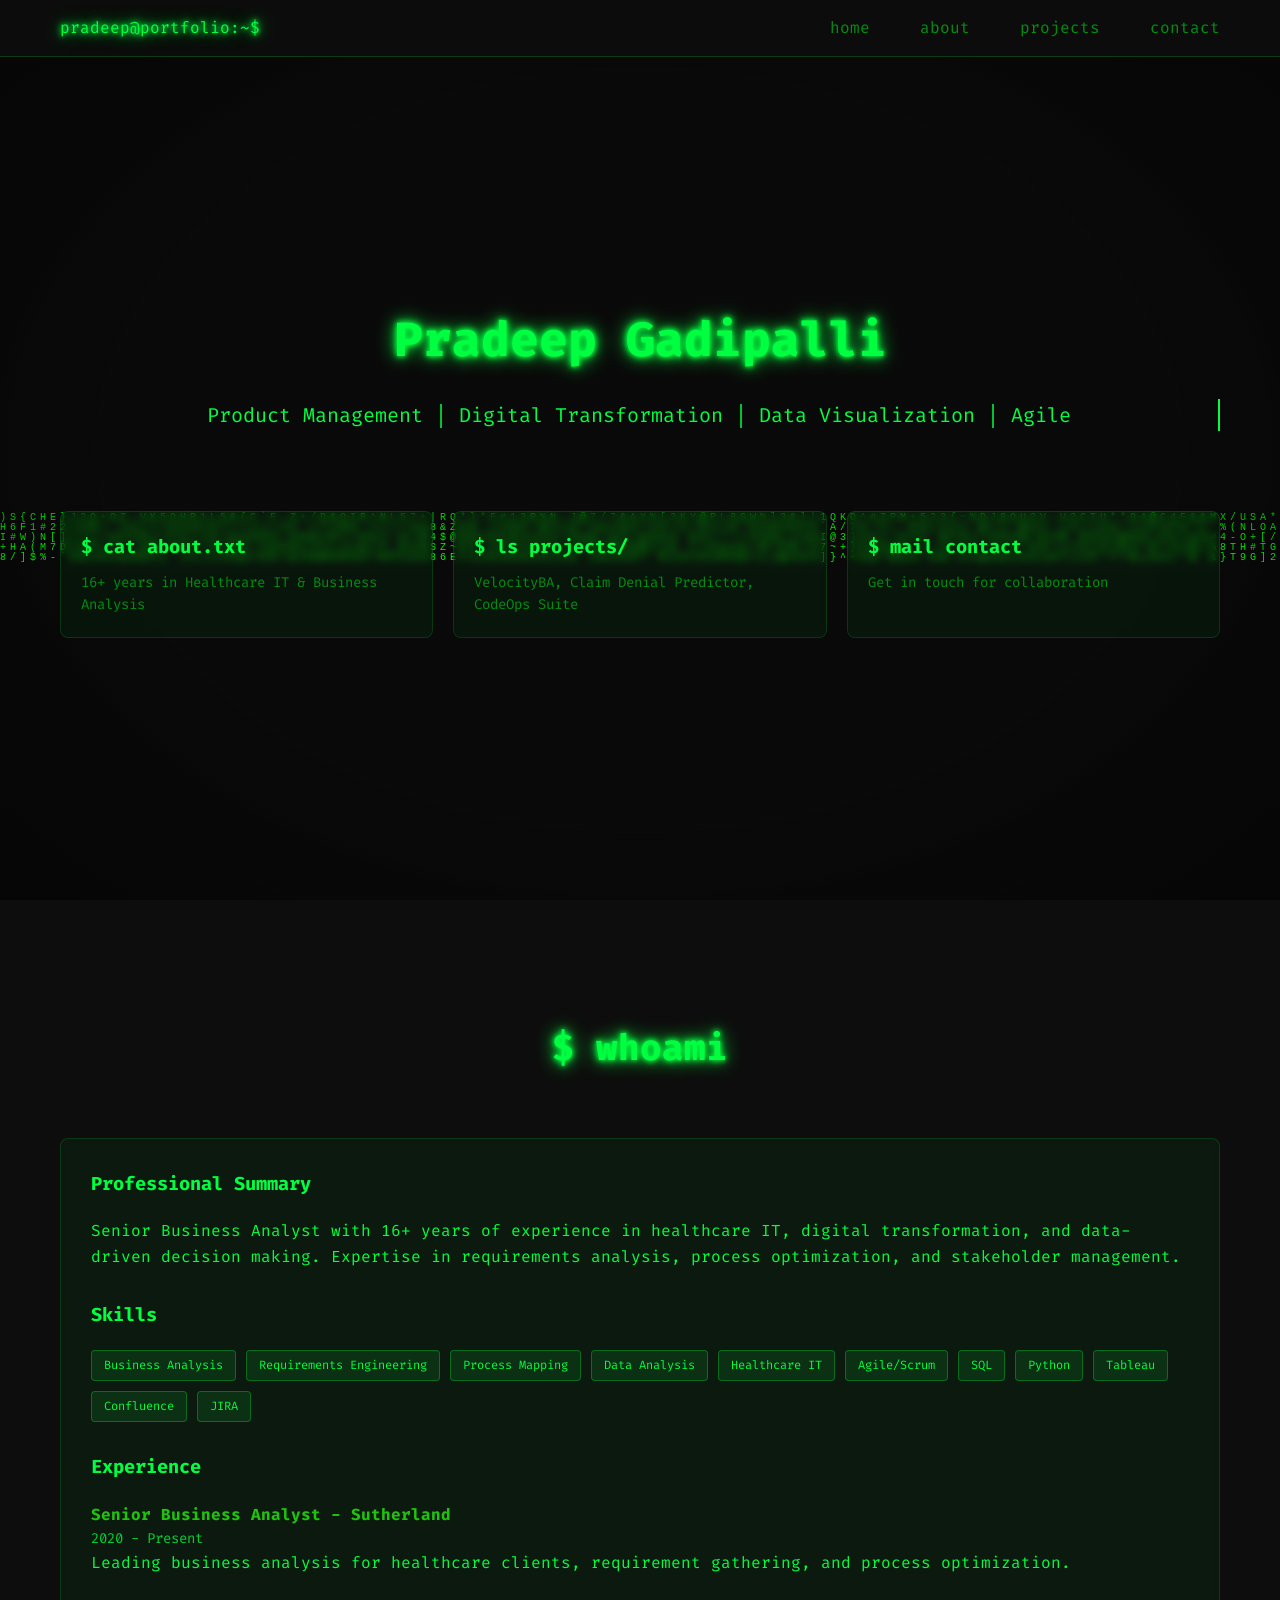
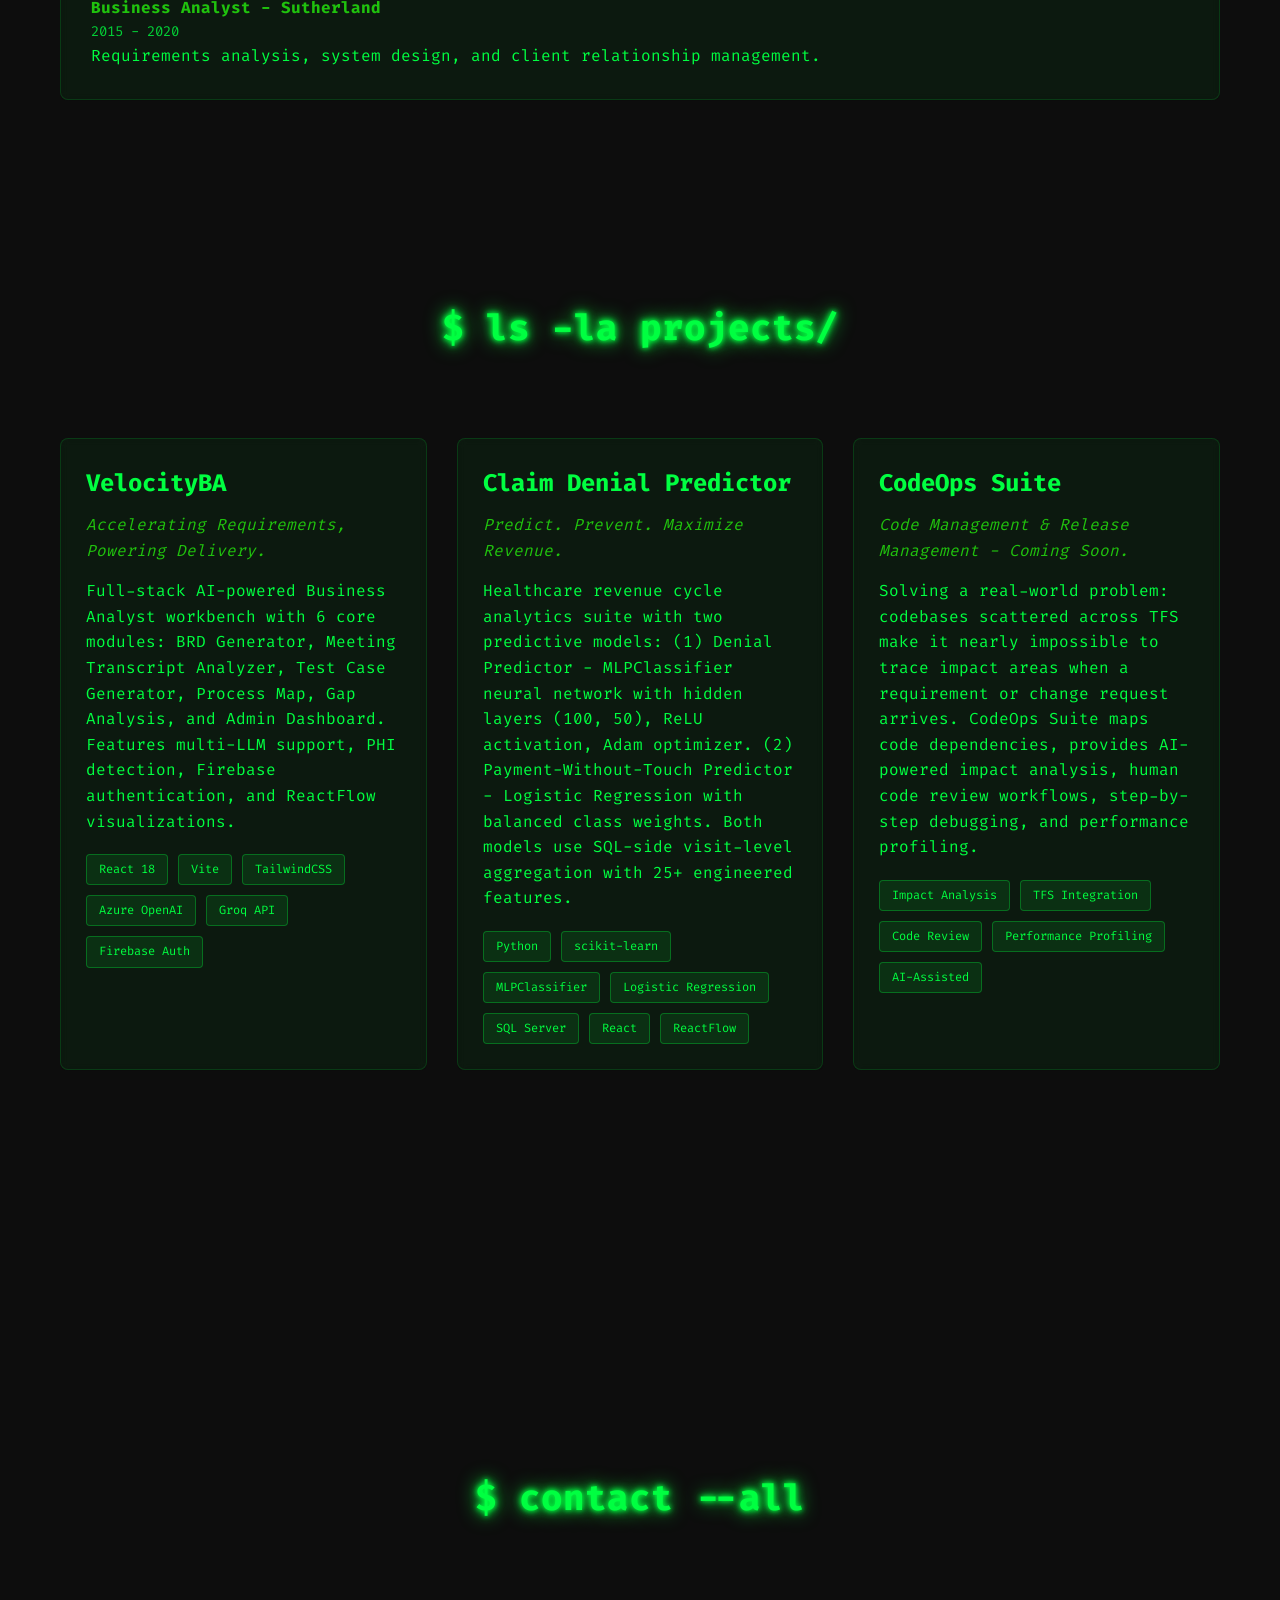
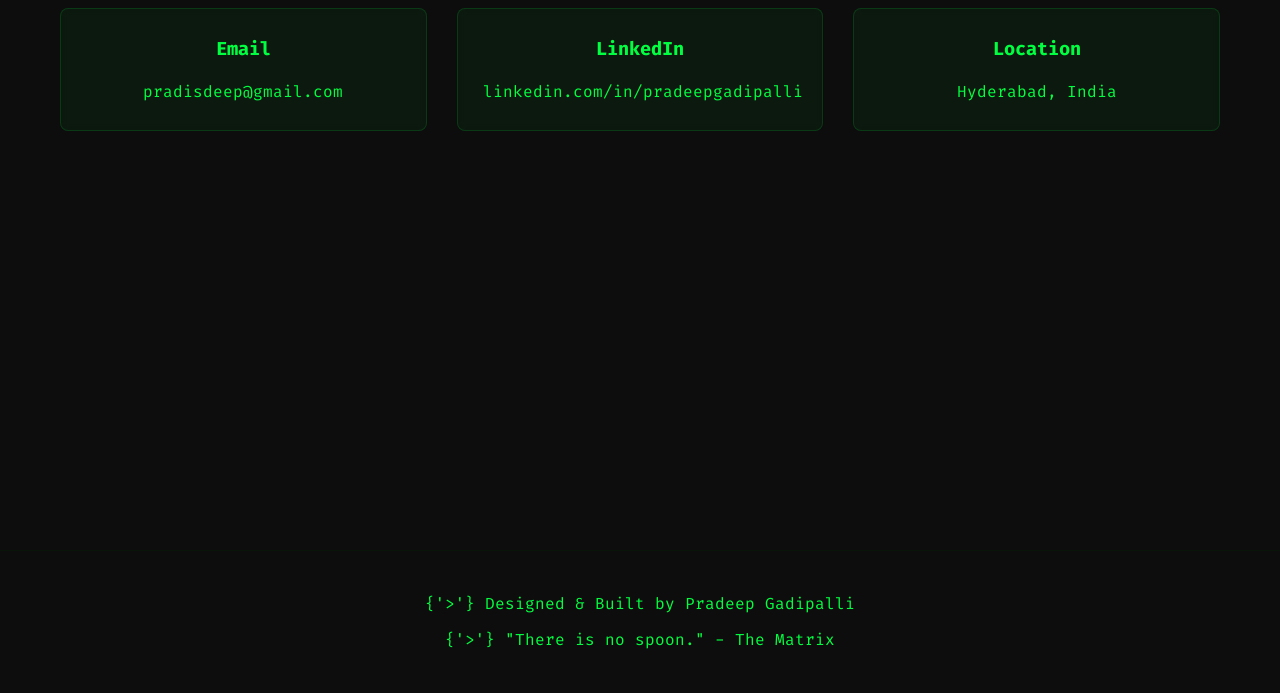
==== index.html @ 567d3f59 "Update index.html" ====
<!DOCTYPE html>
<html lang="en">
<head>
    <meta charset="UTF-8">
    <meta name="viewport" content="width=device-width, initial-scale=1.0">
    <title>Pradeep Gadipalli | Portfolio</title>
    <link rel="icon" type="image/svg+xml" href="/favicon.svg" />
    <link rel="preconnect" href="https://fonts.googleapis.com">
    <link rel="preconnect" href="https://fonts.gstatic.com" crossorigin>
    <link href="https://fonts.googleapis.com/css2?family=Fira+Code:wght@300;400;500;600;700&family=Share+Tech+Mono&display=swap" rel="stylesheet">
    <style>
        * { margin: 0; padding: 0; box-sizing: border-box; }
        html { scroll-behavior: smooth; }
        body { 
            background: #0D0D0D; 
            color: #00FF41; 
            font-family: 'Fira Code', 'Share Tech Mono', monospace; 
            line-height: 1.6;
            overflow-x: hidden;
        }
        
        /* Matrix Rain Background */
        #matrix-canvas {
            position: fixed;
            top: 0;
            left: 0;
            width: 100%;
            height: 100%;
            z-index: 1;
            pointer-events: none;
        }
        
        /* CRT Overlay */
        .crt-overlay {
            position: fixed;
            top: 0;
            left: 0;
            width: 100%;
            height: 100%;
            z-index: 2;
            pointer-events: none;
            background: repeating-linear-gradient(
                0deg,
                rgba(0,0,0,0.03) 0px,
                rgba(0,0,0,0.03) 1px,
                transparent 1px,
                transparent 2px
            );
        }
        .crt-overlay::after {
            content: "";
            position: fixed;
            top: 0;
            left: 0;
            width: 100%;
            height: 100%;
            background: radial-gradient(ellipse at center, transparent 60%, rgba(0,0,0,0.4) 100%);
            pointer-events: none;
        }
        
        /* Text Effects */
        .text-glow { text-shadow: 0 0 5px #00FF41, 0 0 10px #00FF41, 0 0 20px #00FF41; }
        .text-glow-sm { text-shadow: 0 0 3px #00FF41, 0 0 6px #00FF41; }
        .blink { animation: blink 1s step-end infinite; }
        @keyframes blink {
            0%, 100% { opacity: 1; }
            50% { opacity: 0; }
        }
        
        /* Typing Animation */
        .typing {
            overflow: hidden;
            white-space: nowrap;
            border-right: 2px solid #00FF41;
            animation: typing 3s steps(40, end), blink-caret 0.75s step-end infinite;
        }
        @keyframes typing {
            0% { width: 0; }
            100% { width: 100%; }
        }
        @keyframes blink-caret {
            0%, 100% { border-color: #00ff41; }
            50% { border-color: transparent; }
        }
        
        /* Glow Pulse Animation */
        @keyframes glowPulse {
            0%, 100% { text-shadow: 0 0 20px #00FF41; }
            50% { text-shadow: 0 0 30px #00FF41, 0 0 40px #00FF41; }
        }
        .glow-pulse { animation: glowPulse 2s ease-in-out infinite; }
        
        /* Navigation */
        .nav { 
            position: fixed; 
            top: 0; 
            left: 0; 
            right: 0; 
            background: rgba(13, 13, 13, 0.95); 
            padding: 15px 0; 
            z-index: 100;
            backdrop-filter: blur(10px);
            border-bottom: 1px solid rgba(0,255,65,0.2);
        }
        .nav-content { max-width: 1200px; margin: 0 auto; padding: 0 20px; display: flex; justify-content: space-between; align-items: center; }
        .nav-links { display: flex; gap: 30px; list-style: none; }
        .nav-link { 
            color: #008f11; 
            text-decoration: none; 
            transition: all 0.3s; 
            position: relative;
        }
        .nav-link::before {
            content: "> ";
            opacity: 0;
            transition: opacity 0.3s;
        }
        .nav-link:hover::before { opacity: 1; }
        .nav-link:hover { 
            color: #00FF41; 
            text-shadow: 0 0 5px #00FF41, 0 0 10px #00FF41; 
        }
        
        /* Content Container */
        .container { 
            position: relative;
            z-index: 10;
            max-width: 1200px; 
            margin: 0 auto; 
            padding: 20px; 
        }
        
        /* Sections */
        .section { 
            padding: 80px 0; 
            min-height: 100vh; 
            display: flex;
            flex-direction: column;
            justify-content: center;
        }
        
        /* Cards */
        .card { 
            background: rgba(0, 255, 65, 0.05); 
            border: 1px solid rgba(0,255,65,0.15); 
            padding: 30px; 
            margin: 20px 0; 
            border-radius: 8px;
            transition: all 0.3s ease;
            backdrop-filter: blur(4px);
        }
        .card:hover { 
            border-color: #00ff4180;
            background: rgba(0,255,65,0.1);
            box-shadow: 0 0 20px #00ff4133, 0 0 40px #00ff411a; 
            transform: translateY(-2px); 
        }
        
        /* Command Cards */
        .commands {
            display: grid;
            grid-template-columns: repeat(auto-fit, minmax(250px, 1fr));
            gap: 20px;
            margin-top: 40px;
        }
        .command-card {
            background: rgba(0,255,65,0.05);
            border: 1px solid rgba(0,255,65,0.15);
            padding: 20px;
            border-radius: 8px;
            transition: all 0.3s ease;
            cursor: pointer;
            backdrop-filter: blur(4px);
        }
        .command-card:hover {
            border-color: #00ff4180;
            background: rgba(0,255,65,0.1);
            box-shadow: 0 0 15px #00ff414d;
            transform: translateY(-2px);
        }
        .command-card h3 {
            color: #00FF41;
            margin-bottom: 10px;
        }
        .command-card p {
            color: #008f11;
            font-size: 14px;
        }
        
        /* Projects Grid */
        .projects { 
            display: grid; 
            grid-template-columns: repeat(auto-fit, minmax(350px, 1fr)); 
            gap: 30px; 
            margin-top: 40px; 
        }
        .project-card { 
            background: rgba(0, 255, 65, 0.05); 
            border: 1px solid rgba(0, 255, 65, 0.15); 
            padding: 25px; 
            border-radius: 8px;
            transition: all 0.3s ease;
            backdrop-filter: blur(4px);
        }
        .project-card:hover { 
            border-color: #00ff4180;
            background: rgba(0,255,65,0.1);
            box-shadow: 0 0 20px #00ff4133, 0 0 40px #00ff411a; 
            transform: translateY(-2px); 
        }
        .project-title { color: #00FF41; font-size: 24px; margin-bottom: 10px; }
        .project-tagline { color: #20c20e; font-style: italic; margin-bottom: 15px; }
        
        /* Tech Tags */
        .tech-tags { display: flex; flex-wrap: wrap; gap: 10px; margin-top: 20px; }
        .tech-tag { 
            background: rgba(0, 255, 65, 0.1); 
            border: 1px solid rgba(0, 255, 65, 0.3); 
            padding: 5px 12px; 
            border-radius: 4px; 
            font-size: 12px; 
            transition: all 0.3s ease;
        }
        .tech-tag:hover {
            background: rgba(0,255,65,0.2);
            border-color: #00FF41;
            box-shadow: 0 0 8px #00ff414d;
        }
        
        /* Contact Grid */
        .contact-grid { 
            display: grid; 
            grid-template-columns: repeat(auto-fit, minmax(250px, 1fr)); 
            gap: 30px; 
            margin-top: 40px; 
        }
        .contact-card { 
            background: rgba(0, 255, 65, 0.05); 
            border: 1px solid rgba(0, 255, 65, 0.15); 
            padding: 25px; 
            border-radius: 8px;
            text-align: center;
            transition: all 0.3s ease;
            backdrop-filter: blur(4px);
        }
        .contact-card:hover {
            border-color: #00ff4180;
            background: rgba(0,255,65,0.1);
            box-shadow: 0 0 15px #00ff414d;
        }
        
        /* Footer */
        .footer { 
            text-align: center; 
            padding: 40px 20px; 
            border-top: 1px solid rgba(0,59,0,0.2); 
            margin-top: 80px; 
            position: relative;
            z-index: 10;
        }
        
        /* Responsive */
        @media (max-width: 768px) {
            .nav-links { display: none; }
            .section { padding: 60px 0; }
            .commands { grid-template-columns: 1fr; }
            .projects { grid-template-columns: 1fr; }
        }
    </style>
</head>
<body>
    <!-- Matrix Rain Canvas -->
    <canvas id="matrix-canvas"></canvas>
    
    <!-- CRT Overlay -->
    <div class="crt-overlay"></div>

    <!-- Navigation -->
    <nav class="nav">
        <div class="nav-content">
            <div class="text-glow">pradeep@portfolio:~$</div>
            <ul class="nav-links">
                <li><a href="#home" class="nav-link">home</a></li>
                <li><a href="#about" class="nav-link">about</a></li>
                <li><a href="#projects" class="nav-link">projects</a></li>
                <li><a href="#contact" class="nav-link">contact</a></li>
            </ul>
        </div>
    </nav>

    <div class="container">
        <section id="home" class="section">
            <h1 class="text-glow glow-pulse" style="font-size: 48px; margin-bottom: 20px; text-align: center;">Pradeep Gadipalli</h1>
            <p class="typing" style="font-size: 20px; margin-bottom: 40px; text-align: center;">Product Management | Digital Transformation | Data Visualization | Agile</p>
            
            <div class="commands">
                <div class="command-card" onclick="document.getElementById('about').scrollIntoView({behavior: 'smooth'})">
                    <h3>$ cat about.txt</h3>
                    <p>16+ years in Healthcare IT & Business Analysis</p>
                </div>
                <div class="command-card" onclick="document.getElementById('projects').scrollIntoView({behavior: 'smooth'})">
                    <h3>$ ls projects/</h3>
                    <p>VelocityBA, Claim Denial Predictor, CodeOps Suite</p>
                </div>
                <div class="command-card" onclick="document.getElementById('contact').scrollIntoView({behavior: 'smooth'})">
                    <h3>$ mail contact</h3>
                    <p>Get in touch for collaboration</p>
                </div>
            </div>
        </section>

        <section id="about" class="section">
            <h2 class="text-glow" style="font-size: 36px; margin-bottom: 40px; text-align: center;"><span class="terminal-prompt">$</span> whoami</h2>
            <div class="card">
                <h3 style="color: #00FF41; margin-bottom: 20px;">Professional Summary</h3>
                <p>Senior Business Analyst with 16+ years of experience in healthcare IT, digital transformation, and data-driven decision making. Expertise in requirements analysis, process optimization, and stakeholder management.</p>
                
                <h3 style="color: #00FF41; margin: 30px 0 20px;">Skills</h3>
                <div class="tech-tags">
                    <span class="tech-tag">Business Analysis</span>
                    <span class="tech-tag">Requirements Engineering</span>
                    <span class="tech-tag">Process Mapping</span>
                    <span class="tech-tag">Data Analysis</span>
                    <span class="tech-tag">Healthcare IT</span>
                    <span class="tech-tag">Agile/Scrum</span>
                    <span class="tech-tag">SQL</span>
                    <span class="tech-tag">Python</span>
                    <span class="tech-tag">Tableau</span>
                    <span class="tech-tag">Confluence</span>
                    <span class="tech-tag">JIRA</span>
                </div>

                <h3 style="color: #00FF41; margin: 30px 0 20px;">Experience</h3>
                <div style="margin-bottom: 20px;">
                    <h4 style="color: #20c20e;">Senior Business Analyst - Sutherland</h4>
                    <p style="font-size: 14px; opacity: 0.8;">2020 - Present</p>
                    <p>Leading business analysis for healthcare clients, requirement gathering, and process optimization.</p>
                </div>
                <div>
                    <h4 style="color: #20c20e;">Business Analyst - Sutherland</h4>
                    <p style="font-size: 14px; opacity: 0.8;">2015 - 2020</p>
                    <p>Requirements analysis, system design, and client relationship management.</p>
                </div>
            </div>
        </section>

        <section id="projects" class="section">
            <h2 class="text-glow" style="font-size: 36px; margin-bottom: 40px; text-align: center;"><span class="terminal-prompt">$</span> ls -la projects/</h2>
            <div class="projects">
                <div class="project-card">
                    <h3 class="project-title">VelocityBA</h3>
                    <p class="project-tagline">Accelerating Requirements, Powering Delivery.</p>
                    <p>Full-stack AI-powered Business Analyst workbench with 6 core modules: BRD Generator, Meeting Transcript Analyzer, Test Case Generator, Process Map, Gap Analysis, and Admin Dashboard. Features multi-LLM support, PHI detection, Firebase authentication, and ReactFlow visualizations.</p>
                    <div class="tech-tags">
                        <span class="tech-tag">React 18</span>
                        <span class="tech-tag">Vite</span>
                        <span class="tech-tag">TailwindCSS</span>
                        <span class="tech-tag">Azure OpenAI</span>
                        <span class="tech-tag">Groq API</span>
                        <span class="tech-tag">Firebase Auth</span>
                    </div>
                </div>

                <div class="project-card">
                    <h3 class="project-title">Claim Denial Predictor</h3>
                    <p class="project-tagline">Predict. Prevent. Maximize Revenue.</p>
                    <p>Healthcare revenue cycle analytics suite with two predictive models: (1) Denial Predictor - MLPClassifier neural network with hidden layers (100, 50), ReLU activation, Adam optimizer. (2) Payment-Without-Touch Predictor - Logistic Regression with balanced class weights. Both models use SQL-side visit-level aggregation with 25+ engineered features.</p>
                    <div class="tech-tags">
                        <span class="tech-tag">Python</span>
                        <span class="tech-tag">scikit-learn</span>
                        <span class="tech-tag">MLPClassifier</span>
                        <span class="tech-tag">Logistic Regression</span>
                        <span class="tech-tag">SQL Server</span>
                        <span class="tech-tag">React</span>
                        <span class="tech-tag">ReactFlow</span>
                    </div>
                </div>

                <div class="project-card">
                    <h3 class="project-title">CodeOps Suite</h3>
                    <p class="project-tagline">Code Management & Release Management - Coming Soon.</p>
                    <p>Solving a real-world problem: codebases scattered across TFS make it nearly impossible to trace impact areas when a requirement or change request arrives. CodeOps Suite maps code dependencies, provides AI-powered impact analysis, human code review workflows, step-by-step debugging, and performance profiling.</p>
                    <div class="tech-tags">
                        <span class="tech-tag">Impact Analysis</span>
                        <span class="tech-tag">TFS Integration</span>
                        <span class="tech-tag">Code Review</span>
                        <span class="tech-tag">Performance Profiling</span>
                        <span class="tech-tag">AI-Assisted</span>
                    </div>
                </div>
            </div>
        </section>

        <section id="contact" class="section">
            <h2 class="text-glow" style="font-size: 36px; margin-bottom: 40px; text-align: center;"><span class="terminal-prompt">$</span> contact --all</h2>
            <div class="contact-grid">
                <div class="contact-card">
                    <h3 style="color: #00FF41; margin-bottom: 15px;">Email</h3>
                    <p>pradisdeep@gmail.com</p>
                </div>
                <div class="contact-card">
                    <h3 style="color: #00FF41; margin-bottom: 15px;">LinkedIn</h3>
                    <p>linkedin.com/in/pradeepgadipalli</p>
                </div>
                <div class="contact-card">
                    <h3 style="color: #00FF41; margin-bottom: 15px;">Location</h3>
                    <p>Hyderabad, India</p>
                </div>
            </div>
        </section>
    </div>

    <footer class="footer">
        <p><span class="terminal-prompt">{'>'}</span> Designed & Built by Pradeep Gadipalli</p>
        <p style="margin-top: 10px;"><span class="terminal-prompt">{'>'}</span> "There is no spoon." - The Matrix</p>
    </footer>

    <script>
        // Matrix Rain Effect
        const canvas = document.getElementById('matrix-canvas');
        const ctx = canvas.getContext('2d');
        
        canvas.width = window.innerWidth;
        canvas.height = window.innerHeight;
        
        const matrix = "ABCDEFGHIJKLMNOPQRSTUVWXYZ123456789@#$%^&*()*&^%+-/~{[|`]}";
        const matrixArray = matrix.split("");
        
        const fontSize = 10;
        const columns = canvas.width / fontSize;
        
        const drops = [];
        for(let x = 0; x < columns; x++) {
            drops[x] = 1;
        }
        
        function drawMatrix() {
            ctx.fillStyle = 'rgba(0, 0, 0, 0.04)';
            ctx.fillRect(0, 0, canvas.width, canvas.height);
            
            ctx.fillStyle = '#0F0';
            ctx.font = fontSize + 'px monospace';
            
            for(let i = 0; i < drops.length; i++) {
                const text = matrixArray[Math.floor(Math.random() * matrixArray.length)];
                ctx.fillText(text, i * fontSize, drops[i] * fontSize);
                
                if(drops[i] * fontSize > canvas.height && Math.random() > 0.975) {
                    drops[i] = 0;
                }
                drops[i]++;
            }
        }
        
        setInterval(drawMatrix, 35);
        
        // Resize handler
        window.addEventListener('resize', () => {
            canvas.width = window.innerWidth;
            canvas.height = window.innerHeight;
        });
        
        // Smooth scrolling
        document.querySelectorAll('a[href^="#"]').forEach(anchor => {
            anchor.addEventListener('click', function (e) {
                e.preventDefault();
                const target = document.querySelector(this.getAttribute('href'));
                if (target) {
                    target.scrollIntoView({ behavior: 'smooth' });
                }
            });
        });
        
        // Console message
        console.log('%c Matrix Portfolio Initialized ', 'background: #0D0D0D; color: #00FF41; font-family: monospace;');
    </script>
</body>
</html>
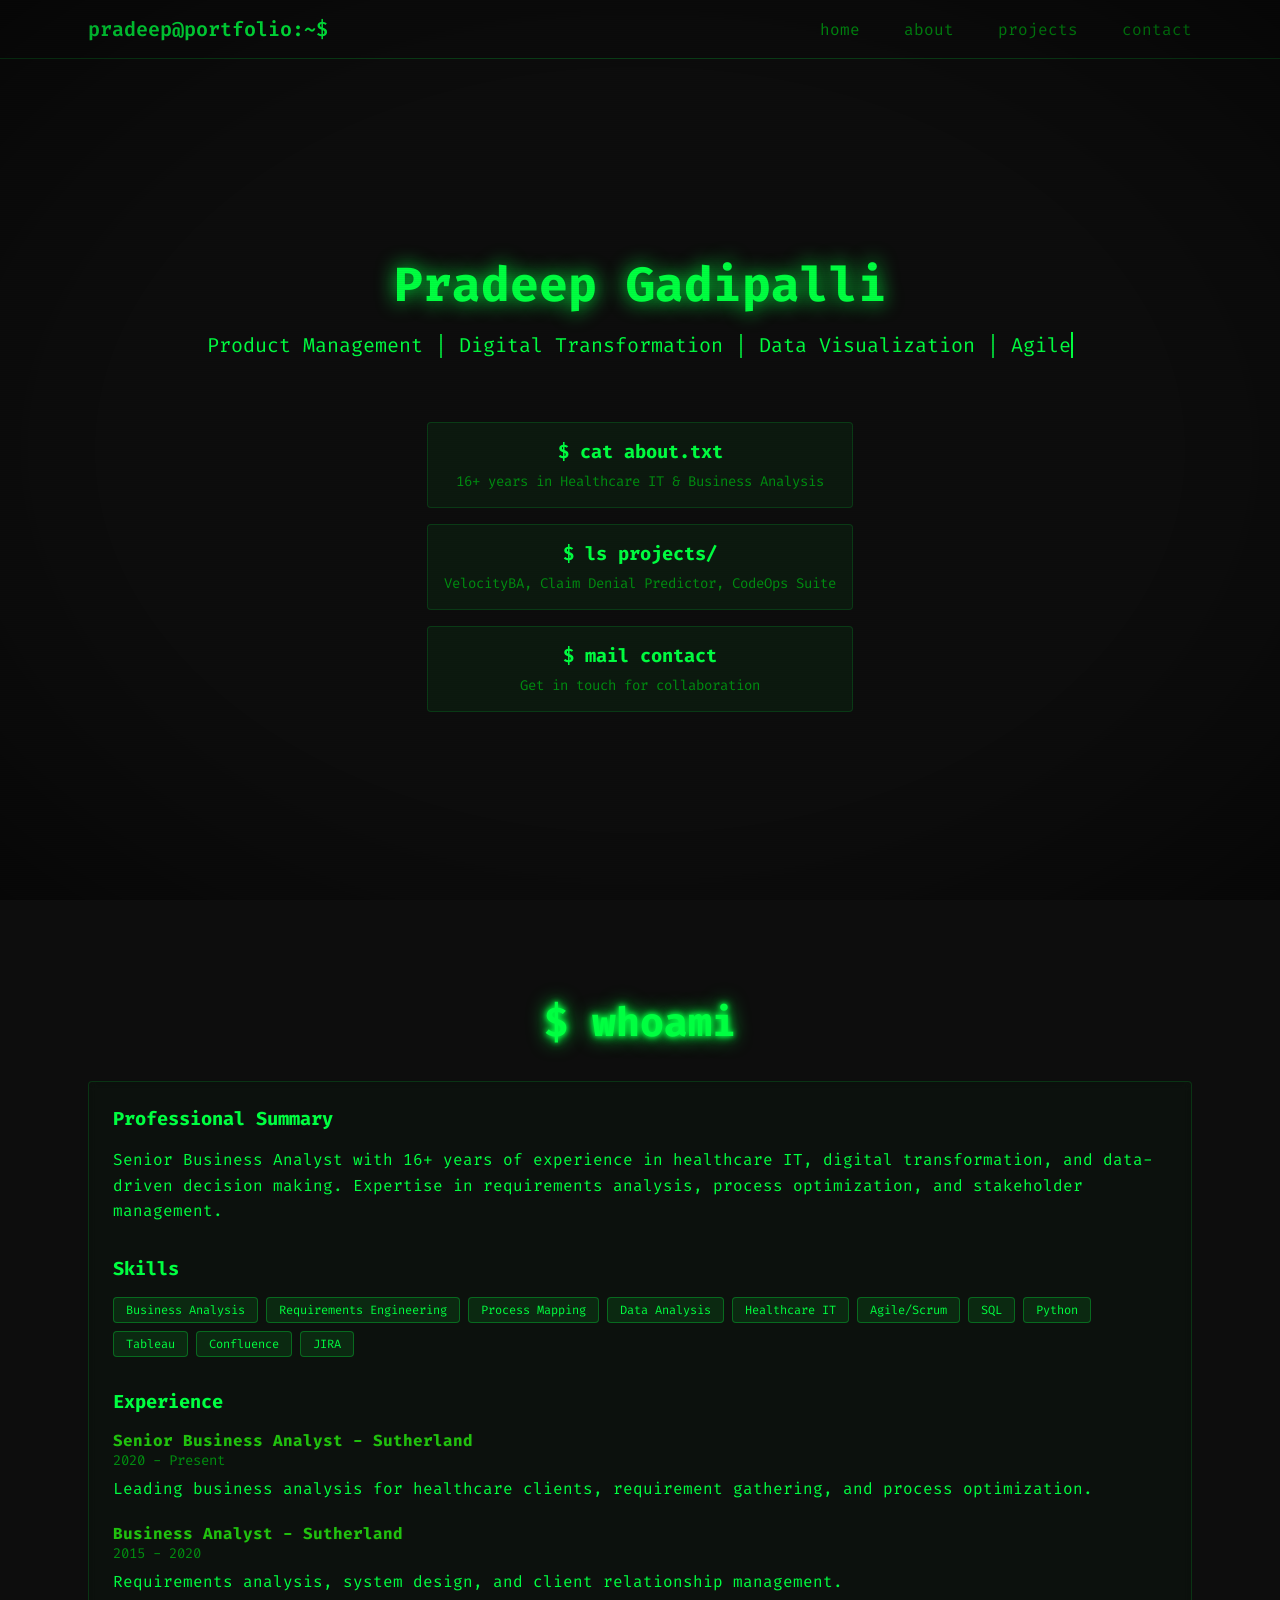
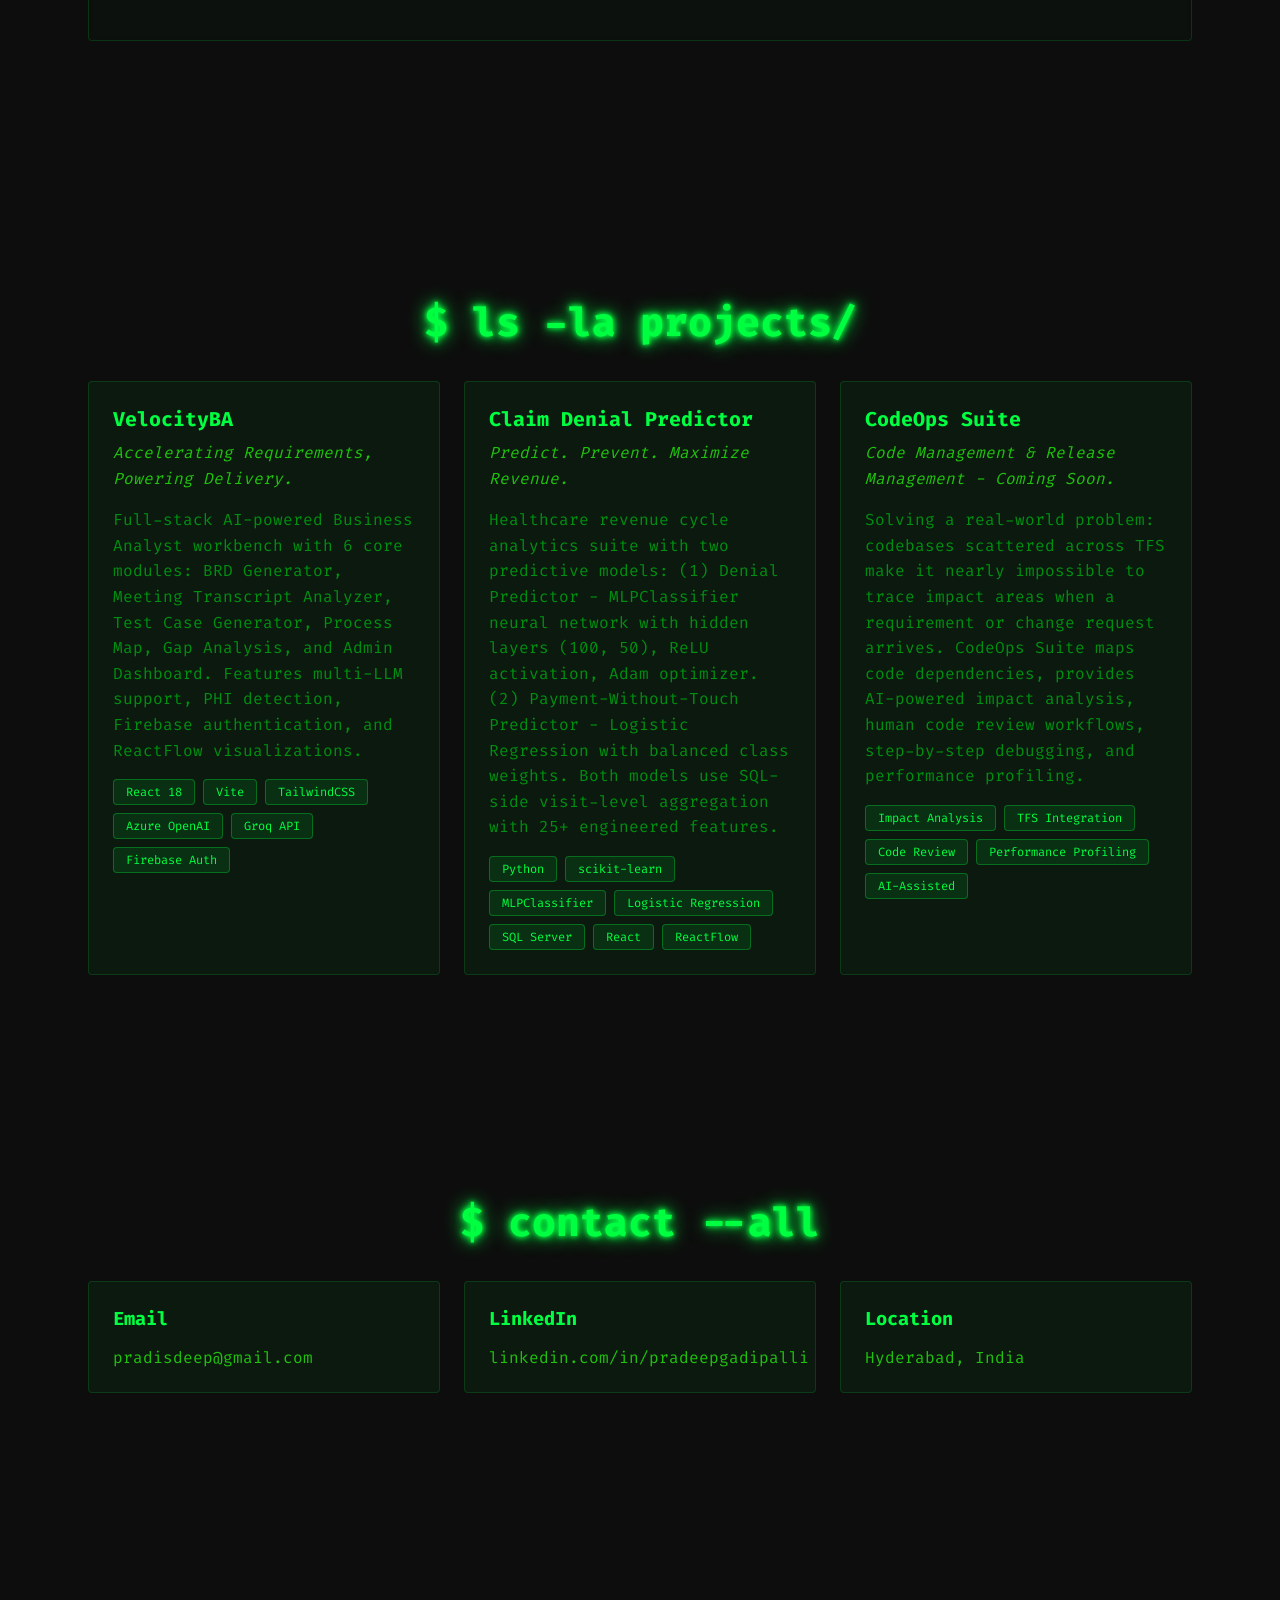
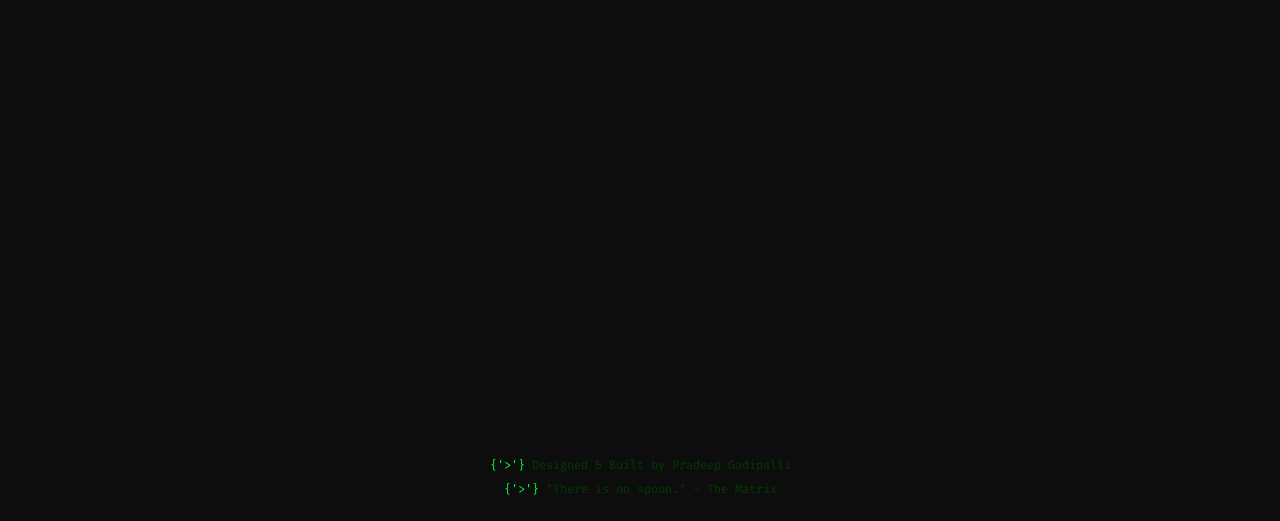
==== commit 3ebf055b: "Update index.html" ====
--- a/index.html
+++ b/index.html
@@ -3,51 +3,51 @@
 <head>
     <meta charset="UTF-8">
     <meta name="viewport" content="width=device-width, initial-scale=1.0">
+    <meta name="description" content="Pradeep Gadipalli - Product Management | Digital Transformation | Portfolio" />
     <title>Pradeep Gadipalli | Portfolio</title>
     <link rel="icon" type="image/svg+xml" href="/favicon.svg" />
     <link rel="preconnect" href="https://fonts.googleapis.com">
     <link rel="preconnect" href="https://fonts.gstatic.com" crossorigin>
     <link href="https://fonts.googleapis.com/css2?family=Fira+Code:wght@300;400;500;600;700&family=Share+Tech+Mono&display=swap" rel="stylesheet">
     <style>
-        * { margin: 0; padding: 0; box-sizing: border-box; }
-        html { scroll-behavior: smooth; }
-        body { 
-            background: #0D0D0D; 
-            color: #00FF41; 
-            font-family: 'Fira Code', 'Share Tech Mono', monospace; 
-            line-height: 1.6;
+        * {
+            margin: 0;
+            padding: 0;
+            box-sizing: border-box;
+        }
+        html {
+            scroll-behavior: smooth;
+        }
+        body {
+            background-color: #0D0D0D;
+            color: #00FF41;
+            font-family: 'Fira Code', 'Share Tech Mono', monospace;
             overflow-x: hidden;
         }
-        
-        /* Matrix Rain Background */
-        #matrix-canvas {
+        ::-webkit-scrollbar {
+            width: 6px;
+        }
+        ::-webkit-scrollbar-track {
+            background: #0a0a0a;
+        }
+        ::-webkit-scrollbar-thumb {
+            background: #003b00;
+            border-radius: 3px;
+        }
+        ::-webkit-scrollbar-thumb:hover {
+            background: #008f11;
+        }
+        .crt-overlay {
+            pointer-events: none;
             position: fixed;
             top: 0;
             left: 0;
             width: 100%;
             height: 100%;
-            z-index: 1;
-            pointer-events: none;
-        }
-        
-        /* CRT Overlay */
-        .crt-overlay {
-            position: fixed;
-            top: 0;
-            left: 0;
-            width: 100%;
-            height: 100%;
-            z-index: 2;
-            pointer-events: none;
-            background: repeating-linear-gradient(
-                0deg,
-                rgba(0,0,0,0.03) 0px,
-                rgba(0,0,0,0.03) 1px,
-                transparent 1px,
-                transparent 2px
-            );
-        }
-        .crt-overlay::after {
+            z-index: 9999;
+            background: repeating-linear-gradient(0deg, rgba(0,0,0,0.03) 0px, rgba(0,0,0,0.03) 1px, transparent 1px, transparent 2px);
+        }
+        .crt-overlay:after {
             content: "";
             position: fixed;
             top: 0;
@@ -57,22 +57,111 @@
             background: radial-gradient(ellipse at center, transparent 60%, rgba(0,0,0,0.4) 100%);
             pointer-events: none;
         }
-        
-        /* Text Effects */
-        .text-glow { text-shadow: 0 0 5px #00FF41, 0 0 10px #00FF41, 0 0 20px #00FF41; }
-        .text-glow-sm { text-shadow: 0 0 3px #00FF41, 0 0 6px #00FF41; }
-        .blink { animation: blink 1s step-end infinite; }
+        .text-glow {
+            text-shadow: 0 0 5px #00FF41, 0 0 10px #00FF41, 0 0 20px #00FF41;
+        }
+        .text-glow-sm {
+            text-shadow: 0 0 3px #00FF41, 0 0 6px #00FF41;
+        }
+        .matrix-card {
+            background: #00ff4105;
+            border: 1px solid rgba(0,255,65,0.15);
+            backdrop-filter: blur(4px);
+            transition: all 0.3s ease;
+            padding: 1.5rem;
+            border-radius: 0.25rem;
+        }
+        .matrix-card:hover {
+            border-color: #00ff4180;
+            background: #00ff410d;
+            box-shadow: 0 0 15px #00ff4133, 0 0 30px #00ff411a;
+            transform: translateY(-2px);
+        }
+        .blink {
+            animation: blink 1s step-end infinite;
+        }
         @keyframes blink {
             0%, 100% { opacity: 1; }
             50% { opacity: 0; }
         }
-        
-        /* Typing Animation */
+        .nav {
+            position: fixed;
+            top: 0;
+            left: 0;
+            right: 0;
+            z-index: 50;
+            background: rgba(13, 13, 13, 0.95);
+            backdrop-filter: blur(10px);
+            border-bottom: 1px solid rgba(0,255,65,0.2);
+        }
+        .nav-content {
+            max-width: 72rem;
+            margin: 0 auto;
+            padding: 1rem 1.5rem;
+            display: flex;
+            justify-content: space-between;
+            align-items: center;
+        }
+        .nav-logo {
+            font-size: 1.25rem;
+            font-weight: 600;
+            color: #00FF41;
+        }
+        .nav-links {
+            display: flex;
+            gap: 1.5rem;
+            list-style: none;
+        }
+        .nav-link {
+            color: #008f11;
+            text-decoration: none;
+            transition: all 0.3s ease;
+            position: relative;
+        }
+        .nav-link:before {
+            content: "> ";
+            opacity: 0;
+            transition: opacity 0.3s ease;
+        }
+        .nav-link:hover:before {
+            opacity: 1;
+        }
+        .nav-link:hover {
+            color: #00FF41;
+            text-shadow: 0 0 5px #00FF41, 0 0 10px #00FF41;
+        }
+        .section {
+            min-height: 100vh;
+            padding: 6rem 1.5rem 2rem;
+            max-width: 72rem;
+            margin: 0 auto;
+            position: relative;
+            z-index: 10;
+        }
+        .hero {
+            display: flex;
+            flex-direction: column;
+            justify-content: center;
+            align-items: center;
+            text-align: center;
+        }
+        .hero h1 {
+            font-size: 3rem;
+            margin-bottom: 1rem;
+            text-shadow: 0 0 20px #00FF41;
+            animation: glow 2s ease-in-out infinite;
+        }
+        @keyframes glow {
+            0%, 100% { text-shadow: 0 0 20px #00FF41; }
+            50% { text-shadow: 0 0 30px #00FF41, 0 0 40px #00FF41; }
+        }
         .typing {
-            overflow: hidden;
-            white-space: nowrap;
+            font-size: 1.25rem;
+            margin-bottom: 2rem;
             border-right: 2px solid #00FF41;
             animation: typing 3s steps(40, end), blink-caret 0.75s step-end infinite;
+            white-space: nowrap;
+            overflow: hidden;
         }
         @keyframes typing {
             0% { width: 0; }
@@ -82,143 +171,81 @@
             0%, 100% { border-color: #00ff41; }
             50% { border-color: transparent; }
         }
-        
-        /* Glow Pulse Animation */
-        @keyframes glowPulse {
-            0%, 100% { text-shadow: 0 0 20px #00FF41; }
-            50% { text-shadow: 0 0 30px #00FF41, 0 0 40px #00FF41; }
-        }
-        .glow-pulse { animation: glowPulse 2s ease-in-out infinite; }
-        
-        /* Navigation */
-        .nav { 
-            position: fixed; 
-            top: 0; 
-            left: 0; 
-            right: 0; 
-            background: rgba(13, 13, 13, 0.95); 
-            padding: 15px 0; 
-            z-index: 100;
-            backdrop-filter: blur(10px);
-            border-bottom: 1px solid rgba(0,255,65,0.2);
-        }
-        .nav-content { max-width: 1200px; margin: 0 auto; padding: 0 20px; display: flex; justify-content: space-between; align-items: center; }
-        .nav-links { display: flex; gap: 30px; list-style: none; }
-        .nav-link { 
-            color: #008f11; 
-            text-decoration: none; 
-            transition: all 0.3s; 
-            position: relative;
-        }
-        .nav-link::before {
-            content: "> ";
-            opacity: 0;
-            transition: opacity 0.3s;
-        }
-        .nav-link:hover::before { opacity: 1; }
-        .nav-link:hover { 
-            color: #00FF41; 
-            text-shadow: 0 0 5px #00FF41, 0 0 10px #00FF41; 
-        }
-        
-        /* Content Container */
-        .container { 
-            position: relative;
-            z-index: 10;
-            max-width: 1200px; 
-            margin: 0 auto; 
-            padding: 20px; 
-        }
-        
-        /* Sections */
-        .section { 
-            padding: 80px 0; 
-            min-height: 100vh; 
-            display: flex;
-            flex-direction: column;
-            justify-content: center;
-        }
-        
-        /* Cards */
-        .card { 
-            background: rgba(0, 255, 65, 0.05); 
-            border: 1px solid rgba(0,255,65,0.15); 
-            padding: 30px; 
-            margin: 20px 0; 
-            border-radius: 8px;
-            transition: all 0.3s ease;
-            backdrop-filter: blur(4px);
-        }
-        .card:hover { 
-            border-color: #00ff4180;
-            background: rgba(0,255,65,0.1);
-            box-shadow: 0 0 20px #00ff4133, 0 0 40px #00ff411a; 
-            transform: translateY(-2px); 
-        }
-        
-        /* Command Cards */
         .commands {
             display: grid;
             grid-template-columns: repeat(auto-fit, minmax(250px, 1fr));
-            gap: 20px;
-            margin-top: 40px;
+            gap: 1rem;
+            margin-top: 2rem;
         }
         .command-card {
             background: rgba(0,255,65,0.05);
             border: 1px solid rgba(0,255,65,0.15);
-            padding: 20px;
-            border-radius: 8px;
+            padding: 1rem;
+            border-radius: 0.25rem;
             transition: all 0.3s ease;
             cursor: pointer;
-            backdrop-filter: blur(4px);
         }
         .command-card:hover {
+            background: rgba(0,255,65,0.1);
             border-color: #00ff4180;
-            background: rgba(0,255,65,0.1);
-            box-shadow: 0 0 15px #00ff414d;
+            box-shadow: 0 0 10px #00ff414d;
             transform: translateY(-2px);
         }
         .command-card h3 {
             color: #00FF41;
-            margin-bottom: 10px;
+            margin-bottom: 0.5rem;
         }
         .command-card p {
             color: #008f11;
-            font-size: 14px;
-        }
-        
-        /* Projects Grid */
-        .projects { 
-            display: grid; 
-            grid-template-columns: repeat(auto-fit, minmax(350px, 1fr)); 
-            gap: 30px; 
-            margin-top: 40px; 
-        }
-        .project-card { 
-            background: rgba(0, 255, 65, 0.05); 
-            border: 1px solid rgba(0, 255, 65, 0.15); 
-            padding: 25px; 
-            border-radius: 8px;
-            transition: all 0.3s ease;
-            backdrop-filter: blur(4px);
-        }
-        .project-card:hover { 
+            font-size: 0.875rem;
+        }
+        .projects-grid {
+            display: grid;
+            grid-template-columns: repeat(auto-fit, minmax(300px, 1fr));
+            gap: 1.5rem;
+            margin-top: 2rem;
+        }
+        .project-card {
+            background: rgba(0,255,65,0.05);
+            border: 1px solid rgba(0,255,65,0.15);
+            padding: 1.5rem;
+            border-radius: 0.25rem;
+            transition: all 0.3s ease;
+        }
+        .project-card:hover {
+            background: rgba(0,255,65,0.1);
             border-color: #00ff4180;
+            box-shadow: 0 0 15px #00ff4133, 0 0 30px #00ff411a;
+            transform: translateY(-2px);
+        }
+        .project-card h3 {
+            color: #00FF41;
+            margin-bottom: 0.5rem;
+            font-size: 1.25rem;
+        }
+        .project-card .tagline {
+            color: #20c20e;
+            margin-bottom: 1rem;
+            font-style: italic;
+        }
+        .project-card p {
+            color: #008f11;
+            margin-bottom: 1rem;
+            line-height: 1.6;
+        }
+        .tech-tags {
+            display: flex;
+            flex-wrap: wrap;
+            gap: 0.5rem;
+            margin-top: 1rem;
+        }
+        .tech-tag {
             background: rgba(0,255,65,0.1);
-            box-shadow: 0 0 20px #00ff4133, 0 0 40px #00ff411a; 
-            transform: translateY(-2px); 
-        }
-        .project-title { color: #00FF41; font-size: 24px; margin-bottom: 10px; }
-        .project-tagline { color: #20c20e; font-style: italic; margin-bottom: 15px; }
-        
-        /* Tech Tags */
-        .tech-tags { display: flex; flex-wrap: wrap; gap: 10px; margin-top: 20px; }
-        .tech-tag { 
-            background: rgba(0, 255, 65, 0.1); 
-            border: 1px solid rgba(0, 255, 65, 0.3); 
-            padding: 5px 12px; 
-            border-radius: 4px; 
-            font-size: 12px; 
+            border: 1px solid rgba(0,255,65,0.3);
+            padding: 0.25rem 0.75rem;
+            border-radius: 0.25rem;
+            font-size: 0.75rem;
+            color: #00FF41;
             transition: all 0.3s ease;
         }
         .tech-tag:hover {
@@ -226,59 +253,60 @@
             border-color: #00FF41;
             box-shadow: 0 0 8px #00ff414d;
         }
-        
-        /* Contact Grid */
-        .contact-grid { 
-            display: grid; 
-            grid-template-columns: repeat(auto-fit, minmax(250px, 1fr)); 
-            gap: 30px; 
-            margin-top: 40px; 
-        }
-        .contact-card { 
-            background: rgba(0, 255, 65, 0.05); 
-            border: 1px solid rgba(0, 255, 65, 0.15); 
-            padding: 25px; 
-            border-radius: 8px;
+        .contact-info {
+            display: grid;
+            grid-template-columns: repeat(auto-fit, minmax(250px, 1fr));
+            gap: 1.5rem;
+            margin-top: 2rem;
+        }
+        .contact-card {
+            background: rgba(0,255,65,0.05);
+            border: 1px solid rgba(0,255,65,0.15);
+            padding: 1.5rem;
+            border-radius: 0.25rem;
+            transition: all 0.3s ease;
+        }
+        .contact-card:hover {
+            background: rgba(0,255,65,0.1);
+            border-color: #00ff4180;
+            box-shadow: 0 0 10px #00ff414d;
+        }
+        .footer {
+            border-top: 1px solid rgba(0,59,0,0.2);
+            padding: 1.5rem;
             text-align: center;
-            transition: all 0.3s ease;
-            backdrop-filter: blur(4px);
-        }
-        .contact-card:hover {
-            border-color: #00ff4180;
-            background: rgba(0,255,65,0.1);
-            box-shadow: 0 0 15px #00ff414d;
-        }
-        
-        /* Footer */
-        .footer { 
-            text-align: center; 
-            padding: 40px 20px; 
-            border-top: 1px solid rgba(0,59,0,0.2); 
-            margin-top: 80px; 
+            margin-top: 2rem;
             position: relative;
             z-index: 10;
         }
-        
-        /* Responsive */
+        .footer p {
+            font-size: 0.75rem;
+            color: #003b00;
+        }
+        .footer .green {
+            color: #00FF41;
+        }
         @media (max-width: 768px) {
-            .nav-links { display: none; }
-            .section { padding: 60px 0; }
-            .commands { grid-template-columns: 1fr; }
-            .projects { grid-template-columns: 1fr; }
+            .nav-links {
+                display: none;
+            }
+            .hero h1 {
+                font-size: 2rem;
+            }
+            .typing {
+                font-size: 1rem;
+            }
         }
     </style>
 </head>
 <body>
-    <!-- Matrix Rain Canvas -->
-    <canvas id="matrix-canvas"></canvas>
-    
     <!-- CRT Overlay -->
     <div class="crt-overlay"></div>
 
     <!-- Navigation -->
     <nav class="nav">
         <div class="nav-content">
-            <div class="text-glow">pradeep@portfolio:~$</div>
+            <div class="nav-logo">pradeep@portfolio:~$</div>
             <ul class="nav-links">
                 <li><a href="#home" class="nav-link">home</a></li>
                 <li><a href="#about" class="nav-link">about</a></li>
@@ -288,179 +316,155 @@
         </div>
     </nav>
 
-    <div class="container">
-        <section id="home" class="section">
-            <h1 class="text-glow glow-pulse" style="font-size: 48px; margin-bottom: 20px; text-align: center;">Pradeep Gadipalli</h1>
-            <p class="typing" style="font-size: 20px; margin-bottom: 40px; text-align: center;">Product Management | Digital Transformation | Data Visualization | Agile</p>
+    <!-- Hero Section -->
+    <section id="home" class="section hero">
+        <h1 class="text-glow">Pradeep Gadipalli</h1>
+        <div class="typing">Product Management | Digital Transformation | Data Visualization | Agile</div>
+        <div class="commands">
+            <div class="command-card" onclick="document.getElementById('about').scrollIntoView({behavior: 'smooth'})">
+                <h3>$ cat about.txt</h3>
+                <p>16+ years in Healthcare IT & Business Analysis</p>
+            </div>
+            <div class="command-card" onclick="document.getElementById('projects').scrollIntoView({behavior: 'smooth'})">
+                <h3>$ ls projects/</h3>
+                <p>VelocityBA, Claim Denial Predictor, CodeOps Suite</p>
+            </div>
+            <div class="command-card" onclick="document.getElementById('contact').scrollIntoView({behavior: 'smooth'})">
+                <h3>$ mail contact</h3>
+                <p>Get in touch for collaboration</p>
+            </div>
+        </div>
+    </section>
+
+    <!-- About Section -->
+    <section id="about" class="section">
+        <h2 class="text-glow" style="font-size: 2.5rem; margin-bottom: 2rem; text-align: center;">$ whoami</h2>
+        <div class="matrix-card">
+            <h3 style="color: #00FF41; margin-bottom: 1rem;">Professional Summary</h3>
+            <p style="margin-bottom: 1rem; line-height: 1.6;">
+                Senior Business Analyst with 16+ years of experience in healthcare IT, digital transformation, 
+                and data-driven decision making. Expertise in requirements analysis, process optimization, 
+                and stakeholder management.
+            </p>
             
-            <div class="commands">
-                <div class="command-card" onclick="document.getElementById('about').scrollIntoView({behavior: 'smooth'})">
-                    <h3>$ cat about.txt</h3>
-                    <p>16+ years in Healthcare IT & Business Analysis</p>
+            <h3 style="color: #00FF41; margin-bottom: 1rem; margin-top: 2rem;">Skills</h3>
+            <div class="tech-tags">
+                <span class="tech-tag">Business Analysis</span>
+                <span class="tech-tag">Requirements Engineering</span>
+                <span class="tech-tag">Process Mapping</span>
+                <span class="tech-tag">Data Analysis</span>
+                <span class="tech-tag">Healthcare IT</span>
+                <span class="tech-tag">Agile/Scrum</span>
+                <span class="tech-tag">SQL</span>
+                <span class="tech-tag">Python</span>
+                <span class="tech-tag">Tableau</span>
+                <span class="tech-tag">Confluence</span>
+                <span class="tech-tag">JIRA</span>
+            </div>
+
+            <h3 style="color: #00FF41; margin-bottom: 1rem; margin-top: 2rem;">Experience</h3>
+            <div style="margin-bottom: 1.5rem;">
+                <h4 style="color: #20c20e;">Senior Business Analyst - Sutherland</h4>
+                <p style="color: #008f11; font-size: 0.875rem;">2020 - Present</p>
+                <p style="margin-top: 0.5rem;">Leading business analysis for healthcare clients, requirement gathering, and process optimization.</p>
+            </div>
+            <div style="margin-bottom: 1.5rem;">
+                <h4 style="color: #20c20e;">Business Analyst - Sutherland</h4>
+                <p style="color: #008f11; font-size: 0.875rem;">2015 - 2020</p>
+                <p style="margin-top: 0.5rem;">Requirements analysis, system design, and client relationship management.</p>
+            </div>
+        </div>
+    </section>
+
+    <!-- Projects Section -->
+    <section id="projects" class="section">
+        <h2 class="text-glow" style="font-size: 2.5rem; margin-bottom: 2rem; text-align: center;">$ ls -la projects/</h2>
+        <div class="projects-grid">
+            <div class="project-card">
+                <h3>VelocityBA</h3>
+                <p class="tagline">Accelerating Requirements, Powering Delivery.</p>
+                <p>
+                    Full-stack AI-powered Business Analyst workbench with 6 core modules: BRD Generator, 
+                    Meeting Transcript Analyzer, Test Case Generator, Process Map, Gap Analysis, and Admin Dashboard. 
+                    Features multi-LLM support, PHI detection, Firebase authentication, and ReactFlow visualizations.
+                </p>
+                <div class="tech-tags">
+                    <span class="tech-tag">React 18</span>
+                    <span class="tech-tag">Vite</span>
+                    <span class="tech-tag">TailwindCSS</span>
+                    <span class="tech-tag">Azure OpenAI</span>
+                    <span class="tech-tag">Groq API</span>
+                    <span class="tech-tag">Firebase Auth</span>
                 </div>
-                <div class="command-card" onclick="document.getElementById('projects').scrollIntoView({behavior: 'smooth'})">
-                    <h3>$ ls projects/</h3>
-                    <p>VelocityBA, Claim Denial Predictor, CodeOps Suite</p>
+            </div>
+
+            <div class="project-card">
+                <h3>Claim Denial Predictor</h3>
+                <p class="tagline">Predict. Prevent. Maximize Revenue.</p>
+                <p>
+                    Healthcare revenue cycle analytics suite with two predictive models: (1) Denial Predictor - 
+                    MLPClassifier neural network with hidden layers (100, 50), ReLU activation, Adam optimizer. 
+                    (2) Payment-Without-Touch Predictor - Logistic Regression with balanced class weights. 
+                    Both models use SQL-side visit-level aggregation with 25+ engineered features.
+                </p>
+                <div class="tech-tags">
+                    <span class="tech-tag">Python</span>
+                    <span class="tech-tag">scikit-learn</span>
+                    <span class="tech-tag">MLPClassifier</span>
+                    <span class="tech-tag">Logistic Regression</span>
+                    <span class="tech-tag">SQL Server</span>
+                    <span class="tech-tag">React</span>
+                    <span class="tech-tag">ReactFlow</span>
                 </div>
-                <div class="command-card" onclick="document.getElementById('contact').scrollIntoView({behavior: 'smooth'})">
-                    <h3>$ mail contact</h3>
-                    <p>Get in touch for collaboration</p>
+            </div>
+
+            <div class="project-card">
+                <h3>CodeOps Suite</h3>
+                <p class="tagline">Code Management & Release Management - Coming Soon.</p>
+                <p>
+                    Solving a real-world problem: codebases scattered across TFS make it nearly impossible to 
+                    trace impact areas when a requirement or change request arrives. CodeOps Suite maps code 
+                    dependencies, provides AI-powered impact analysis, human code review workflows, step-by-step 
+                    debugging, and performance profiling.
+                </p>
+                <div class="tech-tags">
+                    <span class="tech-tag">Impact Analysis</span>
+                    <span class="tech-tag">TFS Integration</span>
+                    <span class="tech-tag">Code Review</span>
+                    <span class="tech-tag">Performance Profiling</span>
+                    <span class="tech-tag">AI-Assisted</span>
                 </div>
             </div>
-        </section>
-
-        <section id="about" class="section">
-            <h2 class="text-glow" style="font-size: 36px; margin-bottom: 40px; text-align: center;"><span class="terminal-prompt">$</span> whoami</h2>
-            <div class="card">
-                <h3 style="color: #00FF41; margin-bottom: 20px;">Professional Summary</h3>
-                <p>Senior Business Analyst with 16+ years of experience in healthcare IT, digital transformation, and data-driven decision making. Expertise in requirements analysis, process optimization, and stakeholder management.</p>
-                
-                <h3 style="color: #00FF41; margin: 30px 0 20px;">Skills</h3>
-                <div class="tech-tags">
-                    <span class="tech-tag">Business Analysis</span>
-                    <span class="tech-tag">Requirements Engineering</span>
-                    <span class="tech-tag">Process Mapping</span>
-                    <span class="tech-tag">Data Analysis</span>
-                    <span class="tech-tag">Healthcare IT</span>
-                    <span class="tech-tag">Agile/Scrum</span>
-                    <span class="tech-tag">SQL</span>
-                    <span class="tech-tag">Python</span>
-                    <span class="tech-tag">Tableau</span>
-                    <span class="tech-tag">Confluence</span>
-                    <span class="tech-tag">JIRA</span>
-                </div>
-
-                <h3 style="color: #00FF41; margin: 30px 0 20px;">Experience</h3>
-                <div style="margin-bottom: 20px;">
-                    <h4 style="color: #20c20e;">Senior Business Analyst - Sutherland</h4>
-                    <p style="font-size: 14px; opacity: 0.8;">2020 - Present</p>
-                    <p>Leading business analysis for healthcare clients, requirement gathering, and process optimization.</p>
-                </div>
-                <div>
-                    <h4 style="color: #20c20e;">Business Analyst - Sutherland</h4>
-                    <p style="font-size: 14px; opacity: 0.8;">2015 - 2020</p>
-                    <p>Requirements analysis, system design, and client relationship management.</p>
-                </div>
-            </div>
-        </section>
-
-        <section id="projects" class="section">
-            <h2 class="text-glow" style="font-size: 36px; margin-bottom: 40px; text-align: center;"><span class="terminal-prompt">$</span> ls -la projects/</h2>
-            <div class="projects">
-                <div class="project-card">
-                    <h3 class="project-title">VelocityBA</h3>
-                    <p class="project-tagline">Accelerating Requirements, Powering Delivery.</p>
-                    <p>Full-stack AI-powered Business Analyst workbench with 6 core modules: BRD Generator, Meeting Transcript Analyzer, Test Case Generator, Process Map, Gap Analysis, and Admin Dashboard. Features multi-LLM support, PHI detection, Firebase authentication, and ReactFlow visualizations.</p>
-                    <div class="tech-tags">
-                        <span class="tech-tag">React 18</span>
-                        <span class="tech-tag">Vite</span>
-                        <span class="tech-tag">TailwindCSS</span>
-                        <span class="tech-tag">Azure OpenAI</span>
-                        <span class="tech-tag">Groq API</span>
-                        <span class="tech-tag">Firebase Auth</span>
-                    </div>
-                </div>
-
-                <div class="project-card">
-                    <h3 class="project-title">Claim Denial Predictor</h3>
-                    <p class="project-tagline">Predict. Prevent. Maximize Revenue.</p>
-                    <p>Healthcare revenue cycle analytics suite with two predictive models: (1) Denial Predictor - MLPClassifier neural network with hidden layers (100, 50), ReLU activation, Adam optimizer. (2) Payment-Without-Touch Predictor - Logistic Regression with balanced class weights. Both models use SQL-side visit-level aggregation with 25+ engineered features.</p>
-                    <div class="tech-tags">
-                        <span class="tech-tag">Python</span>
-                        <span class="tech-tag">scikit-learn</span>
-                        <span class="tech-tag">MLPClassifier</span>
-                        <span class="tech-tag">Logistic Regression</span>
-                        <span class="tech-tag">SQL Server</span>
-                        <span class="tech-tag">React</span>
-                        <span class="tech-tag">ReactFlow</span>
-                    </div>
-                </div>
-
-                <div class="project-card">
-                    <h3 class="project-title">CodeOps Suite</h3>
-                    <p class="project-tagline">Code Management & Release Management - Coming Soon.</p>
-                    <p>Solving a real-world problem: codebases scattered across TFS make it nearly impossible to trace impact areas when a requirement or change request arrives. CodeOps Suite maps code dependencies, provides AI-powered impact analysis, human code review workflows, step-by-step debugging, and performance profiling.</p>
-                    <div class="tech-tags">
-                        <span class="tech-tag">Impact Analysis</span>
-                        <span class="tech-tag">TFS Integration</span>
-                        <span class="tech-tag">Code Review</span>
-                        <span class="tech-tag">Performance Profiling</span>
-                        <span class="tech-tag">AI-Assisted</span>
-                    </div>
-                </div>
-            </div>
-        </section>
-
-        <section id="contact" class="section">
-            <h2 class="text-glow" style="font-size: 36px; margin-bottom: 40px; text-align: center;"><span class="terminal-prompt">$</span> contact --all</h2>
-            <div class="contact-grid">
-                <div class="contact-card">
-                    <h3 style="color: #00FF41; margin-bottom: 15px;">Email</h3>
-                    <p>pradisdeep@gmail.com</p>
-                </div>
-                <div class="contact-card">
-                    <h3 style="color: #00FF41; margin-bottom: 15px;">LinkedIn</h3>
-                    <p>linkedin.com/in/pradeepgadipalli</p>
-                </div>
-                <div class="contact-card">
-                    <h3 style="color: #00FF41; margin-bottom: 15px;">Location</h3>
-                    <p>Hyderabad, India</p>
-                </div>
-            </div>
-        </section>
-    </div>
-
+        </div>
+    </section>
+
+    <!-- Contact Section -->
+    <section id="contact" class="section">
+        <h2 class="text-glow" style="font-size: 2.5rem; margin-bottom: 2rem; text-align: center;">$ contact --all</h2>
+        <div class="contact-info">
+            <div class="contact-card">
+                <h3 style="color: #00FF41; margin-bottom: 1rem;">Email</h3>
+                <p style="color: #20c20e;">pradisdeep@gmail.com</p>
+            </div>
+            <div class="contact-card">
+                <h3 style="color: #00FF41; margin-bottom: 1rem;">LinkedIn</h3>
+                <p style="color: #20c20e;">linkedin.com/in/pradeepgadipalli</p>
+            </div>
+            <div class="contact-card">
+                <h3 style="color: #00FF41; margin-bottom: 1rem;">Location</h3>
+                <p style="color: #20c20e;">Hyderabad, India</p>
+            </div>
+        </div>
+    </section>
+
+    <!-- Footer -->
     <footer class="footer">
-        <p><span class="terminal-prompt">{'>'}</span> Designed & Built by Pradeep Gadipalli</p>
-        <p style="margin-top: 10px;"><span class="terminal-prompt">{'>'}</span> "There is no spoon." - The Matrix</p>
+        <p><span class="green">{'>'}</span> Designed & Built by Pradeep Gadipalli</p>
+        <p style="margin-top: 0.5rem;"><span class="green">{'>'}</span> "There is no spoon." - The Matrix</p>
     </footer>
 
     <script>
-        // Matrix Rain Effect
-        const canvas = document.getElementById('matrix-canvas');
-        const ctx = canvas.getContext('2d');
-        
-        canvas.width = window.innerWidth;
-        canvas.height = window.innerHeight;
-        
-        const matrix = "ABCDEFGHIJKLMNOPQRSTUVWXYZ123456789@#$%^&*()*&^%+-/~{[|`]}";
-        const matrixArray = matrix.split("");
-        
-        const fontSize = 10;
-        const columns = canvas.width / fontSize;
-        
-        const drops = [];
-        for(let x = 0; x < columns; x++) {
-            drops[x] = 1;
-        }
-        
-        function drawMatrix() {
-            ctx.fillStyle = 'rgba(0, 0, 0, 0.04)';
-            ctx.fillRect(0, 0, canvas.width, canvas.height);
-            
-            ctx.fillStyle = '#0F0';
-            ctx.font = fontSize + 'px monospace';
-            
-            for(let i = 0; i < drops.length; i++) {
-                const text = matrixArray[Math.floor(Math.random() * matrixArray.length)];
-                ctx.fillText(text, i * fontSize, drops[i] * fontSize);
-                
-                if(drops[i] * fontSize > canvas.height && Math.random() > 0.975) {
-                    drops[i] = 0;
-                }
-                drops[i]++;
-            }
-        }
-        
-        setInterval(drawMatrix, 35);
-        
-        // Resize handler
-        window.addEventListener('resize', () => {
-            canvas.width = window.innerWidth;
-            canvas.height = window.innerHeight;
-        });
-        
-        // Smooth scrolling
+        // Simple smooth scroll for navigation
         document.querySelectorAll('a[href^="#"]').forEach(anchor => {
             anchor.addEventListener('click', function (e) {
                 e.preventDefault();
@@ -470,9 +474,11 @@
                 }
             });
         });
-        
-        // Console message
-        console.log('%c Matrix Portfolio Initialized ', 'background: #0D0D0D; color: #00FF41; font-family: monospace;');
+
+        // Add some interactive effects
+        document.addEventListener('DOMContentLoaded', () => {
+            console.log('%c Matrix Portfolio Initialized ', 'background: #0D0D0D; color: #00FF41; font-family: monospace;');
+        });
     </script>
 </body>
 </html>
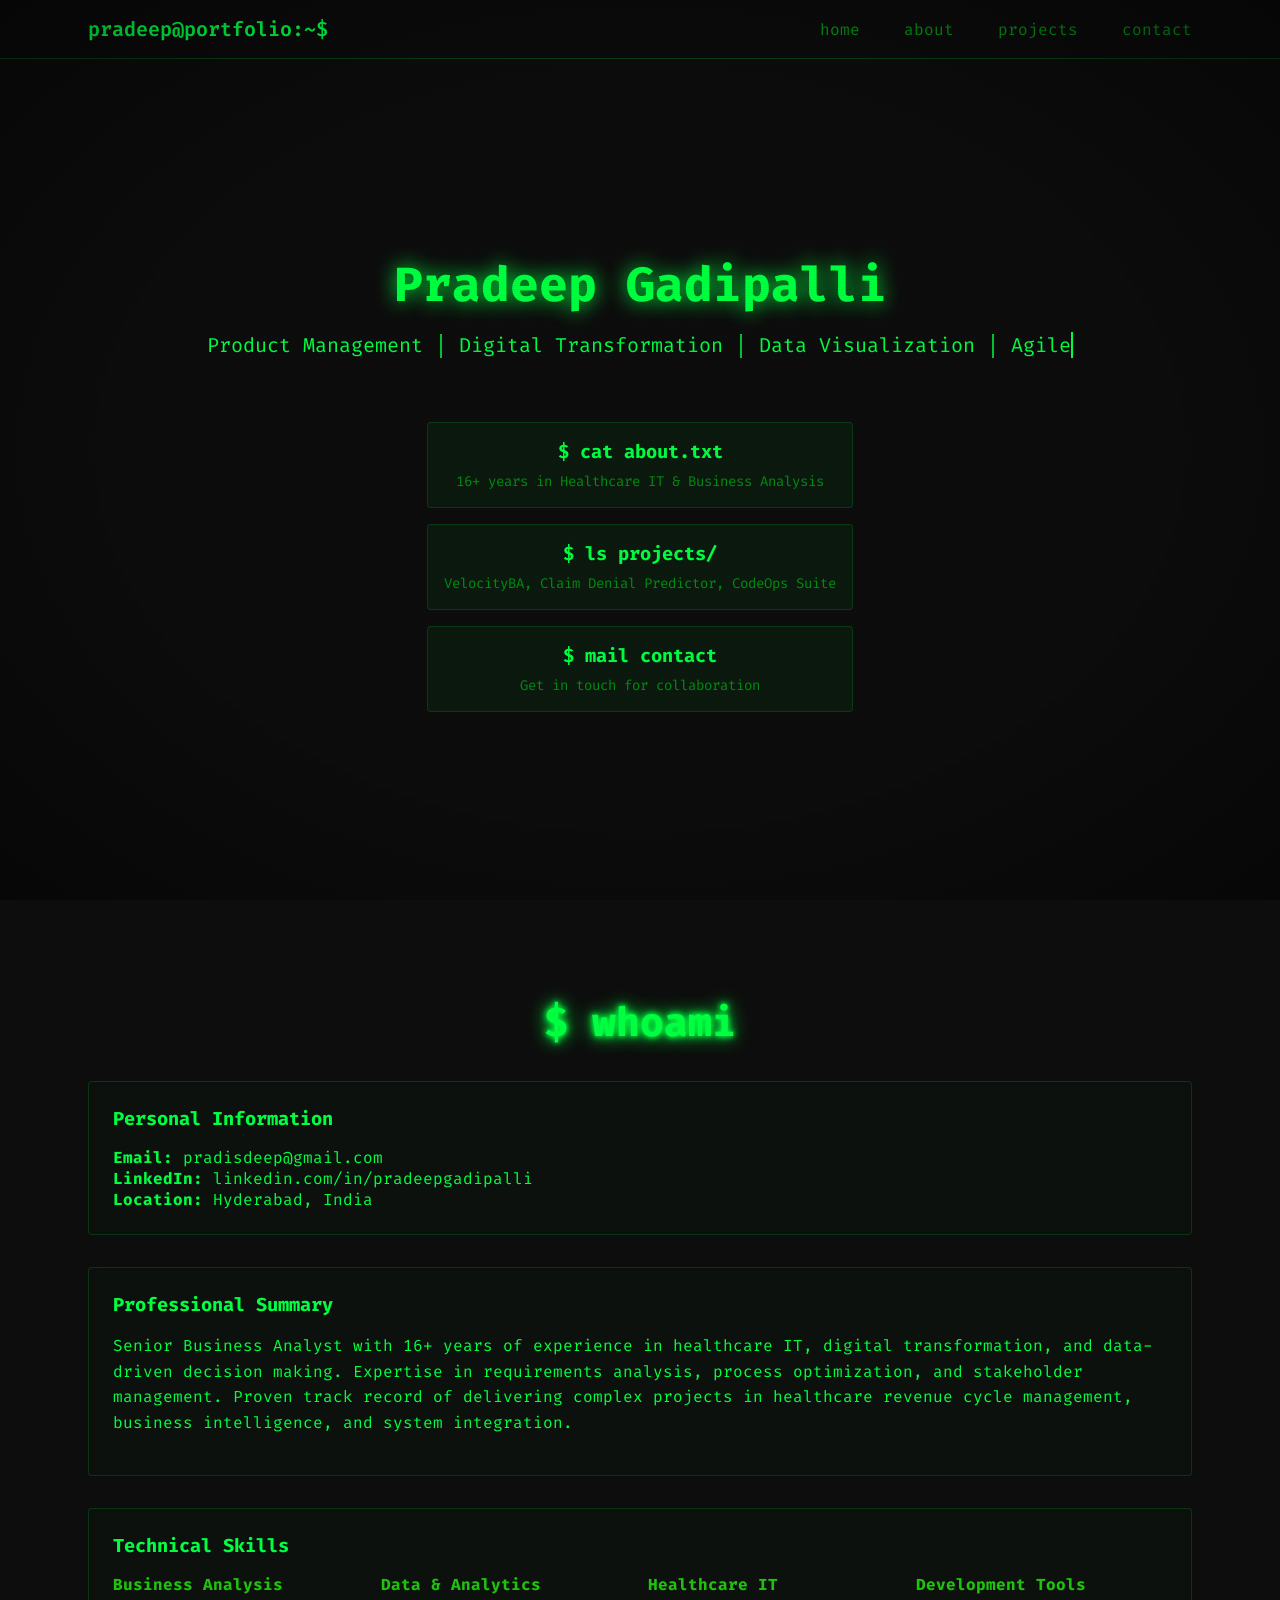
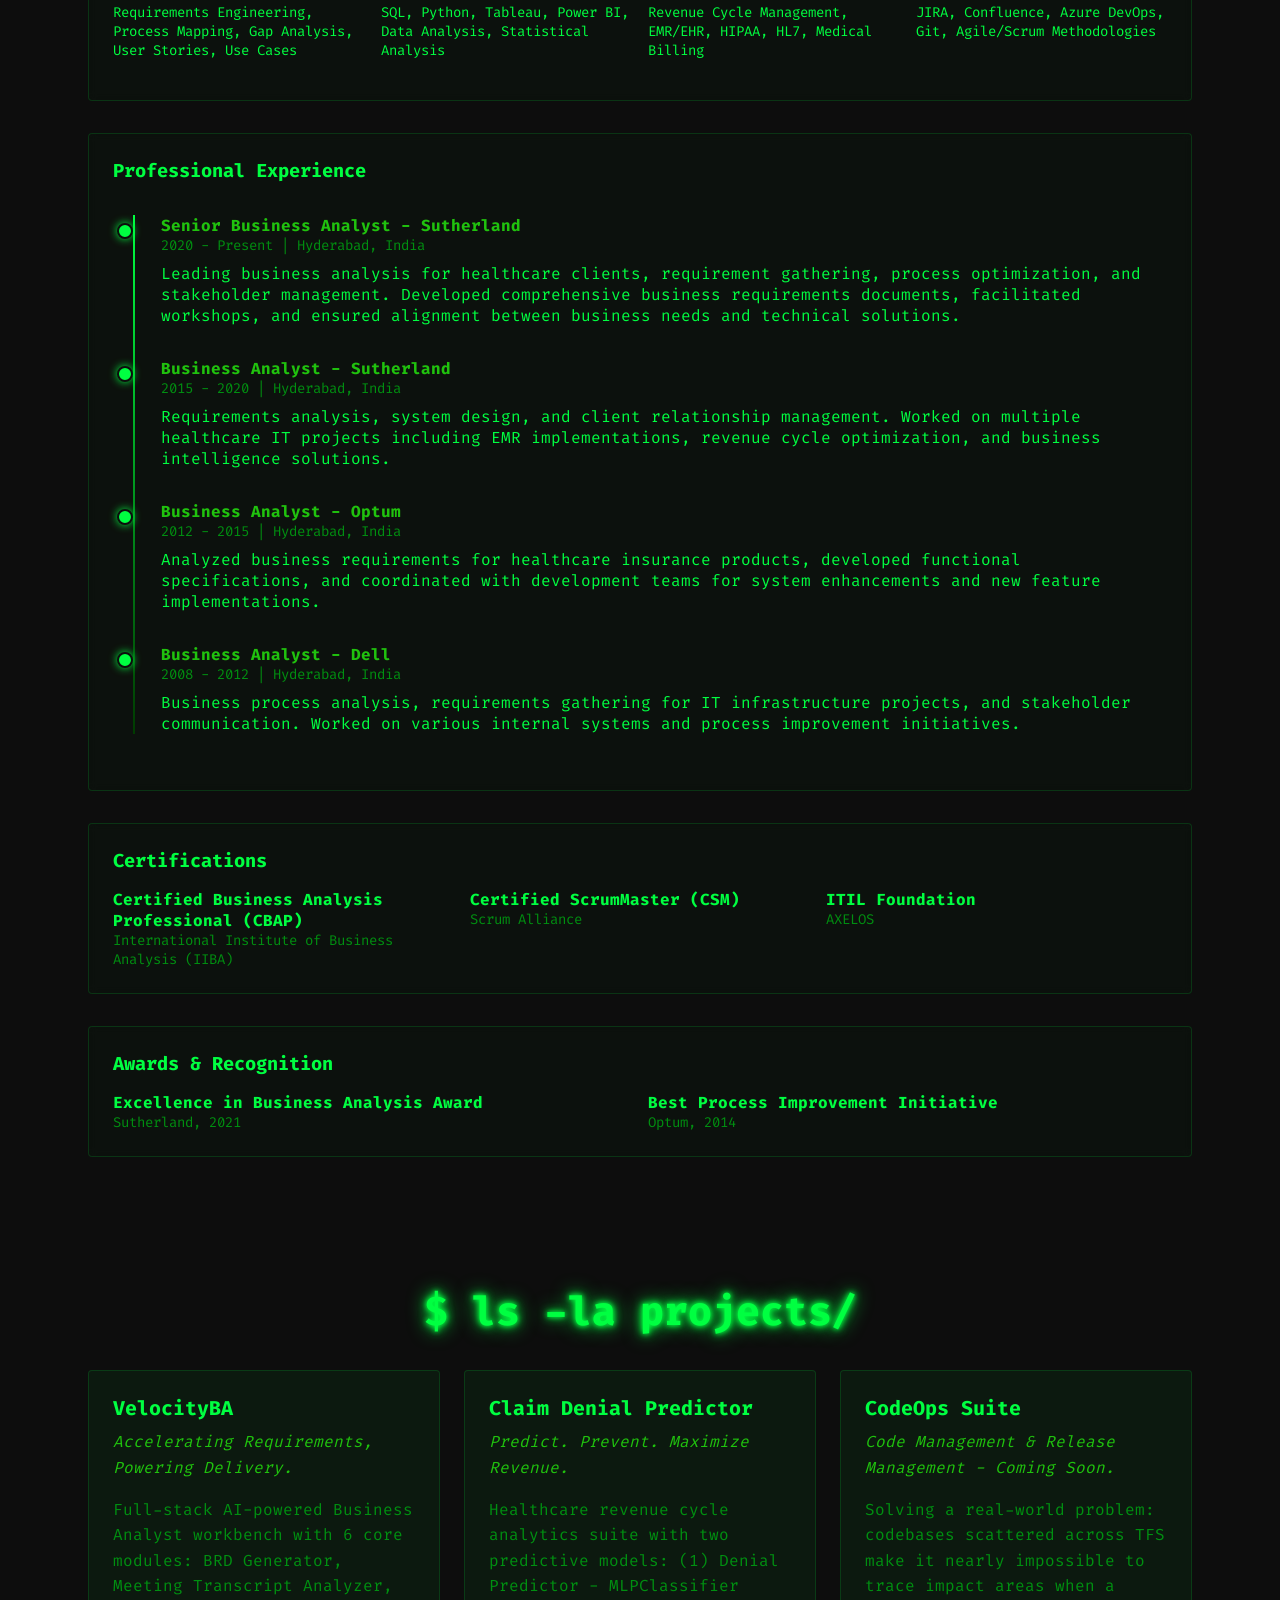
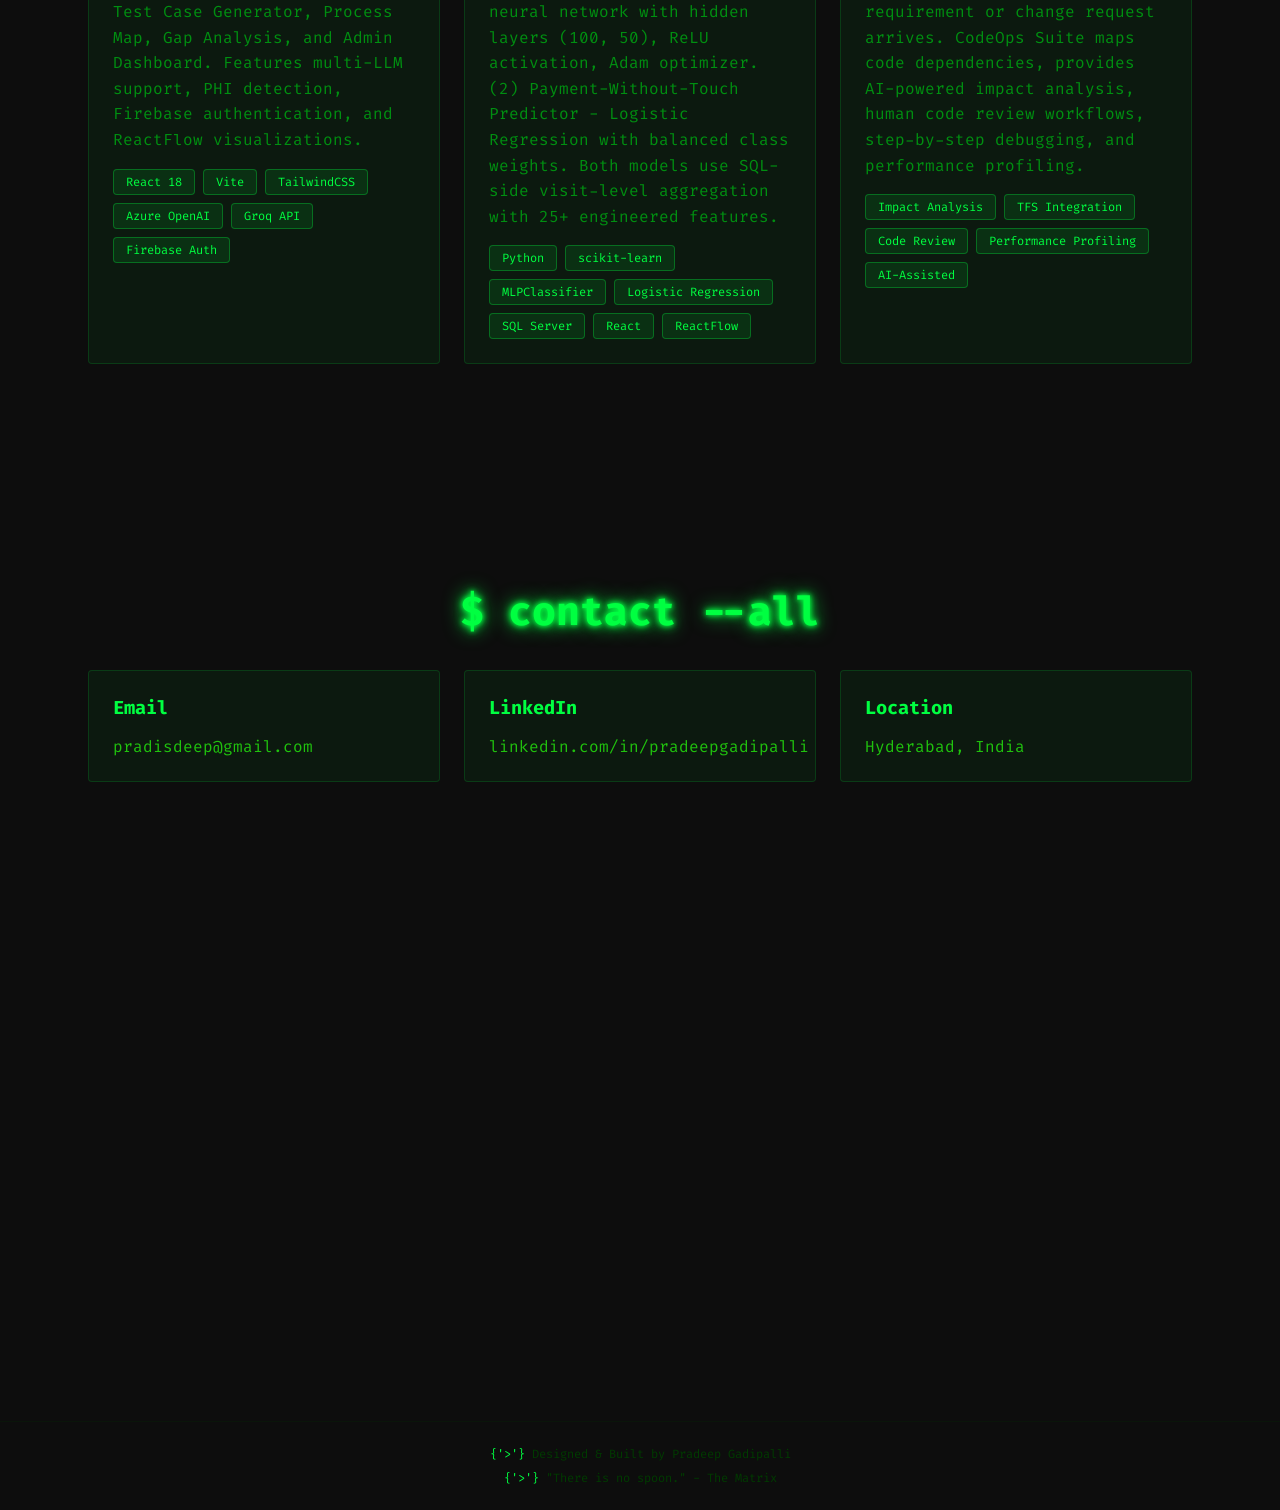
==== commit 4f8cdf9c: "Update index.html" ====
--- a/index.html
+++ b/index.html
@@ -286,6 +286,42 @@
         .footer .green {
             color: #00FF41;
         }
+        .timeline {
+            position: relative;
+            padding-left: 3rem;
+            margin: 2rem 0;
+        }
+        .timeline::before {
+            content: '';
+            position: absolute;
+            left: 1.25rem;
+            top: 0;
+            bottom: 0;
+            width: 2px;
+            background: linear-gradient(to bottom, #00FF41, #003b00);
+        }
+        .timeline-item {
+            position: relative;
+            margin-bottom: 2rem;
+        }
+        .timeline-item::before {
+            content: '';
+            position: absolute;
+            left: -2.75rem;
+            top: 0.5rem;
+            width: 12px;
+            height: 12px;
+            border-radius: 50%;
+            background: #00FF41;
+            border: 2px solid #0D0D0D;
+            box-shadow: 0 0 8px #00FF41;
+        }
+        .skills-grid {
+            display: grid;
+            grid-template-columns: repeat(auto-fit, minmax(200px, 1fr));
+            gap: 1rem;
+            margin: 1rem 0;
+        }
         @media (max-width: 768px) {
             .nav-links {
                 display: none;
@@ -339,39 +375,123 @@
     <!-- About Section -->
     <section id="about" class="section">
         <h2 class="text-glow" style="font-size: 2.5rem; margin-bottom: 2rem; text-align: center;">$ whoami</h2>
-        <div class="matrix-card">
+        
+        <!-- Personal Info -->
+        <div class="matrix-card" style="margin-bottom: 2rem;">
+            <h3 style="color: #00FF41; margin-bottom: 1rem;">Personal Information</h3>
+            <p><strong>Email:</strong> pradisdeep@gmail.com</p>
+            <p><strong>LinkedIn:</strong> linkedin.com/in/pradeepgadipalli</p>
+            <p><strong>Location:</strong> Hyderabad, India</p>
+        </div>
+
+        <!-- Professional Summary -->
+        <div class="matrix-card" style="margin-bottom: 2rem;">
             <h3 style="color: #00FF41; margin-bottom: 1rem;">Professional Summary</h3>
             <p style="margin-bottom: 1rem; line-height: 1.6;">
                 Senior Business Analyst with 16+ years of experience in healthcare IT, digital transformation, 
                 and data-driven decision making. Expertise in requirements analysis, process optimization, 
-                and stakeholder management.
+                and stakeholder management. Proven track record of delivering complex projects 
+                in healthcare revenue cycle management, business intelligence, and system integration.
             </p>
-            
-            <h3 style="color: #00FF41; margin-bottom: 1rem; margin-top: 2rem;">Skills</h3>
-            <div class="tech-tags">
-                <span class="tech-tag">Business Analysis</span>
-                <span class="tech-tag">Requirements Engineering</span>
-                <span class="tech-tag">Process Mapping</span>
-                <span class="tech-tag">Data Analysis</span>
-                <span class="tech-tag">Healthcare IT</span>
-                <span class="tech-tag">Agile/Scrum</span>
-                <span class="tech-tag">SQL</span>
-                <span class="tech-tag">Python</span>
-                <span class="tech-tag">Tableau</span>
-                <span class="tech-tag">Confluence</span>
-                <span class="tech-tag">JIRA</span>
-            </div>
-
-            <h3 style="color: #00FF41; margin-bottom: 1rem; margin-top: 2rem;">Experience</h3>
-            <div style="margin-bottom: 1.5rem;">
-                <h4 style="color: #20c20e;">Senior Business Analyst - Sutherland</h4>
-                <p style="color: #008f11; font-size: 0.875rem;">2020 - Present</p>
-                <p style="margin-top: 0.5rem;">Leading business analysis for healthcare clients, requirement gathering, and process optimization.</p>
-            </div>
-            <div style="margin-bottom: 1.5rem;">
-                <h4 style="color: #20c20e;">Business Analyst - Sutherland</h4>
-                <p style="color: #008f11; font-size: 0.875rem;">2015 - 2020</p>
-                <p style="margin-top: 0.5rem;">Requirements analysis, system design, and client relationship management.</p>
+        </div>
+
+        <!-- Skills -->
+        <div class="matrix-card" style="margin-bottom: 2rem;">
+            <h3 style="color: #00FF41; margin-bottom: 1rem;">Technical Skills</h3>
+            <div class="skills-grid">
+                <div>
+                    <h4 style="color: #20c20e; margin-bottom: 0.5rem;">Business Analysis</h4>
+                    <p style="font-size: 0.875rem;">Requirements Engineering, Process Mapping, Gap Analysis, User Stories, Use Cases</p>
+                </div>
+                <div>
+                    <h4 style="color: #20c20e; margin-bottom: 0.5rem;">Data & Analytics</h4>
+                    <p style="font-size: 0.875rem;">SQL, Python, Tableau, Power BI, Data Analysis, Statistical Analysis</p>
+                </div>
+                <div>
+                    <h4 style="color: #20c20e; margin-bottom: 0.5rem;">Healthcare IT</h4>
+                    <p style="font-size: 0.875rem;">Revenue Cycle Management, EMR/EHR, HIPAA, HL7, Medical Billing</p>
+                </div>
+                <div>
+                    <h4 style="color: #20c20e; margin-bottom: 0.5rem;">Development Tools</h4>
+                    <p style="font-size: 0.875rem;">JIRA, Confluence, Azure DevOps, Git, Agile/Scrum Methodologies</p>
+                </div>
+            </div>
+        </div>
+
+        <!-- Experience Timeline -->
+        <div class="matrix-card" style="margin-bottom: 2rem;">
+            <h3 style="color: #00FF41; margin-bottom: 1rem;">Professional Experience</h3>
+            <div class="timeline">
+                <div class="timeline-item">
+                    <h4 style="color: #20c20e;">Senior Business Analyst - Sutherland</h4>
+                    <p style="color: #008f11; font-size: 0.875rem;">2020 - Present | Hyderabad, India</p>
+                    <p style="margin-top: 0.5rem;">
+                        Leading business analysis for healthcare clients, requirement gathering, process optimization, 
+                        and stakeholder management. Developed comprehensive business requirements documents, 
+                        facilitated workshops, and ensured alignment between business needs and technical solutions.
+                    </p>
+                </div>
+                <div class="timeline-item">
+                    <h4 style="color: #20c20e;">Business Analyst - Sutherland</h4>
+                    <p style="color: #008f11; font-size: 0.875rem;">2015 - 2020 | Hyderabad, India</p>
+                    <p style="margin-top: 0.5rem;">
+                        Requirements analysis, system design, and client relationship management. 
+                        Worked on multiple healthcare IT projects including EMR implementations, 
+                        revenue cycle optimization, and business intelligence solutions.
+                    </p>
+                </div>
+                <div class="timeline-item">
+                    <h4 style="color: #20c20e;">Business Analyst - Optum</h4>
+                    <p style="color: #008f11; font-size: 0.875rem;">2012 - 2015 | Hyderabad, India</p>
+                    <p style="margin-top: 0.5rem;">
+                        Analyzed business requirements for healthcare insurance products, 
+                        developed functional specifications, and coordinated with development teams 
+                        for system enhancements and new feature implementations.
+                    </p>
+                </div>
+                <div class="timeline-item">
+                    <h4 style="color: #20c20e;">Business Analyst - Dell</h4>
+                    <p style="color: #008f11; font-size: 0.875rem;">2008 - 2012 | Hyderabad, India</p>
+                    <p style="margin-top: 0.5rem;">
+                        Business process analysis, requirements gathering for IT infrastructure projects, 
+                        and stakeholder communication. Worked on various internal systems 
+                        and process improvement initiatives.
+                    </p>
+                </div>
+            </div>
+        </div>
+
+        <!-- Certifications -->
+        <div class="matrix-card" style="margin-bottom: 2rem;">
+            <h3 style="color: #00FF41; margin-bottom: 1rem;">Certifications</h3>
+            <div style="display: grid; grid-template-columns: repeat(auto-fit, minmax(250px, 1fr)); gap: 1rem;">
+                <div>
+                    <p><strong>Certified Business Analysis Professional (CBAP)</strong></p>
+                    <p style="color: #008f11; font-size: 0.875rem;">International Institute of Business Analysis (IIBA)</p>
+                </div>
+                <div>
+                    <p><strong>Certified ScrumMaster (CSM)</strong></p>
+                    <p style="color: #008f11; font-size: 0.875rem;">Scrum Alliance</p>
+                </div>
+                <div>
+                    <p><strong>ITIL Foundation</strong></p>
+                    <p style="color: #008f11; font-size: 0.875rem;">AXELOS</p>
+                </div>
+            </div>
+        </div>
+
+        <!-- Awards -->
+        <div class="matrix-card">
+            <h3 style="color: #00FF41; margin-bottom: 1rem;">Awards & Recognition</h3>
+            <div style="display: grid; grid-template-columns: repeat(auto-fit, minmax(300px, 1fr)); gap: 1rem;">
+                <div>
+                    <p><strong>Excellence in Business Analysis Award</strong></p>
+                    <p style="color: #008f11; font-size: 0.875rem;">Sutherland, 2021</p>
+                </div>
+                <div>
+                    <p><strong>Best Process Improvement Initiative</strong></p>
+                    <p style="color: #008f11; font-size: 0.875rem;">Optum, 2014</p>
+                </div>
             </div>
         </div>
     </section>
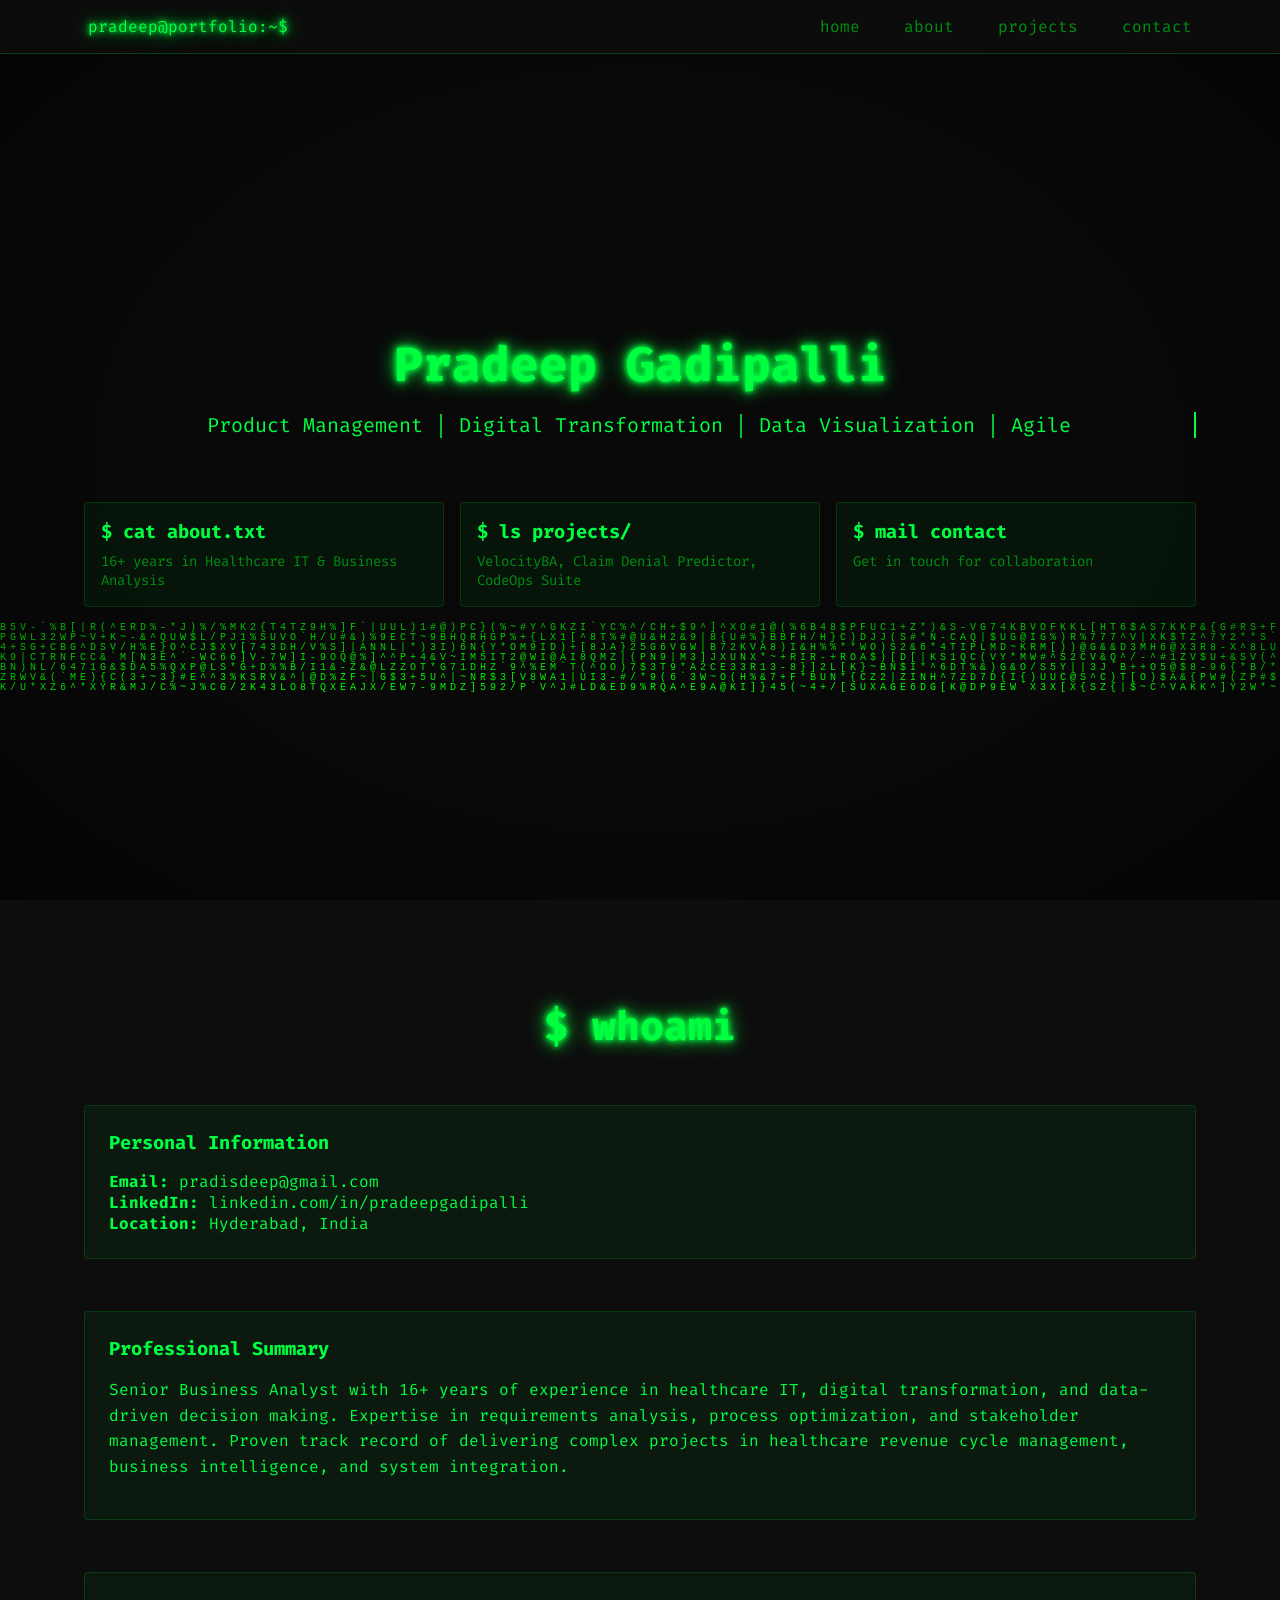
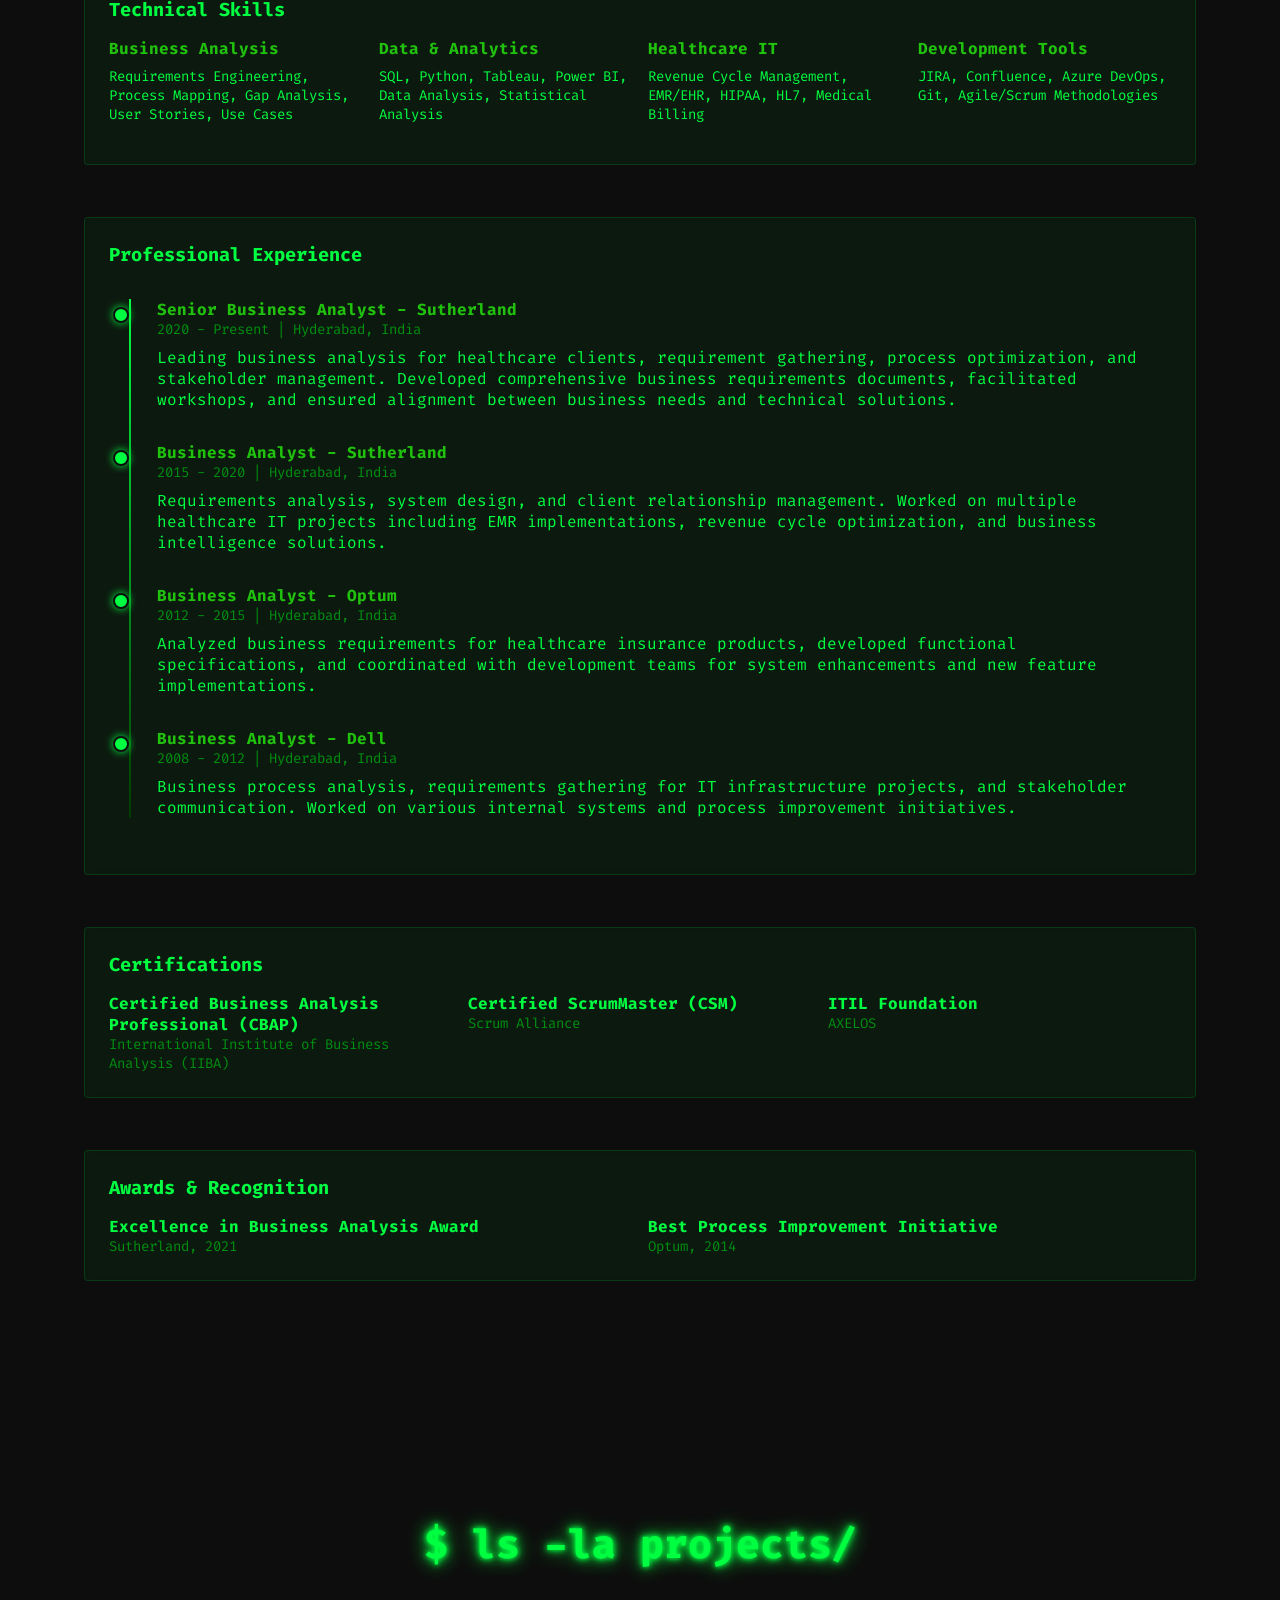
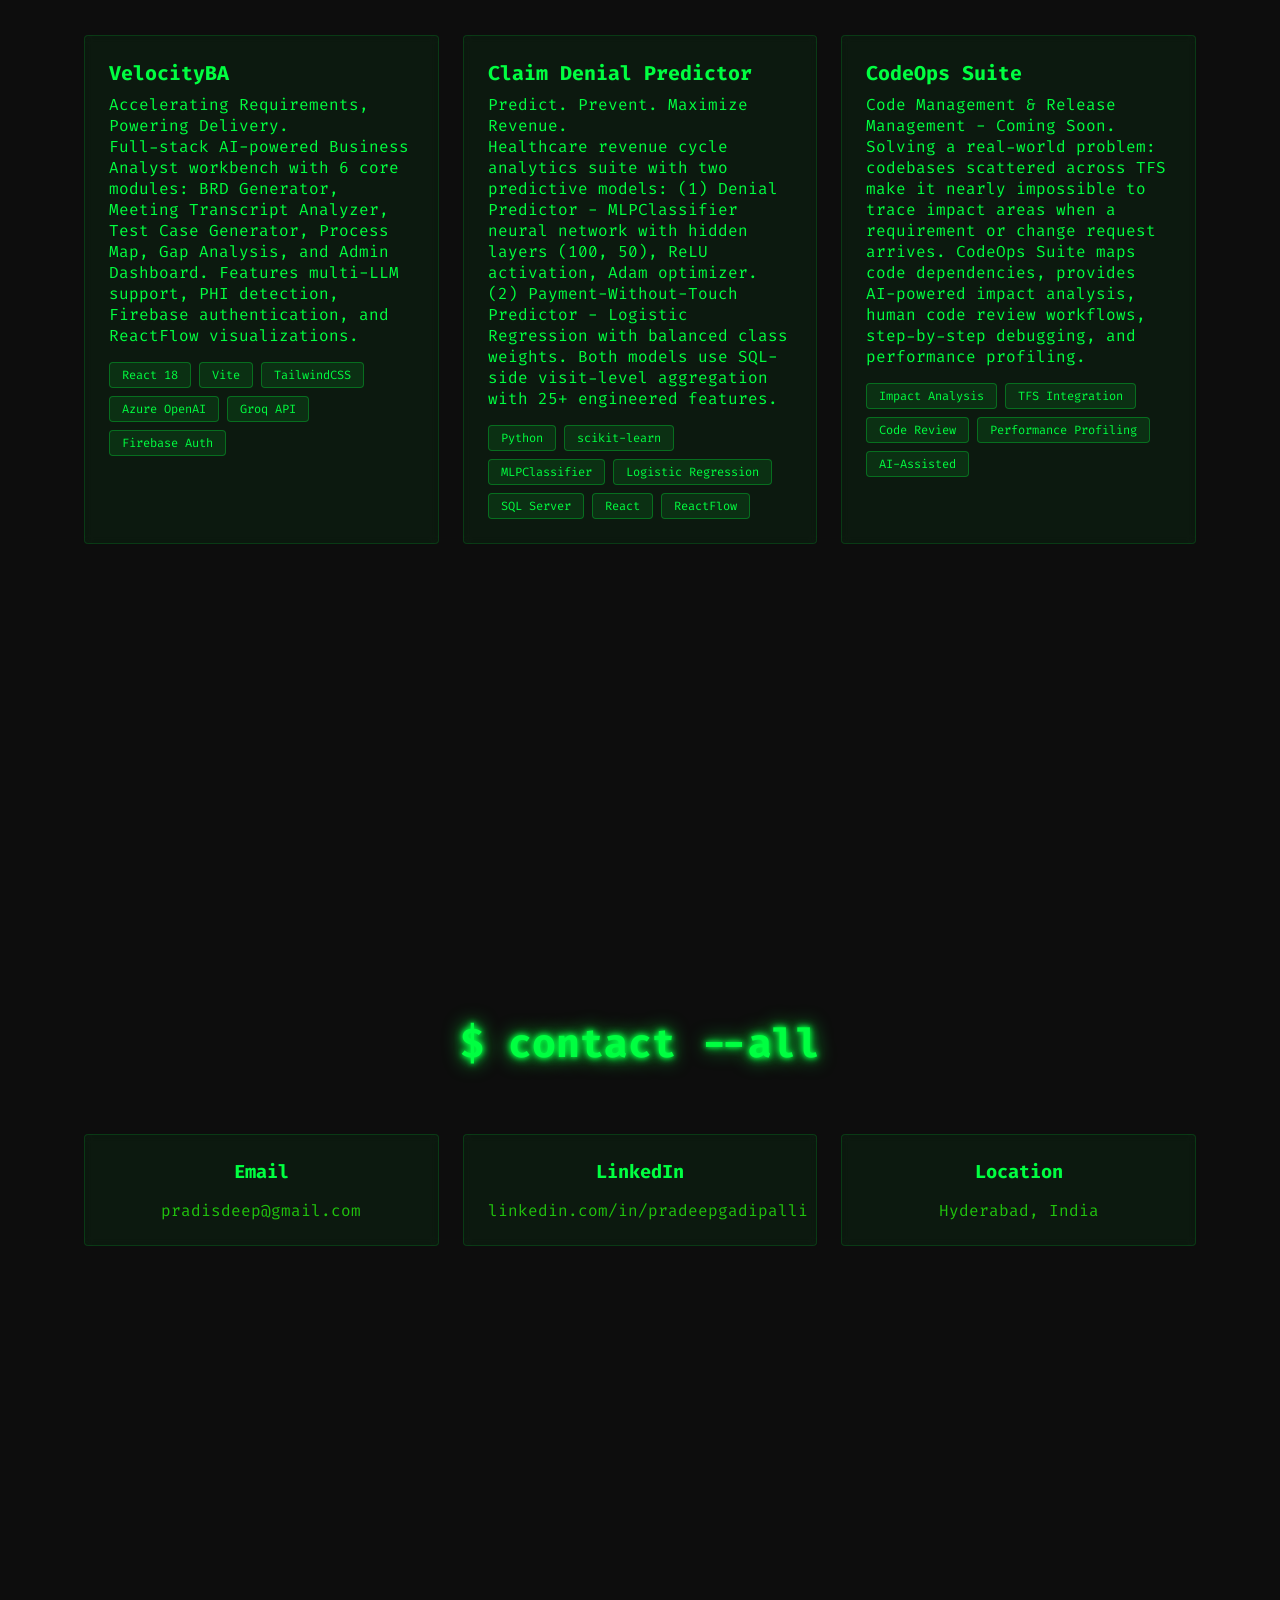
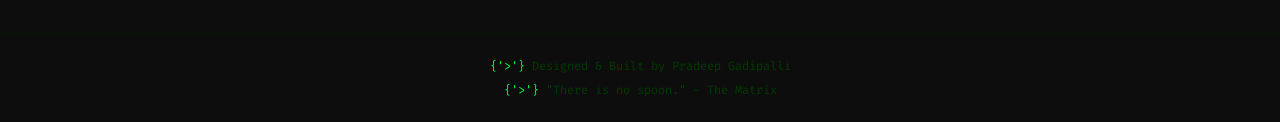
==== commit 06da80ca: "Update index.html" ====
--- a/index.html
+++ b/index.html
@@ -18,33 +18,33 @@
         html {
             scroll-behavior: smooth;
         }
-        body {
-            background-color: #0D0D0D;
-            color: #00FF41;
-            font-family: 'Fira Code', 'Share Tech Mono', monospace;
+        body { 
+            background: #0D0D0D; 
+            color: #00FF41; 
+            font-family: 'Fira Code', 'Share Tech Mono', monospace; 
             overflow-x: hidden;
         }
-        ::-webkit-scrollbar {
-            width: 6px;
-        }
-        ::-webkit-scrollbar-track {
-            background: #0a0a0a;
-        }
-        ::-webkit-scrollbar-thumb {
-            background: #003b00;
-            border-radius: 3px;
-        }
-        ::-webkit-scrollbar-thumb:hover {
-            background: #008f11;
-        }
-        .crt-overlay {
-            pointer-events: none;
+        
+        /* Matrix Rain Canvas */
+        #matrix-canvas {
             position: fixed;
             top: 0;
             left: 0;
             width: 100%;
             height: 100%;
-            z-index: 9999;
+            z-index: 1;
+            pointer-events: none;
+        }
+        
+        /* CRT Overlay */
+        .crt-overlay {
+            position: fixed;
+            top: 0;
+            left: 0;
+            width: 100%;
+            height: 100%;
+            z-index: 2;
+            pointer-events: none;
             background: repeating-linear-gradient(0deg, rgba(0,0,0,0.03) 0px, rgba(0,0,0,0.03) 1px, transparent 1px, transparent 2px);
         }
         .crt-overlay:after {
@@ -57,120 +57,121 @@
             background: radial-gradient(ellipse at center, transparent 60%, rgba(0,0,0,0.4) 100%);
             pointer-events: none;
         }
-        .text-glow {
-            text-shadow: 0 0 5px #00FF41, 0 0 10px #00FF41, 0 0 20px #00FF41;
-        }
-        .text-glow-sm {
-            text-shadow: 0 0 3px #00FF41, 0 0 6px #00FF41;
-        }
-        .matrix-card {
-            background: #00ff4105;
-            border: 1px solid rgba(0,255,65,0.15);
-            backdrop-filter: blur(4px);
-            transition: all 0.3s ease;
-            padding: 1.5rem;
-            border-radius: 0.25rem;
-        }
-        .matrix-card:hover {
-            border-color: #00ff4180;
-            background: #00ff410d;
-            box-shadow: 0 0 15px #00ff4133, 0 0 30px #00ff411a;
-            transform: translateY(-2px);
-        }
-        .blink {
-            animation: blink 1s step-end infinite;
-        }
+        
+        /* Text Effects */
+        .text-glow { text-shadow: 0 0 5px #00FF41, 0 0 10px #00FF41, 0 0 20px #00FF41; }
+        .text-glow-sm { text-shadow: 0 0 3px #00FF41, 0 0 6px #00FF41; }
+        .blink { animation: blink 1s step-end infinite; }
         @keyframes blink {
             0%, 100% { opacity: 1; }
             50% { opacity: 0; }
         }
-        .nav {
-            position: fixed;
-            top: 0;
-            left: 0;
-            right: 0;
-            z-index: 50;
-            background: rgba(13, 13, 13, 0.95);
+        
+        /* Typing Animation */
+        .typing {
+            overflow: hidden;
+            white-space: nowrap;
+            border-right: 2px solid #00FF41;
+            animation: typing 3s steps(40, end), blink-caret 0.75s step-end infinite;
+        }
+        @keyframes typing {
+            0% { width: 0; }
+            100% { width: 100%; }
+        }
+        @keyframes blink-caret {
+            0%, 100% { border-color: #00ff41; }
+            50% { border-color: transparent; }
+        }
+        
+        /* Glow Pulse */
+        @keyframes glowPulse {
+            0%, 100% { text-shadow: 0 0 20px #00FF41; }
+            50% { text-shadow: 0 0 30px #00FF41, 0 0 40px #00FF41; }
+        }
+        .glow-pulse { animation: glowPulse 2s ease-in-out infinite; }
+        
+        /* Navigation */
+        .nav { 
+            position: fixed; 
+            top: 0; 
+            left: 0; 
+            right: 0; 
+            z-index: 100;
+            background: rgba(13, 13, 13, 0.95); 
             backdrop-filter: blur(10px);
             border-bottom: 1px solid rgba(0,255,65,0.2);
         }
-        .nav-content {
-            max-width: 72rem;
-            margin: 0 auto;
-            padding: 1rem 1.5rem;
-            display: flex;
-            justify-content: space-between;
-            align-items: center;
-        }
-        .nav-logo {
-            font-size: 1.25rem;
-            font-weight: 600;
-            color: #00FF41;
-        }
-        .nav-links {
-            display: flex;
-            gap: 1.5rem;
-            list-style: none;
-        }
-        .nav-link {
-            color: #008f11;
-            text-decoration: none;
-            transition: all 0.3s ease;
+        .nav-content { 
+            max-width: 72rem; 
+            margin: 0 auto; 
+            padding: 1rem 1.5rem; 
+            display: flex; 
+            justify-content: space-between; 
+            align-items: center; 
+        }
+        .nav-logo { 
+            font-size: 1.25rem; 
+            font-weight: 600; 
+            color: #00FF41; 
+        }
+        .nav-links { 
+            display: flex; 
+            gap: 1.5rem; 
+            list-style: none; 
+        }
+        .nav-link { 
+            color: #008f11; 
+            text-decoration: none; 
+            transition: all 0.3s; 
             position: relative;
         }
         .nav-link:before {
             content: "> ";
             opacity: 0;
-            transition: opacity 0.3s ease;
-        }
-        .nav-link:hover:before {
-            opacity: 1;
-        }
-        .nav-link:hover {
-            color: #00FF41;
-            text-shadow: 0 0 5px #00FF41, 0 0 10px #00FF41;
-        }
-        .section {
-            min-height: 100vh;
-            padding: 6rem 1.5rem 2rem;
-            max-width: 72rem;
-            margin: 0 auto;
+            transition: opacity 0.3s;
+        }
+        .nav-link:hover:before { opacity: 1; }
+        .nav-link:hover { 
+            color: #00FF41; 
+            text-shadow: 0 0 5px #00FF41, 0 0 10px #00FF41; 
+        }
+        
+        /* Content Container */
+        .container { 
             position: relative;
             z-index: 10;
-        }
-        .hero {
+            max-width: 72rem; 
+            margin: 0 auto; 
+            padding: 20px; 
+        }
+        
+        /* Sections */
+        .section { 
+            padding: 80px 0; 
+            min-height: 100vh; 
             display: flex;
             flex-direction: column;
             justify-content: center;
-            align-items: center;
-            text-align: center;
-        }
-        .hero h1 {
-            font-size: 3rem;
-            margin-bottom: 1rem;
-            text-shadow: 0 0 20px #00FF41;
-            animation: glow 2s ease-in-out infinite;
-        }
-        @keyframes glow {
-            0%, 100% { text-shadow: 0 0 20px #00FF41; }
-            50% { text-shadow: 0 0 30px #00FF41, 0 0 40px #00FF41; }
-        }
-        .typing {
-            font-size: 1.25rem;
-            margin-bottom: 2rem;
-            border-right: 2px solid #00FF41;
-            animation: typing 3s steps(40, end), blink-caret 0.75s step-end infinite;
-            white-space: nowrap;
-            overflow: hidden;
-        }
-        @keyframes typing {
-            0% { width: 0; }
-            100% { width: 100%; }
-        }
-        @keyframes blink-caret {
-            0%, 100% { border-color: #00ff41; }
-            50% { border-color: transparent; }
-        }
+        }
+        
+        /* Cards */
+        .matrix-card { 
+            background: rgba(0, 255, 65, 0.05); 
+            border: 1px solid rgba(0,255,65,0.15); 
+            padding: 1.5rem; 
+            margin: 20px 0; 
+            border-radius: 0.25rem;
+            transition: all 0.3s ease;
+            backdrop-filter: blur(4px);
+        }
+        .matrix-card:hover { 
+            border-color: #00ff4180;
+            background: rgba(0,255,65,0.1);
+            box-shadow: 0 0 15px #00ff4133, 0 0 30px #00ff411a; 
+            transform: translateY(-2px); 
+        }
+        
+        /* Command Cards */
         .commands {
             display: grid;
             grid-template-columns: repeat(auto-fit, minmax(250px, 1fr));
@@ -184,6 +185,7 @@
             border-radius: 0.25rem;
             transition: all 0.3s ease;
             cursor: pointer;
+            backdrop-filter: blur(4px);
         }
         .command-card:hover {
             background: rgba(0,255,65,0.1);
@@ -199,53 +201,39 @@
             color: #008f11;
             font-size: 0.875rem;
         }
-        .projects-grid {
-            display: grid;
-            grid-template-columns: repeat(auto-fit, minmax(300px, 1fr));
-            gap: 1.5rem;
-            margin-top: 2rem;
-        }
-        .project-card {
-            background: rgba(0,255,65,0.05);
-            border: 1px solid rgba(0,255,65,0.15);
-            padding: 1.5rem;
+        
+        /* Projects Grid */
+        .projects { 
+            display: grid; 
+            grid-template-columns: repeat(auto-fit, minmax(300px, 1fr)); 
+            gap: 1.5rem; 
+            margin-top: 2rem; 
+        }
+        .project-card { 
+            background: rgba(0, 255, 65, 0.05); 
+            border: 1px solid rgba(0, 255, 65, 0.15); 
+            padding: 1.5rem; 
             border-radius: 0.25rem;
             transition: all 0.3s ease;
-        }
-        .project-card:hover {
+            backdrop-filter: blur(4px);
+        }
+        .project-card:hover { 
+            border-color: #00ff4180;
             background: rgba(0,255,65,0.1);
-            border-color: #00ff4180;
-            box-shadow: 0 0 15px #00ff4133, 0 0 30px #00ff411a;
-            transform: translateY(-2px);
-        }
-        .project-card h3 {
-            color: #00FF41;
-            margin-bottom: 0.5rem;
-            font-size: 1.25rem;
-        }
-        .project-card .tagline {
-            color: #20c20e;
-            margin-bottom: 1rem;
-            font-style: italic;
-        }
-        .project-card p {
-            color: #008f11;
-            margin-bottom: 1rem;
-            line-height: 1.6;
-        }
-        .tech-tags {
-            display: flex;
-            flex-wrap: wrap;
-            gap: 0.5rem;
-            margin-top: 1rem;
-        }
-        .tech-tag {
-            background: rgba(0,255,65,0.1);
-            border: 1px solid rgba(0,255,65,0.3);
-            padding: 0.25rem 0.75rem;
-            border-radius: 0.25rem;
-            font-size: 0.75rem;
-            color: #00FF41;
+            box-shadow: 0 0 15px #00ff4133, 0 0 30px #00ff411a; 
+            transform: translateY(-2px); 
+        }
+        .project-title { color: #00FF41; font-size: 1.25rem; margin-bottom: 0.5rem; }
+        .project-tagline { color: #20c20e; font-style: italic; margin-bottom: 1rem; }
+        
+        /* Tech Tags */
+        .tech-tags { display: flex; flex-wrap: wrap; gap: 0.5rem; margin-top: 1rem; }
+        .tech-tag { 
+            background: rgba(0, 255, 65, 0.1); 
+            border: 1px solid rgba(0, 255, 65, 0.3); 
+            padding: 0.25rem 0.75rem; 
+            border-radius: 0.25rem; 
+            font-size: 0.75rem; 
             transition: all 0.3s ease;
         }
         .tech-tag:hover {
@@ -253,39 +241,30 @@
             border-color: #00FF41;
             box-shadow: 0 0 8px #00ff414d;
         }
-        .contact-info {
-            display: grid;
-            grid-template-columns: repeat(auto-fit, minmax(250px, 1fr));
-            gap: 1.5rem;
-            margin-top: 2rem;
-        }
-        .contact-card {
-            background: rgba(0,255,65,0.05);
-            border: 1px solid rgba(0,255,65,0.15);
-            padding: 1.5rem;
+        
+        /* Contact Grid */
+        .contact-grid { 
+            display: grid; 
+            grid-template-columns: repeat(auto-fit, minmax(250px, 1fr)); 
+            gap: 1.5rem; 
+            margin-top: 2rem; 
+        }
+        .contact-card { 
+            background: rgba(0, 255, 65, 0.05); 
+            border: 1px solid rgba(0, 255, 65, 0.15); 
+            padding: 1.5rem; 
             border-radius: 0.25rem;
+            text-align: center;
             transition: all 0.3s ease;
+            backdrop-filter: blur(4px);
         }
         .contact-card:hover {
+            border-color: #00ff4180;
             background: rgba(0,255,65,0.1);
-            border-color: #00ff4180;
             box-shadow: 0 0 10px #00ff414d;
         }
-        .footer {
-            border-top: 1px solid rgba(0,59,0,0.2);
-            padding: 1.5rem;
-            text-align: center;
-            margin-top: 2rem;
-            position: relative;
-            z-index: 10;
-        }
-        .footer p {
-            font-size: 0.75rem;
-            color: #003b00;
-        }
-        .footer .green {
-            color: #00FF41;
-        }
+        
+        /* Timeline */
         .timeline {
             position: relative;
             padding-left: 3rem;
@@ -316,33 +295,50 @@
             border: 2px solid #0D0D0D;
             box-shadow: 0 0 8px #00FF41;
         }
+        
+        /* Skills Grid */
         .skills-grid {
             display: grid;
             grid-template-columns: repeat(auto-fit, minmax(200px, 1fr));
             gap: 1rem;
             margin: 1rem 0;
         }
+        
+        /* Footer */
+        .footer { 
+            text-align: center; 
+            padding: 1.5rem; 
+            border-top: 1px solid rgba(0,59,0,0.2); 
+            margin-top: 2rem; 
+            position: relative;
+            z-index: 10;
+        }
+        .footer p { 
+            font-size: 0.75rem; 
+            color: #003b00; 
+        }
+        .footer .green { color: #00FF41; }
+        
+        /* Responsive */
         @media (max-width: 768px) {
-            .nav-links {
-                display: none;
-            }
-            .hero h1 {
-                font-size: 2rem;
-            }
-            .typing {
-                font-size: 1rem;
-            }
+            .nav-links { display: none; }
+            .section { padding: 60px 0; }
+            .commands { grid-template-columns: 1fr; }
+            .projects { grid-template-columns: 1fr; }
         }
     </style>
 </head>
 <body>
+    <!-- Matrix Rain Canvas -->
+    <canvas id="matrix-canvas"></canvas>
+    
     <!-- CRT Overlay -->
     <div class="crt-overlay"></div>
 
     <!-- Navigation -->
     <nav class="nav">
         <div class="nav-content">
-            <div class="nav-logo">pradeep@portfolio:~$</div>
+            <div class="text-glow">pradeep@portfolio:~$</div>
             <ul class="nav-links">
                 <li><a href="#home" class="nav-link">home</a></li>
                 <li><a href="#about" class="nav-link">about</a></li>
@@ -352,239 +348,281 @@
         </div>
     </nav>
 
-    <!-- Hero Section -->
-    <section id="home" class="section hero">
-        <h1 class="text-glow">Pradeep Gadipalli</h1>
-        <div class="typing">Product Management | Digital Transformation | Data Visualization | Agile</div>
-        <div class="commands">
-            <div class="command-card" onclick="document.getElementById('about').scrollIntoView({behavior: 'smooth'})">
-                <h3>$ cat about.txt</h3>
-                <p>16+ years in Healthcare IT & Business Analysis</p>
-            </div>
-            <div class="command-card" onclick="document.getElementById('projects').scrollIntoView({behavior: 'smooth'})">
-                <h3>$ ls projects/</h3>
-                <p>VelocityBA, Claim Denial Predictor, CodeOps Suite</p>
-            </div>
-            <div class="command-card" onclick="document.getElementById('contact').scrollIntoView({behavior: 'smooth'})">
-                <h3>$ mail contact</h3>
-                <p>Get in touch for collaboration</p>
-            </div>
-        </div>
-    </section>
-
-    <!-- About Section -->
-    <section id="about" class="section">
-        <h2 class="text-glow" style="font-size: 2.5rem; margin-bottom: 2rem; text-align: center;">$ whoami</h2>
-        
-        <!-- Personal Info -->
-        <div class="matrix-card" style="margin-bottom: 2rem;">
-            <h3 style="color: #00FF41; margin-bottom: 1rem;">Personal Information</h3>
-            <p><strong>Email:</strong> pradisdeep@gmail.com</p>
-            <p><strong>LinkedIn:</strong> linkedin.com/in/pradeepgadipalli</p>
-            <p><strong>Location:</strong> Hyderabad, India</p>
-        </div>
-
-        <!-- Professional Summary -->
-        <div class="matrix-card" style="margin-bottom: 2rem;">
-            <h3 style="color: #00FF41; margin-bottom: 1rem;">Professional Summary</h3>
-            <p style="margin-bottom: 1rem; line-height: 1.6;">
-                Senior Business Analyst with 16+ years of experience in healthcare IT, digital transformation, 
-                and data-driven decision making. Expertise in requirements analysis, process optimization, 
-                and stakeholder management. Proven track record of delivering complex projects 
-                in healthcare revenue cycle management, business intelligence, and system integration.
-            </p>
-        </div>
-
-        <!-- Skills -->
-        <div class="matrix-card" style="margin-bottom: 2rem;">
-            <h3 style="color: #00FF41; margin-bottom: 1rem;">Technical Skills</h3>
-            <div class="skills-grid">
-                <div>
-                    <h4 style="color: #20c20e; margin-bottom: 0.5rem;">Business Analysis</h4>
-                    <p style="font-size: 0.875rem;">Requirements Engineering, Process Mapping, Gap Analysis, User Stories, Use Cases</p>
-                </div>
-                <div>
-                    <h4 style="color: #20c20e; margin-bottom: 0.5rem;">Data & Analytics</h4>
-                    <p style="font-size: 0.875rem;">SQL, Python, Tableau, Power BI, Data Analysis, Statistical Analysis</p>
-                </div>
-                <div>
-                    <h4 style="color: #20c20e; margin-bottom: 0.5rem;">Healthcare IT</h4>
-                    <p style="font-size: 0.875rem;">Revenue Cycle Management, EMR/EHR, HIPAA, HL7, Medical Billing</p>
-                </div>
-                <div>
-                    <h4 style="color: #20c20e; margin-bottom: 0.5rem;">Development Tools</h4>
-                    <p style="font-size: 0.875rem;">JIRA, Confluence, Azure DevOps, Git, Agile/Scrum Methodologies</p>
-                </div>
-            </div>
-        </div>
-
-        <!-- Experience Timeline -->
-        <div class="matrix-card" style="margin-bottom: 2rem;">
-            <h3 style="color: #00FF41; margin-bottom: 1rem;">Professional Experience</h3>
-            <div class="timeline">
-                <div class="timeline-item">
-                    <h4 style="color: #20c20e;">Senior Business Analyst - Sutherland</h4>
-                    <p style="color: #008f11; font-size: 0.875rem;">2020 - Present | Hyderabad, India</p>
-                    <p style="margin-top: 0.5rem;">
-                        Leading business analysis for healthcare clients, requirement gathering, process optimization, 
-                        and stakeholder management. Developed comprehensive business requirements documents, 
-                        facilitated workshops, and ensured alignment between business needs and technical solutions.
+    <div class="container">
+        <section id="home" class="section">
+            <h1 class="text-glow glow-pulse" style="font-size: 3rem; margin-bottom: 1rem; text-align: center;">Pradeep Gadipalli</h1>
+            <p class="typing" style="font-size: 1.25rem; margin-bottom: 2rem; text-align: center;">Product Management | Digital Transformation | Data Visualization | Agile</p>
+            
+            <div class="commands">
+                <div class="command-card" onclick="document.getElementById('about').scrollIntoView({behavior: 'smooth'})">
+                    <h3>$ cat about.txt</h3>
+                    <p>16+ years in Healthcare IT & Business Analysis</p>
+                </div>
+                <div class="command-card" onclick="document.getElementById('projects').scrollIntoView({behavior: 'smooth'})">
+                    <h3>$ ls projects/</h3>
+                    <p>VelocityBA, Claim Denial Predictor, CodeOps Suite</p>
+                </div>
+                <div class="command-card" onclick="document.getElementById('contact').scrollIntoView({behavior: 'smooth'})">
+                    <h3>$ mail contact</h3>
+                    <p>Get in touch for collaboration</p>
+                </div>
+            </div>
+        </section>
+
+        <section id="about" class="section">
+            <h2 class="text-glow" style="font-size: 2.5rem; margin-bottom: 2rem; text-align: center;">$ whoami</h2>
+            
+            <!-- Personal Info -->
+            <div class="matrix-card" style="margin-bottom: 2rem;">
+                <h3 style="color: #00FF41; margin-bottom: 1rem;">Personal Information</h3>
+                <p><strong>Email:</strong> pradisdeep@gmail.com</p>
+                <p><strong>LinkedIn:</strong> linkedin.com/in/pradeepgadipalli</p>
+                <p><strong>Location:</strong> Hyderabad, India</p>
+            </div>
+
+            <!-- Professional Summary -->
+            <div class="matrix-card" style="margin-bottom: 2rem;">
+                <h3 style="color: #00FF41; margin-bottom: 1rem;">Professional Summary</h3>
+                <p style="margin-bottom: 1rem; line-height: 1.6;">
+                    Senior Business Analyst with 16+ years of experience in healthcare IT, digital transformation, 
+                    and data-driven decision making. Expertise in requirements analysis, process optimization, 
+                    and stakeholder management. Proven track record of delivering complex projects 
+                    in healthcare revenue cycle management, business intelligence, and system integration.
+                </p>
+            </div>
+
+            <!-- Skills -->
+            <div class="matrix-card" style="margin-bottom: 2rem;">
+                <h3 style="color: #00FF41; margin-bottom: 1rem;">Technical Skills</h3>
+                <div class="skills-grid">
+                    <div>
+                        <h4 style="color: #20c20e; margin-bottom: 0.5rem;">Business Analysis</h4>
+                        <p style="font-size: 0.875rem;">Requirements Engineering, Process Mapping, Gap Analysis, User Stories, Use Cases</p>
+                    </div>
+                    <div>
+                        <h4 style="color: #20c20e; margin-bottom: 0.5rem;">Data & Analytics</h4>
+                        <p style="font-size: 0.875rem;">SQL, Python, Tableau, Power BI, Data Analysis, Statistical Analysis</p>
+                    </div>
+                    <div>
+                        <h4 style="color: #20c20e; margin-bottom: 0.5rem;">Healthcare IT</h4>
+                        <p style="font-size: 0.875rem;">Revenue Cycle Management, EMR/EHR, HIPAA, HL7, Medical Billing</p>
+                    </div>
+                    <div>
+                        <h4 style="color: #20c20e; margin-bottom: 0.5rem;">Development Tools</h4>
+                        <p style="font-size: 0.875rem;">JIRA, Confluence, Azure DevOps, Git, Agile/Scrum Methodologies</p>
+                    </div>
+                </div>
+            </div>
+
+            <!-- Experience Timeline -->
+            <div class="matrix-card" style="margin-bottom: 2rem;">
+                <h3 style="color: #00FF41; margin-bottom: 1rem;">Professional Experience</h3>
+                <div class="timeline">
+                    <div class="timeline-item">
+                        <h4 style="color: #20c20e;">Senior Business Analyst - Sutherland</h4>
+                        <p style="color: #008f11; font-size: 0.875rem;">2020 - Present | Hyderabad, India</p>
+                        <p style="margin-top: 0.5rem;">
+                            Leading business analysis for healthcare clients, requirement gathering, process optimization, 
+                            and stakeholder management. Developed comprehensive business requirements documents, 
+                            facilitated workshops, and ensured alignment between business needs and technical solutions.
+                        </p>
+                    </div>
+                    <div class="timeline-item">
+                        <h4 style="color: #20c20e;">Business Analyst - Sutherland</h4>
+                        <p style="color: #008f11; font-size: 0.875rem;">2015 - 2020 | Hyderabad, India</p>
+                        <p style="margin-top: 0.5rem;">
+                            Requirements analysis, system design, and client relationship management. 
+                            Worked on multiple healthcare IT projects including EMR implementations, 
+                            revenue cycle optimization, and business intelligence solutions.
+                        </p>
+                    </div>
+                    <div class="timeline-item">
+                        <h4 style="color: #20c20e;">Business Analyst - Optum</h4>
+                        <p style="color: #008f11; font-size: 0.875rem;">2012 - 2015 | Hyderabad, India</p>
+                        <p style="margin-top: 0.5rem;">
+                            Analyzed business requirements for healthcare insurance products, 
+                            developed functional specifications, and coordinated with development teams 
+                            for system enhancements and new feature implementations.
+                        </p>
+                    </div>
+                    <div class="timeline-item">
+                        <h4 style="color: #20c20e;">Business Analyst - Dell</h4>
+                        <p style="color: #008f11; font-size: 0.875rem;">2008 - 2012 | Hyderabad, India</p>
+                        <p style="margin-top: 0.5rem;">
+                            Business process analysis, requirements gathering for IT infrastructure projects, 
+                            and stakeholder communication. Worked on various internal systems 
+                            and process improvement initiatives.
+                        </p>
+                    </div>
+                </div>
+            </div>
+
+            <!-- Certifications -->
+            <div class="matrix-card" style="margin-bottom: 2rem;">
+                <h3 style="color: #00FF41; margin-bottom: 1rem;">Certifications</h3>
+                <div style="display: grid; grid-template-columns: repeat(auto-fit, minmax(250px, 1fr)); gap: 1rem;">
+                    <div>
+                        <p><strong>Certified Business Analysis Professional (CBAP)</strong></p>
+                        <p style="color: #008f11; font-size: 0.875rem;">International Institute of Business Analysis (IIBA)</p>
+                    </div>
+                    <div>
+                        <p><strong>Certified ScrumMaster (CSM)</strong></p>
+                        <p style="color: #008f11; font-size: 0.875rem;">Scrum Alliance</p>
+                    </div>
+                    <div>
+                        <p><strong>ITIL Foundation</strong></p>
+                        <p style="color: #008f11; font-size: 0.875rem;">AXELOS</p>
+                    </div>
+                </div>
+            </div>
+
+            <!-- Awards -->
+            <div class="matrix-card">
+                <h3 style="color: #00FF41; margin-bottom: 1rem;">Awards & Recognition</h3>
+                <div style="display: grid; grid-template-columns: repeat(auto-fit, minmax(300px, 1fr)); gap: 1rem;">
+                    <div>
+                        <p><strong>Excellence in Business Analysis Award</strong></p>
+                        <p style="color: #008f11; font-size: 0.875rem;">Sutherland, 2021</p>
+                    </div>
+                    <div>
+                        <p><strong>Best Process Improvement Initiative</strong></p>
+                        <p style="color: #008f11; font-size: 0.875rem;">Optum, 2014</p>
+                    </div>
+                </div>
+            </div>
+        </section>
+
+        <section id="projects" class="section">
+            <h2 class="text-glow" style="font-size: 2.5rem; margin-bottom: 2rem; text-align: center;">$ ls -la projects/</h2>
+            <div class="projects">
+                <div class="project-card">
+                    <h3 class="project-title">VelocityBA</h3>
+                    <p class="tagline">Accelerating Requirements, Powering Delivery.</p>
+                    <p>
+                        Full-stack AI-powered Business Analyst workbench with 6 core modules: BRD Generator, 
+                        Meeting Transcript Analyzer, Test Case Generator, Process Map, Gap Analysis, and Admin Dashboard. 
+                        Features multi-LLM support, PHI detection, Firebase authentication, and ReactFlow visualizations.
                     </p>
-                </div>
-                <div class="timeline-item">
-                    <h4 style="color: #20c20e;">Business Analyst - Sutherland</h4>
-                    <p style="color: #008f11; font-size: 0.875rem;">2015 - 2020 | Hyderabad, India</p>
-                    <p style="margin-top: 0.5rem;">
-                        Requirements analysis, system design, and client relationship management. 
-                        Worked on multiple healthcare IT projects including EMR implementations, 
-                        revenue cycle optimization, and business intelligence solutions.
+                    <div class="tech-tags">
+                        <span class="tech-tag">React 18</span>
+                        <span class="tech-tag">Vite</span>
+                        <span class="tech-tag">TailwindCSS</span>
+                        <span class="tech-tag">Azure OpenAI</span>
+                        <span class="tech-tag">Groq API</span>
+                        <span class="tech-tag">Firebase Auth</span>
+                    </div>
+                </div>
+
+                <div class="project-card">
+                    <h3 class="project-title">Claim Denial Predictor</h3>
+                    <p class="tagline">Predict. Prevent. Maximize Revenue.</p>
+                    <p>
+                        Healthcare revenue cycle analytics suite with two predictive models: (1) Denial Predictor - 
+                        MLPClassifier neural network with hidden layers (100, 50), ReLU activation, Adam optimizer. 
+                        (2) Payment-Without-Touch Predictor - Logistic Regression with balanced class weights. 
+                        Both models use SQL-side visit-level aggregation with 25+ engineered features.
                     </p>
-                </div>
-                <div class="timeline-item">
-                    <h4 style="color: #20c20e;">Business Analyst - Optum</h4>
-                    <p style="color: #008f11; font-size: 0.875rem;">2012 - 2015 | Hyderabad, India</p>
-                    <p style="margin-top: 0.5rem;">
-                        Analyzed business requirements for healthcare insurance products, 
-                        developed functional specifications, and coordinated with development teams 
-                        for system enhancements and new feature implementations.
+                    <div class="tech-tags">
+                        <span class="tech-tag">Python</span>
+                        <span class="tech-tag">scikit-learn</span>
+                        <span class="tech-tag">MLPClassifier</span>
+                        <span class="tech-tag">Logistic Regression</span>
+                        <span class="tech-tag">SQL Server</span>
+                        <span class="tech-tag">React</span>
+                        <span class="tech-tag">ReactFlow</span>
+                    </div>
+                </div>
+
+                <div class="project-card">
+                    <h3 class="project-title">CodeOps Suite</h3>
+                    <p class="tagline">Code Management & Release Management - Coming Soon.</p>
+                    <p>
+                        Solving a real-world problem: codebases scattered across TFS make it nearly impossible to 
+                        trace impact areas when a requirement or change request arrives. CodeOps Suite maps code 
+                        dependencies, provides AI-powered impact analysis, human code review workflows, step-by-step 
+                        debugging, and performance profiling.
                     </p>
-                </div>
-                <div class="timeline-item">
-                    <h4 style="color: #20c20e;">Business Analyst - Dell</h4>
-                    <p style="color: #008f11; font-size: 0.875rem;">2008 - 2012 | Hyderabad, India</p>
-                    <p style="margin-top: 0.5rem;">
-                        Business process analysis, requirements gathering for IT infrastructure projects, 
-                        and stakeholder communication. Worked on various internal systems 
-                        and process improvement initiatives.
-                    </p>
-                </div>
-            </div>
-        </div>
-
-        <!-- Certifications -->
-        <div class="matrix-card" style="margin-bottom: 2rem;">
-            <h3 style="color: #00FF41; margin-bottom: 1rem;">Certifications</h3>
-            <div style="display: grid; grid-template-columns: repeat(auto-fit, minmax(250px, 1fr)); gap: 1rem;">
-                <div>
-                    <p><strong>Certified Business Analysis Professional (CBAP)</strong></p>
-                    <p style="color: #008f11; font-size: 0.875rem;">International Institute of Business Analysis (IIBA)</p>
-                </div>
-                <div>
-                    <p><strong>Certified ScrumMaster (CSM)</strong></p>
-                    <p style="color: #008f11; font-size: 0.875rem;">Scrum Alliance</p>
-                </div>
-                <div>
-                    <p><strong>ITIL Foundation</strong></p>
-                    <p style="color: #008f11; font-size: 0.875rem;">AXELOS</p>
-                </div>
-            </div>
-        </div>
-
-        <!-- Awards -->
-        <div class="matrix-card">
-            <h3 style="color: #00FF41; margin-bottom: 1rem;">Awards & Recognition</h3>
-            <div style="display: grid; grid-template-columns: repeat(auto-fit, minmax(300px, 1fr)); gap: 1rem;">
-                <div>
-                    <p><strong>Excellence in Business Analysis Award</strong></p>
-                    <p style="color: #008f11; font-size: 0.875rem;">Sutherland, 2021</p>
-                </div>
-                <div>
-                    <p><strong>Best Process Improvement Initiative</strong></p>
-                    <p style="color: #008f11; font-size: 0.875rem;">Optum, 2014</p>
-                </div>
-            </div>
-        </div>
-    </section>
-
-    <!-- Projects Section -->
-    <section id="projects" class="section">
-        <h2 class="text-glow" style="font-size: 2.5rem; margin-bottom: 2rem; text-align: center;">$ ls -la projects/</h2>
-        <div class="projects-grid">
-            <div class="project-card">
-                <h3>VelocityBA</h3>
-                <p class="tagline">Accelerating Requirements, Powering Delivery.</p>
-                <p>
-                    Full-stack AI-powered Business Analyst workbench with 6 core modules: BRD Generator, 
-                    Meeting Transcript Analyzer, Test Case Generator, Process Map, Gap Analysis, and Admin Dashboard. 
-                    Features multi-LLM support, PHI detection, Firebase authentication, and ReactFlow visualizations.
-                </p>
-                <div class="tech-tags">
-                    <span class="tech-tag">React 18</span>
-                    <span class="tech-tag">Vite</span>
-                    <span class="tech-tag">TailwindCSS</span>
-                    <span class="tech-tag">Azure OpenAI</span>
-                    <span class="tech-tag">Groq API</span>
-                    <span class="tech-tag">Firebase Auth</span>
-                </div>
-            </div>
-
-            <div class="project-card">
-                <h3>Claim Denial Predictor</h3>
-                <p class="tagline">Predict. Prevent. Maximize Revenue.</p>
-                <p>
-                    Healthcare revenue cycle analytics suite with two predictive models: (1) Denial Predictor - 
-                    MLPClassifier neural network with hidden layers (100, 50), ReLU activation, Adam optimizer. 
-                    (2) Payment-Without-Touch Predictor - Logistic Regression with balanced class weights. 
-                    Both models use SQL-side visit-level aggregation with 25+ engineered features.
-                </p>
-                <div class="tech-tags">
-                    <span class="tech-tag">Python</span>
-                    <span class="tech-tag">scikit-learn</span>
-                    <span class="tech-tag">MLPClassifier</span>
-                    <span class="tech-tag">Logistic Regression</span>
-                    <span class="tech-tag">SQL Server</span>
-                    <span class="tech-tag">React</span>
-                    <span class="tech-tag">ReactFlow</span>
-                </div>
-            </div>
-
-            <div class="project-card">
-                <h3>CodeOps Suite</h3>
-                <p class="tagline">Code Management & Release Management - Coming Soon.</p>
-                <p>
-                    Solving a real-world problem: codebases scattered across TFS make it nearly impossible to 
-                    trace impact areas when a requirement or change request arrives. CodeOps Suite maps code 
-                    dependencies, provides AI-powered impact analysis, human code review workflows, step-by-step 
-                    debugging, and performance profiling.
-                </p>
-                <div class="tech-tags">
-                    <span class="tech-tag">Impact Analysis</span>
-                    <span class="tech-tag">TFS Integration</span>
-                    <span class="tech-tag">Code Review</span>
-                    <span class="tech-tag">Performance Profiling</span>
-                    <span class="tech-tag">AI-Assisted</span>
-                </div>
-            </div>
-        </div>
-    </section>
-
-    <!-- Contact Section -->
-    <section id="contact" class="section">
-        <h2 class="text-glow" style="font-size: 2.5rem; margin-bottom: 2rem; text-align: center;">$ contact --all</h2>
-        <div class="contact-info">
-            <div class="contact-card">
-                <h3 style="color: #00FF41; margin-bottom: 1rem;">Email</h3>
-                <p style="color: #20c20e;">pradisdeep@gmail.com</p>
-            </div>
-            <div class="contact-card">
-                <h3 style="color: #00FF41; margin-bottom: 1rem;">LinkedIn</h3>
-                <p style="color: #20c20e;">linkedin.com/in/pradeepgadipalli</p>
-            </div>
-            <div class="contact-card">
-                <h3 style="color: #00FF41; margin-bottom: 1rem;">Location</h3>
-                <p style="color: #20c20e;">Hyderabad, India</p>
-            </div>
-        </div>
-    </section>
-
-    <!-- Footer -->
+                    <div class="tech-tags">
+                        <span class="tech-tag">Impact Analysis</span>
+                        <span class="tech-tag">TFS Integration</span>
+                        <span class="tech-tag">Code Review</span>
+                        <span class="tech-tag">Performance Profiling</span>
+                        <span class="tech-tag">AI-Assisted</span>
+                    </div>
+                </div>
+            </div>
+        </section>
+
+        <section id="contact" class="section">
+            <h2 class="text-glow" style="font-size: 2.5rem; margin-bottom: 2rem; text-align: center;">$ contact --all</h2>
+            <div class="contact-grid">
+                <div class="contact-card">
+                    <h3 style="color: #00FF41; margin-bottom: 1rem;">Email</h3>
+                    <p style="color: #20c20e;">pradisdeep@gmail.com</p>
+                </div>
+                <div class="contact-card">
+                    <h3 style="color: #00FF41; margin-bottom: 1rem;">LinkedIn</h3>
+                    <p style="color: #20c20e;">linkedin.com/in/pradeepgadipalli</p>
+                </div>
+                <div class="contact-card">
+                    <h3 style="color: #00FF41; margin-bottom: 1rem;">Location</h3>
+                    <p style="color: #20c20e;">Hyderabad, India</p>
+                </div>
+            </div>
+        </section>
+    </div>
+
     <footer class="footer">
         <p><span class="green">{'>'}</span> Designed & Built by Pradeep Gadipalli</p>
         <p style="margin-top: 0.5rem;"><span class="green">{'>'}</span> "There is no spoon." - The Matrix</p>
     </footer>
 
     <script>
-        // Simple smooth scroll for navigation
+        // Matrix Rain Effect
+        const canvas = document.getElementById('matrix-canvas');
+        const ctx = canvas.getContext('2d');
+        
+        canvas.width = window.innerWidth;
+        canvas.height = window.innerHeight;
+        
+        const matrix = "ABCDEFGHIJKLMNOPQRSTUVWXYZ123456789@#$%^&*()*&^%+-/~{[|`]}";
+        const matrixArray = matrix.split("");
+        
+        const fontSize = 10;
+        const columns = canvas.width / fontSize;
+        
+        const drops = [];
+        for(let x = 0; x < columns; x++) {
+            drops[x] = 1;
+        }
+        
+        function drawMatrix() {
+            ctx.fillStyle = 'rgba(0, 0, 0, 0.04)';
+            ctx.fillRect(0, 0, canvas.width, canvas.height);
+            
+            ctx.fillStyle = '#0F0';
+            ctx.font = fontSize + 'px monospace';
+            
+            for(let i = 0; i < drops.length; i++) {
+                const text = matrixArray[Math.floor(Math.random() * matrixArray.length)];
+                ctx.fillText(text, i * fontSize, drops[i] * fontSize);
+                
+                if(drops[i] * fontSize > canvas.height && Math.random() > 0.975) {
+                    drops[i] = 0;
+                }
+                drops[i]++;
+            }
+        }
+        
+        setInterval(drawMatrix, 35);
+        
+        // Resize handler
+        window.addEventListener('resize', () => {
+            canvas.width = window.innerWidth;
+            canvas.height = window.innerHeight;
+        });
+        
+        // Smooth scrolling
         document.querySelectorAll('a[href^="#"]').forEach(anchor => {
             anchor.addEventListener('click', function (e) {
                 e.preventDefault();
@@ -594,11 +632,9 @@
                 }
             });
         });
-
-        // Add some interactive effects
-        document.addEventListener('DOMContentLoaded', () => {
-            console.log('%c Matrix Portfolio Initialized ', 'background: #0D0D0D; color: #00FF41; font-family: monospace;');
-        });
+        
+        // Console message
+        console.log('%c Matrix Portfolio Initialized ', 'background: #0D0D0D; color: #00FF41; font-family: monospace;');
     </script>
 </body>
 </html>
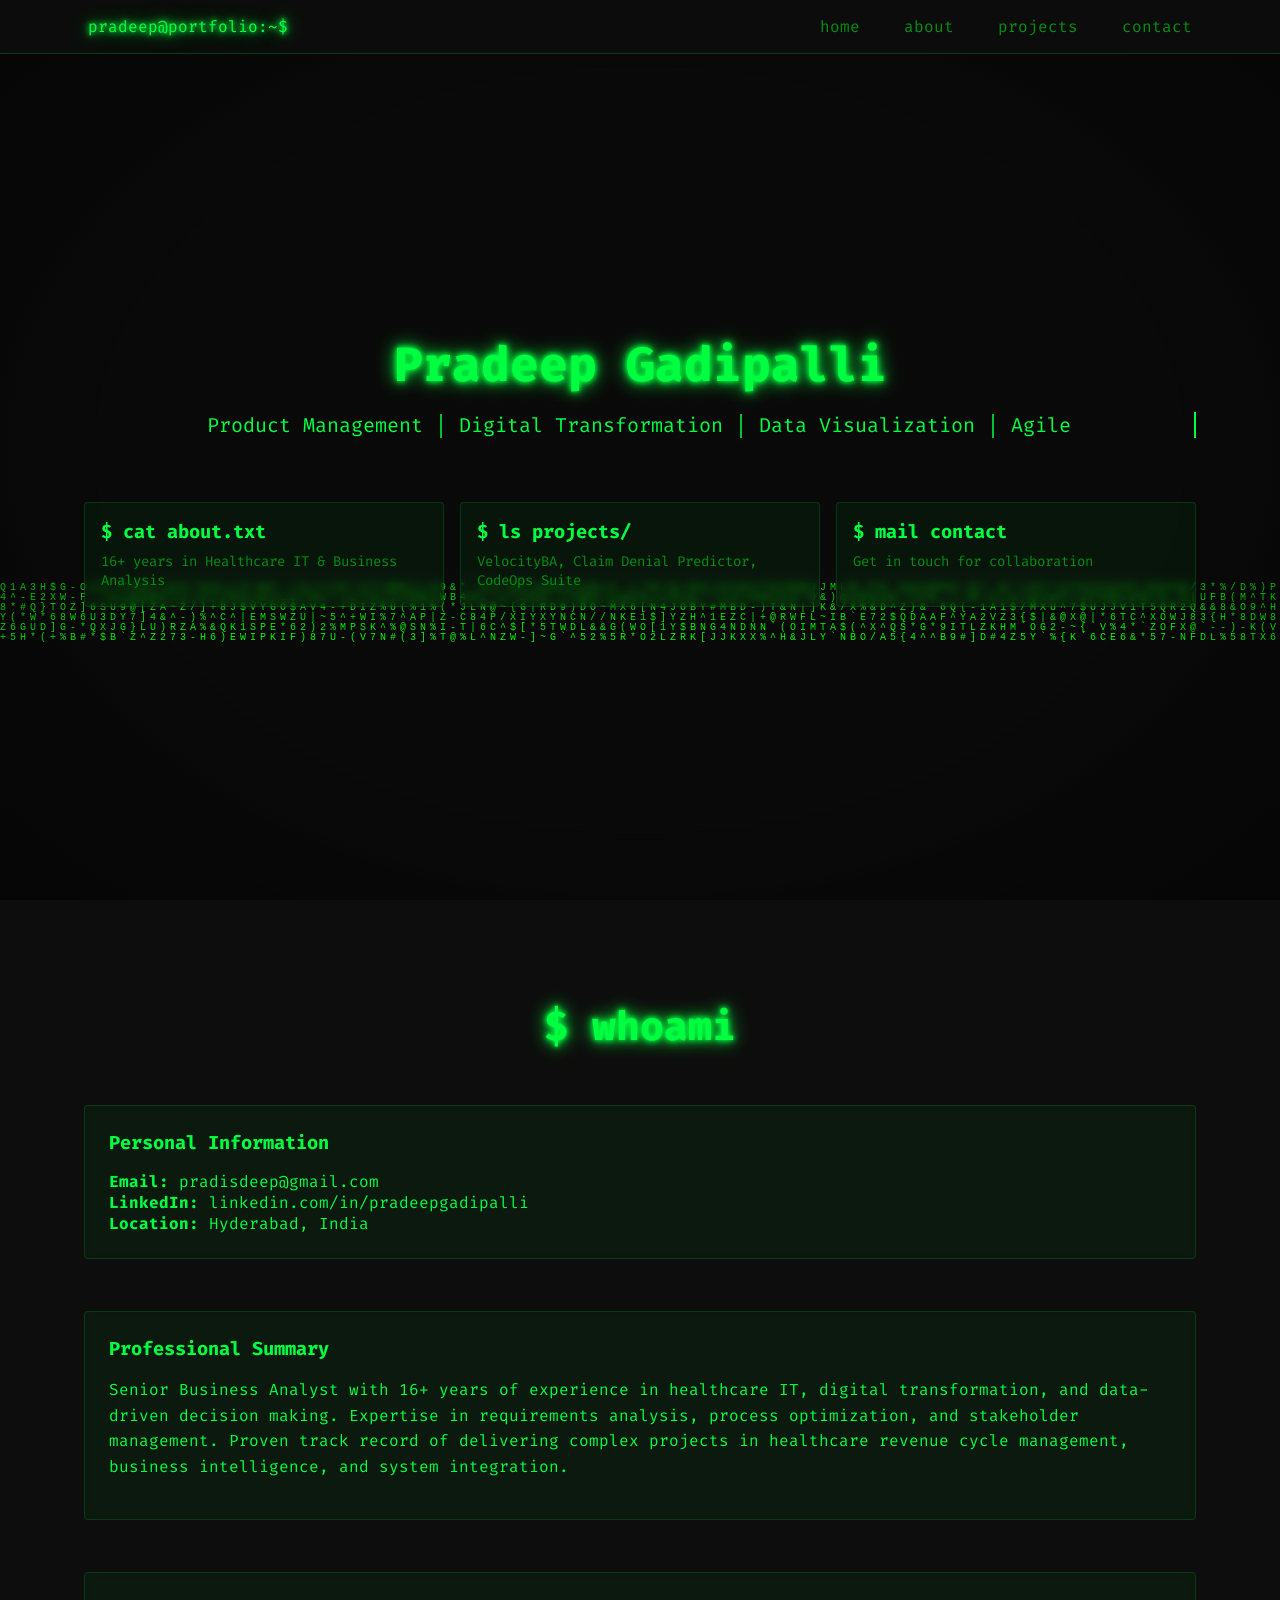
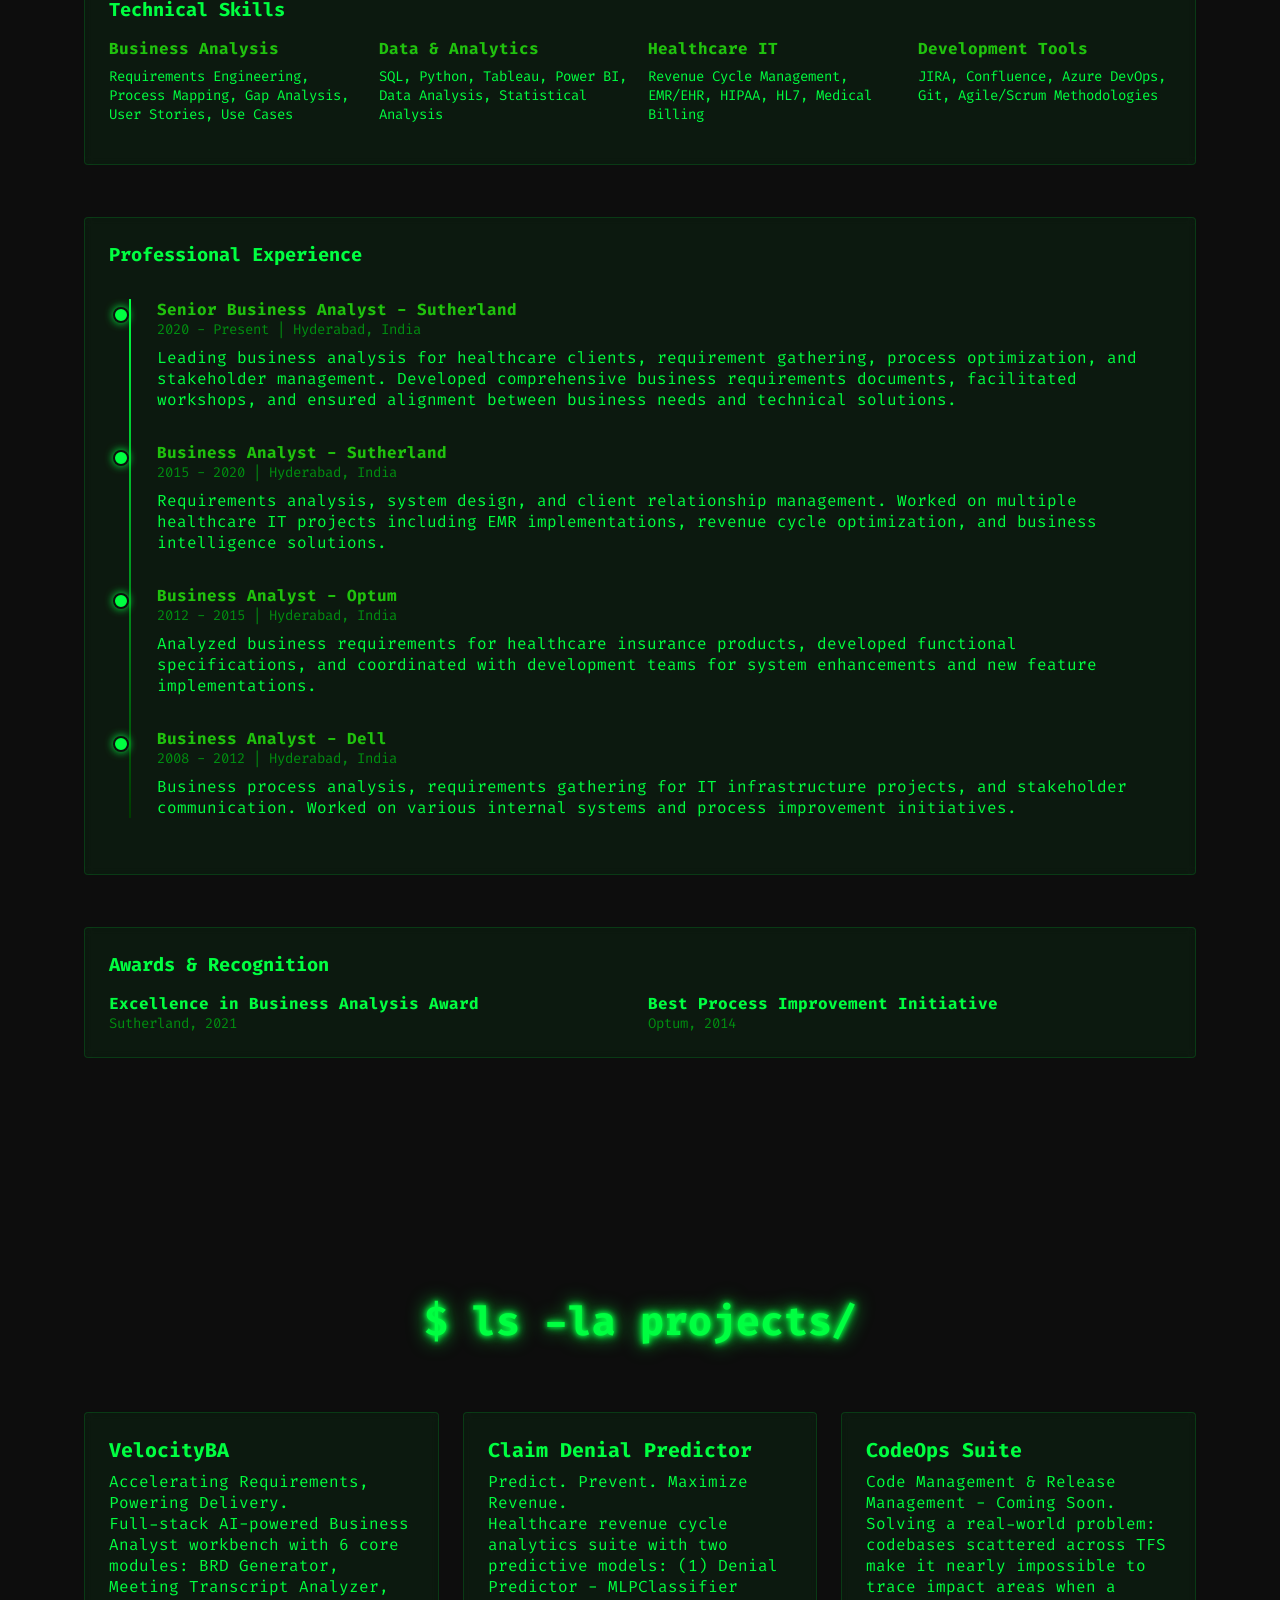
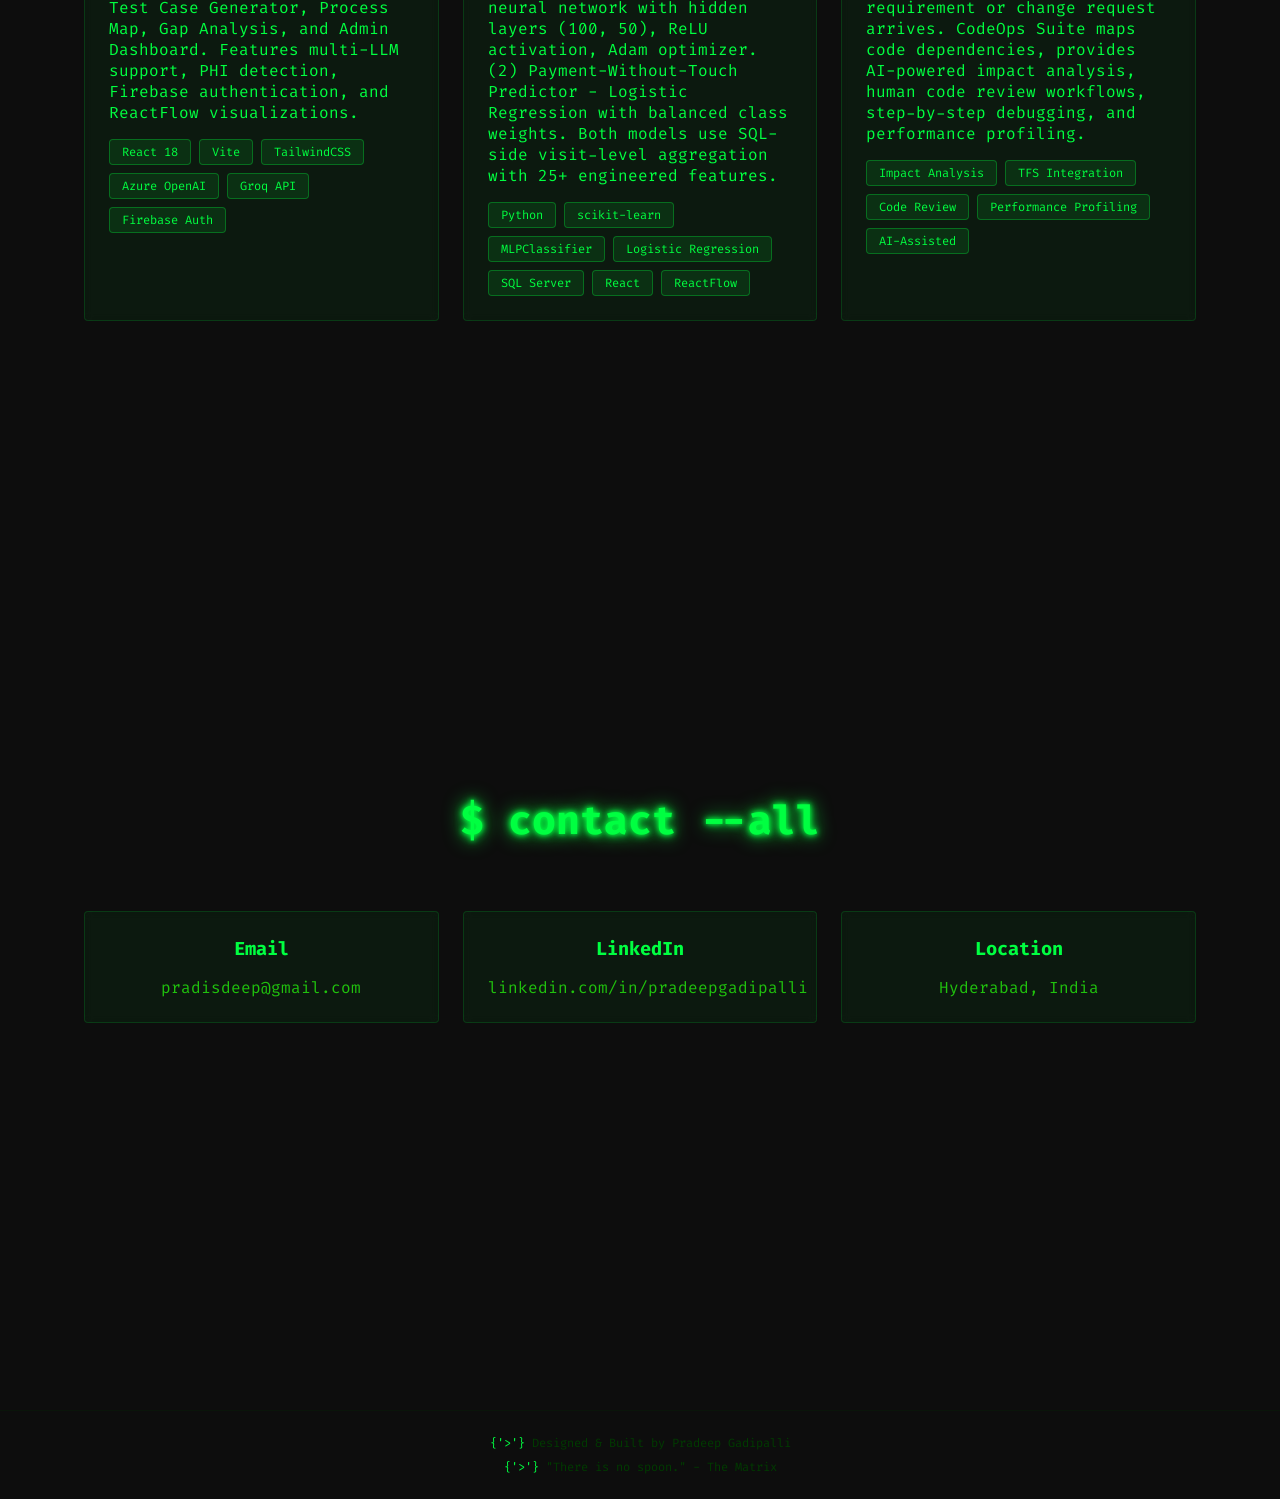
==== commit b2e5b5a5: "Update index.html" ====
--- a/index.html
+++ b/index.html
@@ -453,25 +453,6 @@
                             and stakeholder communication. Worked on various internal systems 
                             and process improvement initiatives.
                         </p>
-                    </div>
-                </div>
-            </div>
-
-            <!-- Certifications -->
-            <div class="matrix-card" style="margin-bottom: 2rem;">
-                <h3 style="color: #00FF41; margin-bottom: 1rem;">Certifications</h3>
-                <div style="display: grid; grid-template-columns: repeat(auto-fit, minmax(250px, 1fr)); gap: 1rem;">
-                    <div>
-                        <p><strong>Certified Business Analysis Professional (CBAP)</strong></p>
-                        <p style="color: #008f11; font-size: 0.875rem;">International Institute of Business Analysis (IIBA)</p>
-                    </div>
-                    <div>
-                        <p><strong>Certified ScrumMaster (CSM)</strong></p>
-                        <p style="color: #008f11; font-size: 0.875rem;">Scrum Alliance</p>
-                    </div>
-                    <div>
-                        <p><strong>ITIL Foundation</strong></p>
-                        <p style="color: #008f11; font-size: 0.875rem;">AXELOS</p>
                     </div>
                 </div>
             </div>
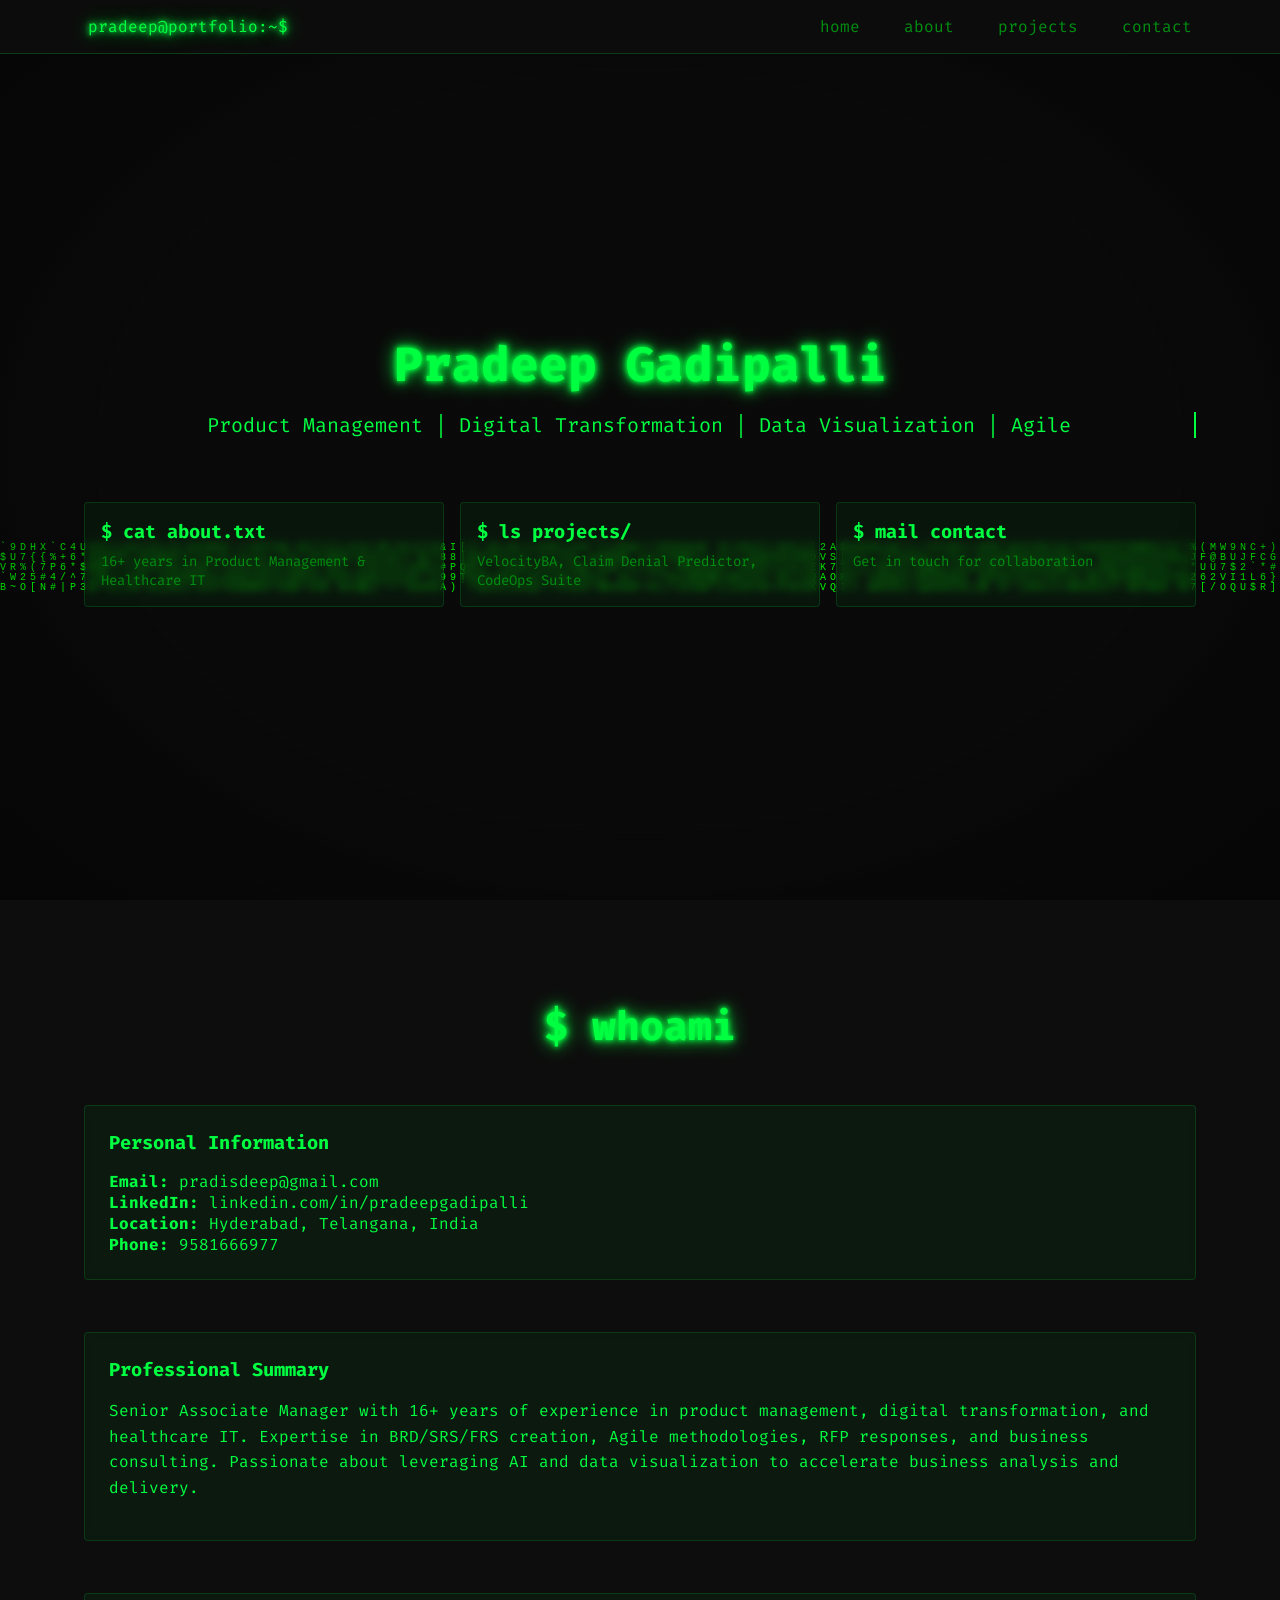
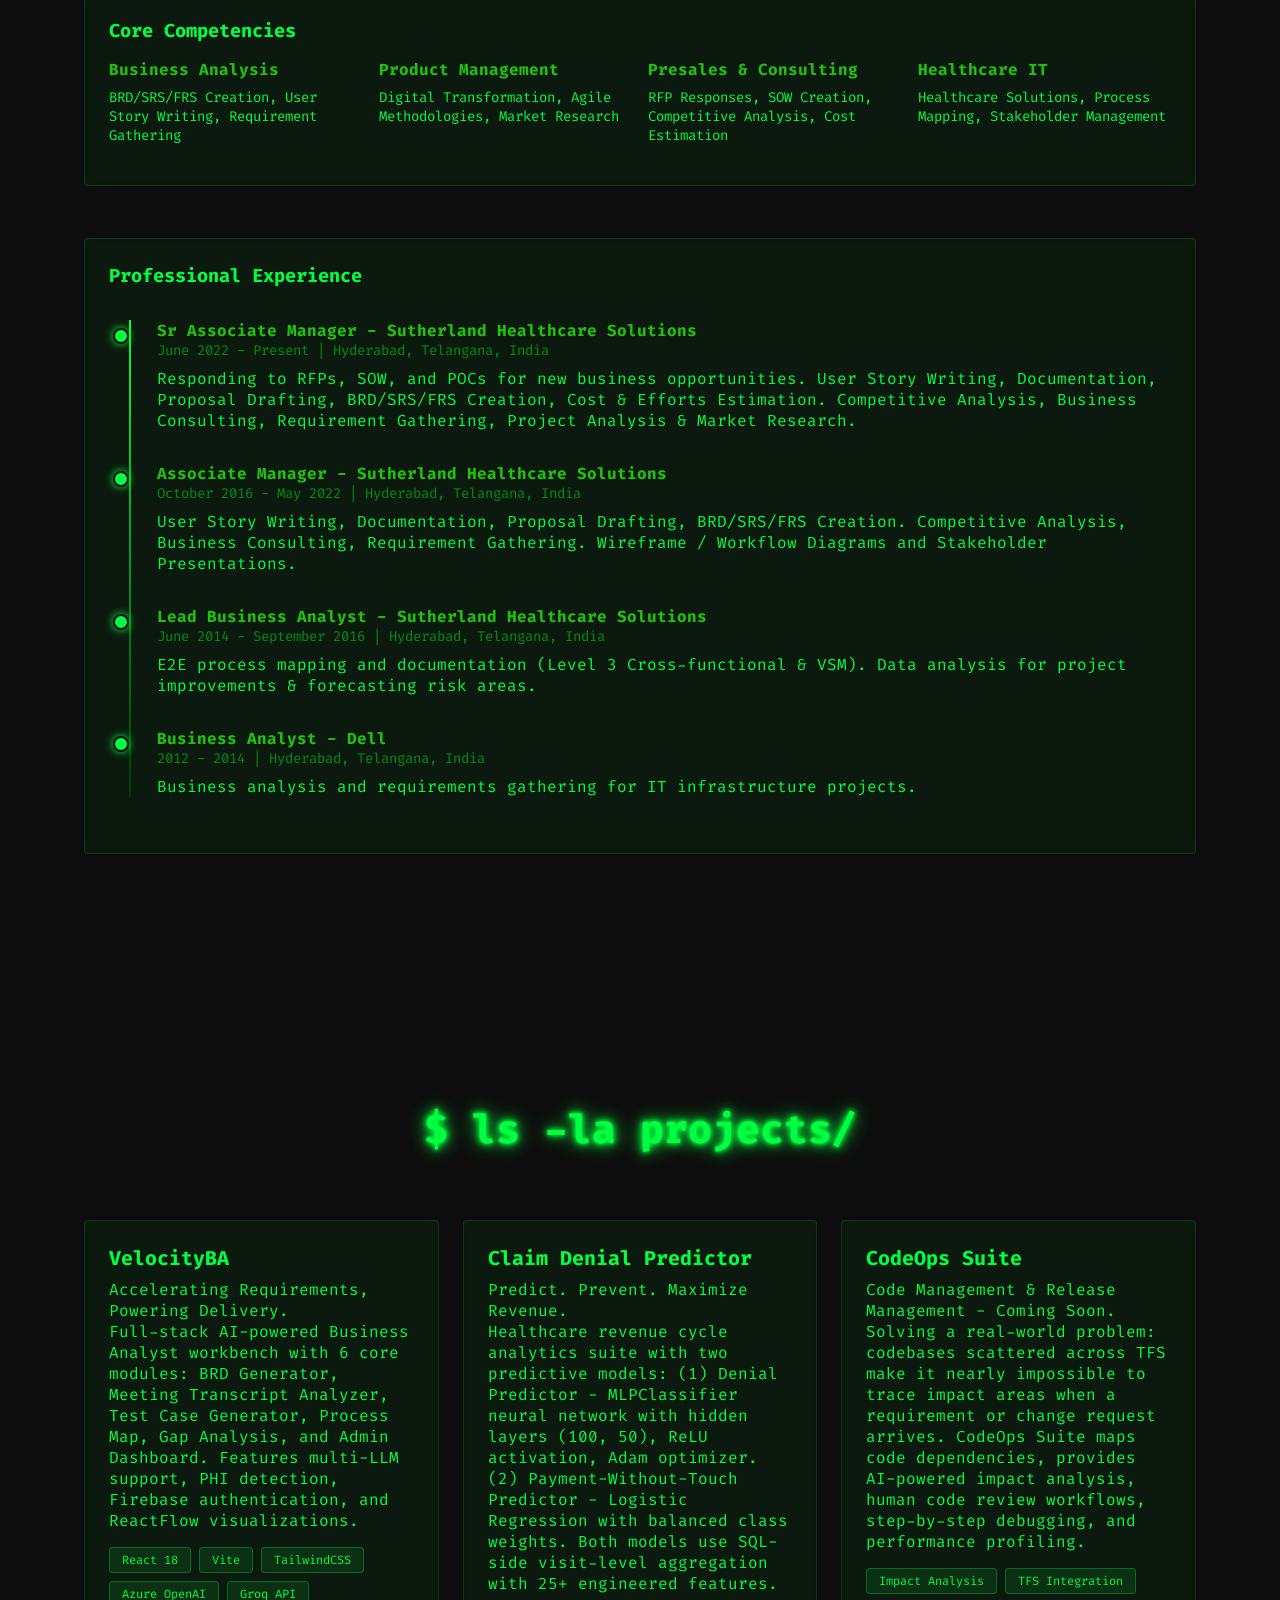
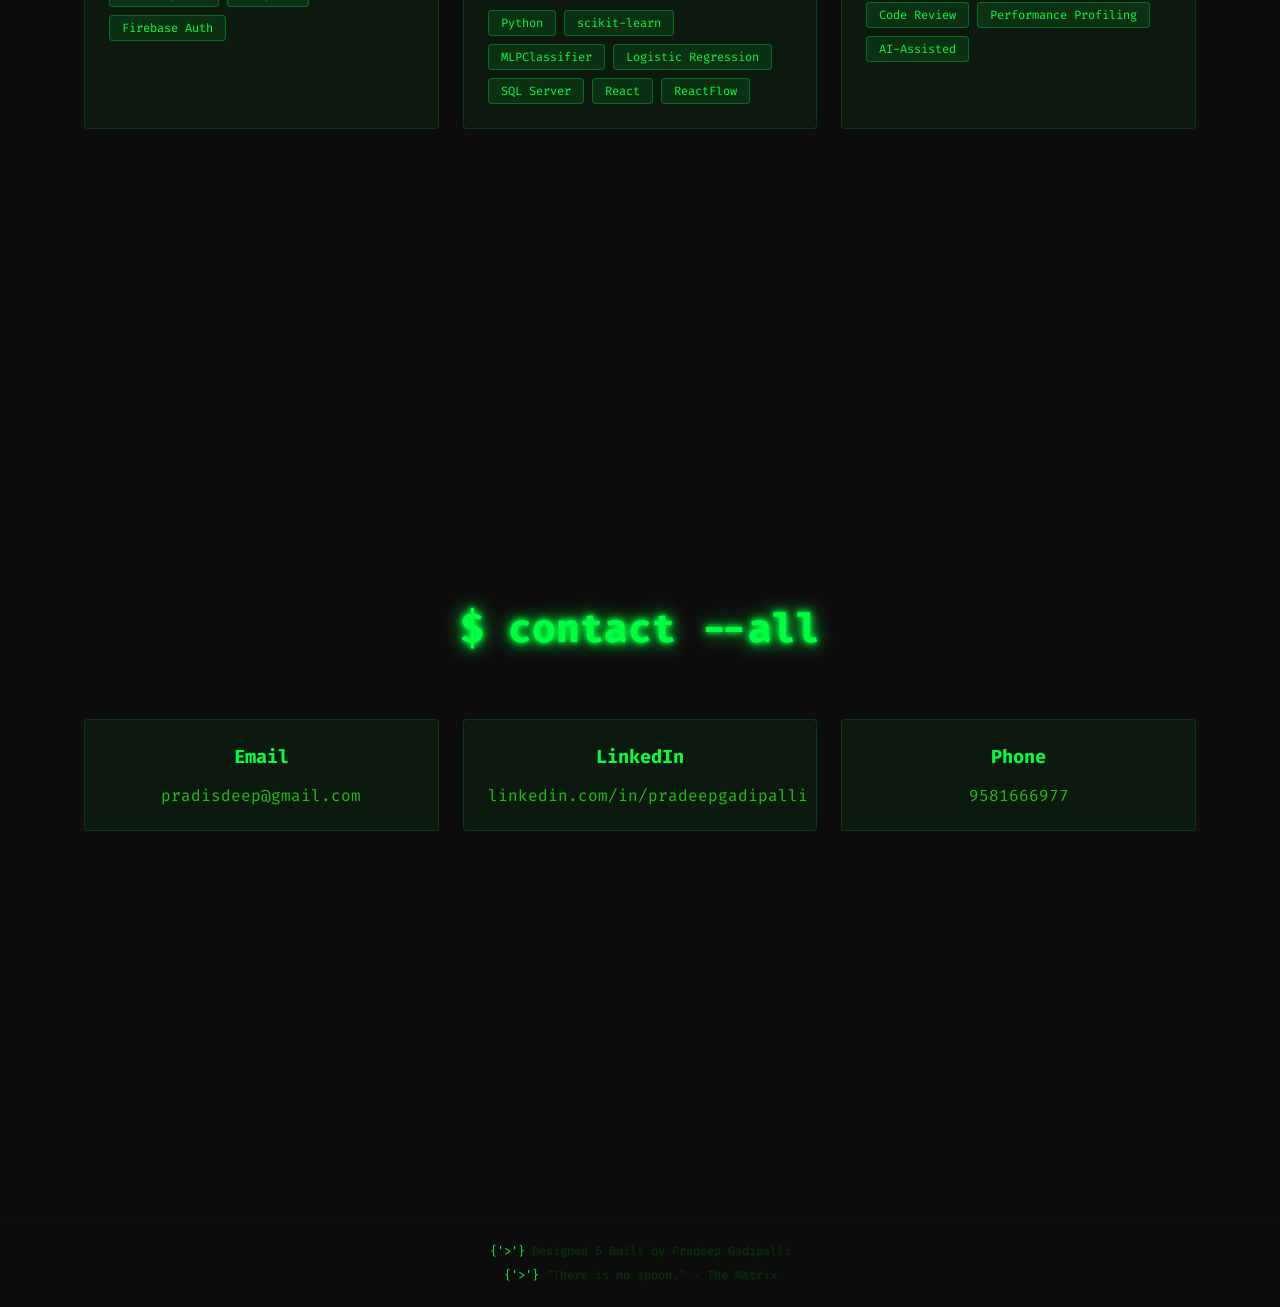
==== commit 6a2a3470: "Update index.html" ====
--- a/index.html
+++ b/index.html
@@ -356,7 +356,7 @@
             <div class="commands">
                 <div class="command-card" onclick="document.getElementById('about').scrollIntoView({behavior: 'smooth'})">
                     <h3>$ cat about.txt</h3>
-                    <p>16+ years in Healthcare IT & Business Analysis</p>
+                    <p>16+ years in Product Management & Healthcare IT</p>
                 </div>
                 <div class="command-card" onclick="document.getElementById('projects').scrollIntoView({behavior: 'smooth'})">
                     <h3>$ ls projects/</h3>
@@ -377,39 +377,39 @@
                 <h3 style="color: #00FF41; margin-bottom: 1rem;">Personal Information</h3>
                 <p><strong>Email:</strong> pradisdeep@gmail.com</p>
                 <p><strong>LinkedIn:</strong> linkedin.com/in/pradeepgadipalli</p>
-                <p><strong>Location:</strong> Hyderabad, India</p>
+                <p><strong>Location:</strong> Hyderabad, Telangana, India</p>
+                <p><strong>Phone:</strong> 9581666977</p>
             </div>
 
             <!-- Professional Summary -->
             <div class="matrix-card" style="margin-bottom: 2rem;">
                 <h3 style="color: #00FF41; margin-bottom: 1rem;">Professional Summary</h3>
                 <p style="margin-bottom: 1rem; line-height: 1.6;">
-                    Senior Business Analyst with 16+ years of experience in healthcare IT, digital transformation, 
-                    and data-driven decision making. Expertise in requirements analysis, process optimization, 
-                    and stakeholder management. Proven track record of delivering complex projects 
-                    in healthcare revenue cycle management, business intelligence, and system integration.
+                    Senior Associate Manager with 16+ years of experience in product management, digital transformation, and healthcare IT. 
+                    Expertise in BRD/SRS/FRS creation, Agile methodologies, RFP responses, and business consulting. 
+                    Passionate about leveraging AI and data visualization to accelerate business analysis and delivery.
                 </p>
             </div>
 
             <!-- Skills -->
             <div class="matrix-card" style="margin-bottom: 2rem;">
-                <h3 style="color: #00FF41; margin-bottom: 1rem;">Technical Skills</h3>
+                <h3 style="color: #00FF41; margin-bottom: 1rem;">Core Competencies</h3>
                 <div class="skills-grid">
                     <div>
                         <h4 style="color: #20c20e; margin-bottom: 0.5rem;">Business Analysis</h4>
-                        <p style="font-size: 0.875rem;">Requirements Engineering, Process Mapping, Gap Analysis, User Stories, Use Cases</p>
+                        <p style="font-size: 0.875rem;">BRD/SRS/FRS Creation, User Story Writing, Requirement Gathering</p>
                     </div>
                     <div>
-                        <h4 style="color: #20c20e; margin-bottom: 0.5rem;">Data & Analytics</h4>
-                        <p style="font-size: 0.875rem;">SQL, Python, Tableau, Power BI, Data Analysis, Statistical Analysis</p>
+                        <h4 style="color: #20c20e; margin-bottom: 0.5rem;">Product Management</h4>
+                        <p style="font-size: 0.875rem;">Digital Transformation, Agile Methodologies, Market Research</p>
+                    </div>
+                    <div>
+                        <h4 style="color: #20c20e; margin-bottom: 0.5rem;">Presales & Consulting</h4>
+                        <p style="font-size: 0.875rem;">RFP Responses, SOW Creation, Competitive Analysis, Cost Estimation</p>
                     </div>
                     <div>
                         <h4 style="color: #20c20e; margin-bottom: 0.5rem;">Healthcare IT</h4>
-                        <p style="font-size: 0.875rem;">Revenue Cycle Management, EMR/EHR, HIPAA, HL7, Medical Billing</p>
-                    </div>
-                    <div>
-                        <h4 style="color: #20c20e; margin-bottom: 0.5rem;">Development Tools</h4>
-                        <p style="font-size: 0.875rem;">JIRA, Confluence, Azure DevOps, Git, Agile/Scrum Methodologies</p>
+                        <p style="font-size: 0.875rem;">Healthcare Solutions, Process Mapping, Stakeholder Management</p>
                     </div>
                 </div>
             </div>
@@ -419,55 +419,37 @@
                 <h3 style="color: #00FF41; margin-bottom: 1rem;">Professional Experience</h3>
                 <div class="timeline">
                     <div class="timeline-item">
-                        <h4 style="color: #20c20e;">Senior Business Analyst - Sutherland</h4>
-                        <p style="color: #008f11; font-size: 0.875rem;">2020 - Present | Hyderabad, India</p>
+                        <h4 style="color: #20c20e;">Sr Associate Manager - Sutherland Healthcare Solutions</h4>
+                        <p style="color: #008f11; font-size: 0.875rem;">June 2022 - Present | Hyderabad, Telangana, India</p>
                         <p style="margin-top: 0.5rem;">
-                            Leading business analysis for healthcare clients, requirement gathering, process optimization, 
-                            and stakeholder management. Developed comprehensive business requirements documents, 
-                            facilitated workshops, and ensured alignment between business needs and technical solutions.
+                            Responding to RFPs, SOW, and POCs for new business opportunities. User Story Writing, Documentation, 
+                            Proposal Drafting, BRD/SRS/FRS Creation, Cost & Efforts Estimation. Competitive Analysis, 
+                            Business Consulting, Requirement Gathering, Project Analysis & Market Research.
                         </p>
                     </div>
                     <div class="timeline-item">
-                        <h4 style="color: #20c20e;">Business Analyst - Sutherland</h4>
-                        <p style="color: #008f11; font-size: 0.875rem;">2015 - 2020 | Hyderabad, India</p>
+                        <h4 style="color: #20c20e;">Associate Manager - Sutherland Healthcare Solutions</h4>
+                        <p style="color: #008f11; font-size: 0.875rem;">October 2016 - May 2022 | Hyderabad, Telangana, India</p>
                         <p style="margin-top: 0.5rem;">
-                            Requirements analysis, system design, and client relationship management. 
-                            Worked on multiple healthcare IT projects including EMR implementations, 
-                            revenue cycle optimization, and business intelligence solutions.
+                            User Story Writing, Documentation, Proposal Drafting, BRD/SRS/FRS Creation. 
+                            Competitive Analysis, Business Consulting, Requirement Gathering. 
+                            Wireframe / Workflow Diagrams and Stakeholder Presentations.
                         </p>
                     </div>
                     <div class="timeline-item">
-                        <h4 style="color: #20c20e;">Business Analyst - Optum</h4>
-                        <p style="color: #008f11; font-size: 0.875rem;">2012 - 2015 | Hyderabad, India</p>
+                        <h4 style="color: #20c20e;">Lead Business Analyst - Sutherland Healthcare Solutions</h4>
+                        <p style="color: #008f11; font-size: 0.875rem;">June 2014 - September 2016 | Hyderabad, Telangana, India</p>
                         <p style="margin-top: 0.5rem;">
-                            Analyzed business requirements for healthcare insurance products, 
-                            developed functional specifications, and coordinated with development teams 
-                            for system enhancements and new feature implementations.
+                            E2E process mapping and documentation (Level 3 Cross-functional & VSM). 
+                            Data analysis for project improvements & forecasting risk areas.
                         </p>
                     </div>
                     <div class="timeline-item">
                         <h4 style="color: #20c20e;">Business Analyst - Dell</h4>
-                        <p style="color: #008f11; font-size: 0.875rem;">2008 - 2012 | Hyderabad, India</p>
+                        <p style="color: #008f11; font-size: 0.875rem;">2012 - 2014 | Hyderabad, Telangana, India</p>
                         <p style="margin-top: 0.5rem;">
-                            Business process analysis, requirements gathering for IT infrastructure projects, 
-                            and stakeholder communication. Worked on various internal systems 
-                            and process improvement initiatives.
+                            Business analysis and requirements gathering for IT infrastructure projects.
                         </p>
-                    </div>
-                </div>
-            </div>
-
-            <!-- Awards -->
-            <div class="matrix-card">
-                <h3 style="color: #00FF41; margin-bottom: 1rem;">Awards & Recognition</h3>
-                <div style="display: grid; grid-template-columns: repeat(auto-fit, minmax(300px, 1fr)); gap: 1rem;">
-                    <div>
-                        <p><strong>Excellence in Business Analysis Award</strong></p>
-                        <p style="color: #008f11; font-size: 0.875rem;">Sutherland, 2021</p>
-                    </div>
-                    <div>
-                        <p><strong>Best Process Improvement Initiative</strong></p>
-                        <p style="color: #008f11; font-size: 0.875rem;">Optum, 2014</p>
                     </div>
                 </div>
             </div>
@@ -546,8 +528,8 @@
                     <p style="color: #20c20e;">linkedin.com/in/pradeepgadipalli</p>
                 </div>
                 <div class="contact-card">
-                    <h3 style="color: #00FF41; margin-bottom: 1rem;">Location</h3>
-                    <p style="color: #20c20e;">Hyderabad, India</p>
+                    <h3 style="color: #00FF41; margin-bottom: 1rem;">Phone</h3>
+                    <p style="color: #20c20e;">9581666977</p>
                 </div>
             </div>
         </section>
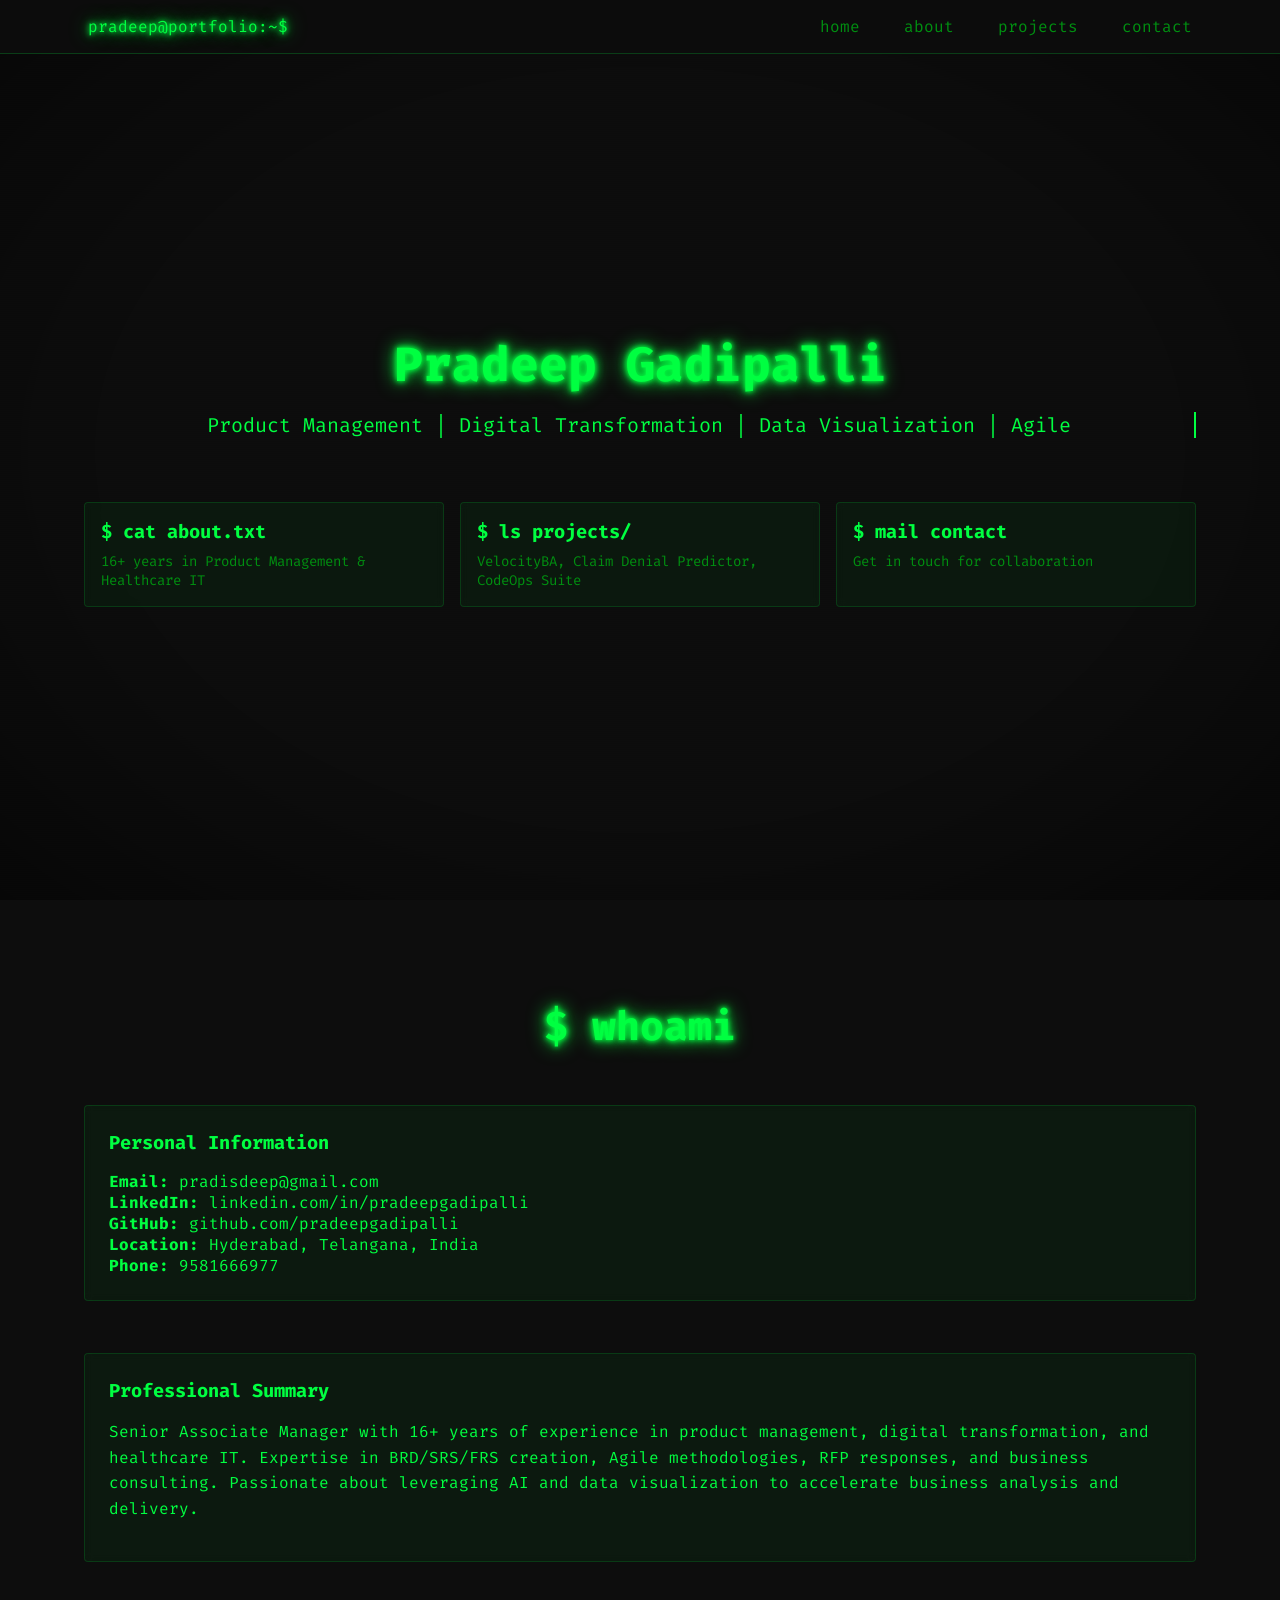
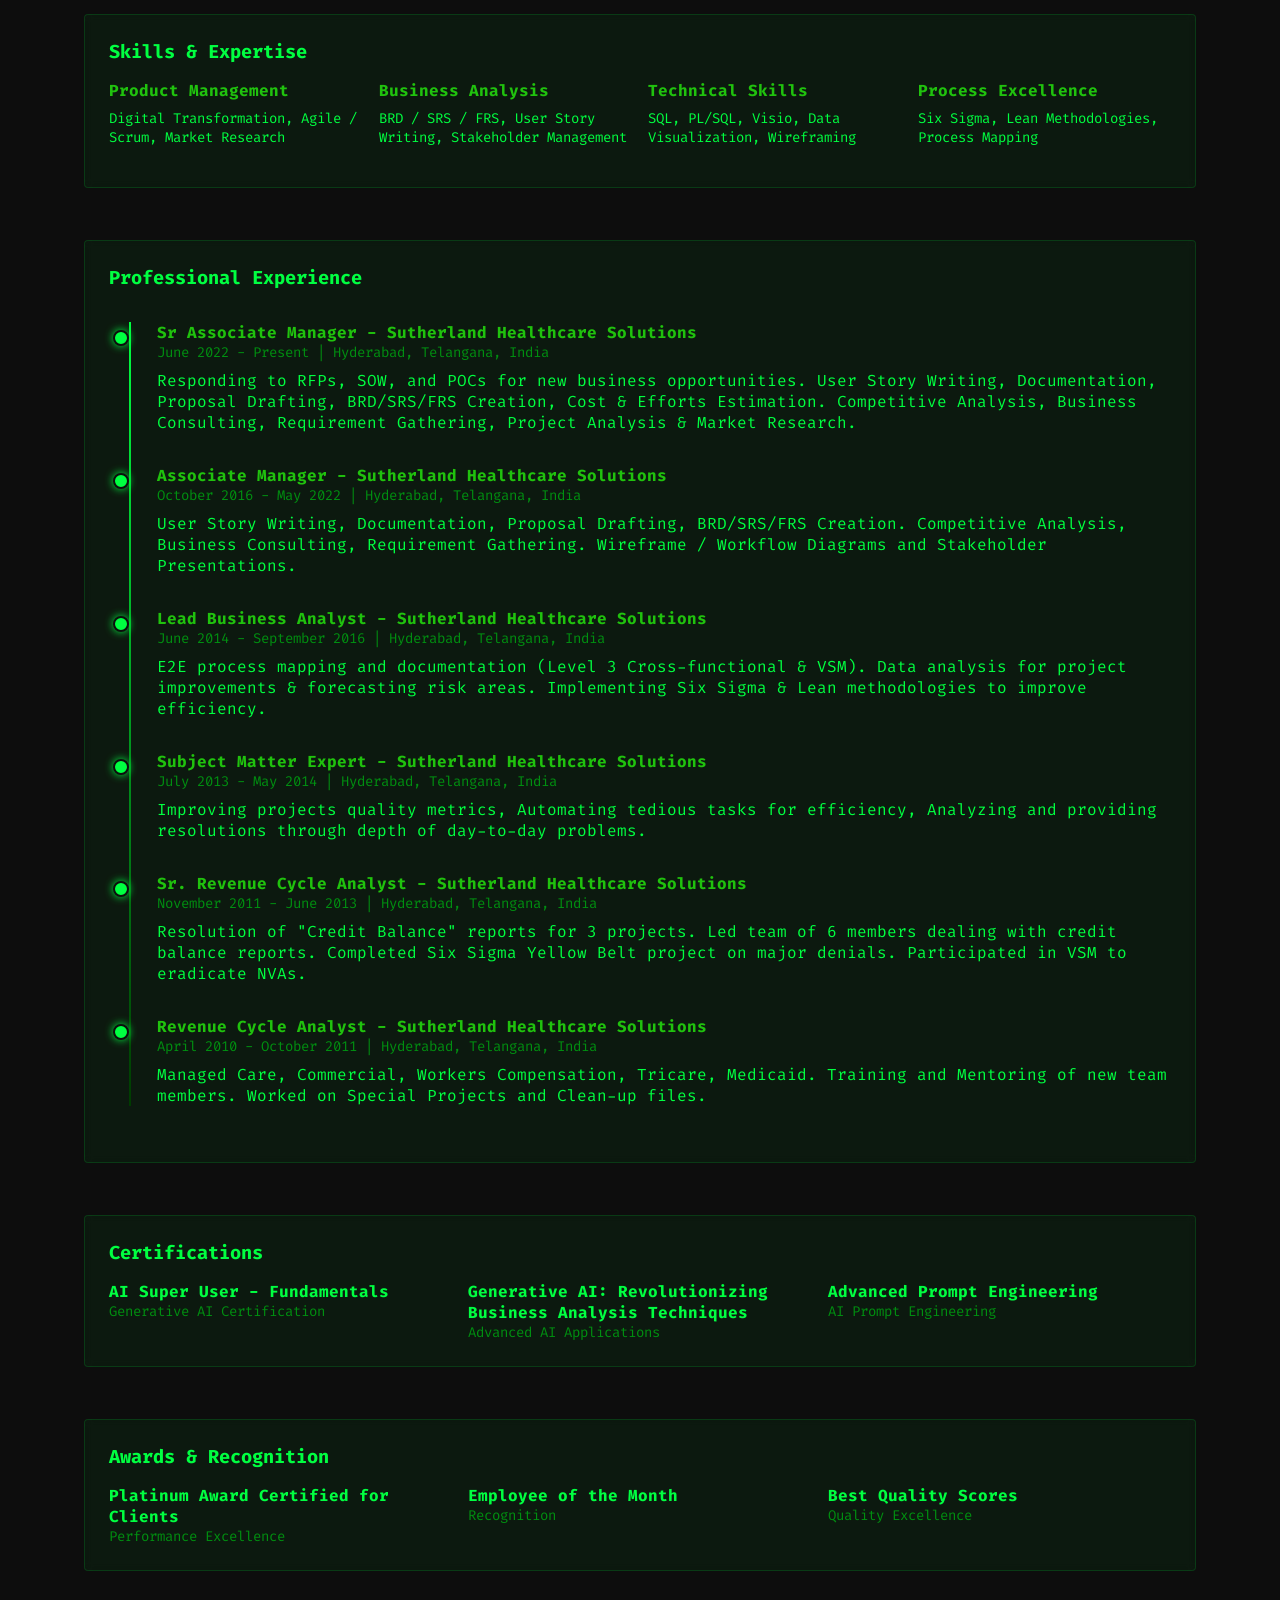
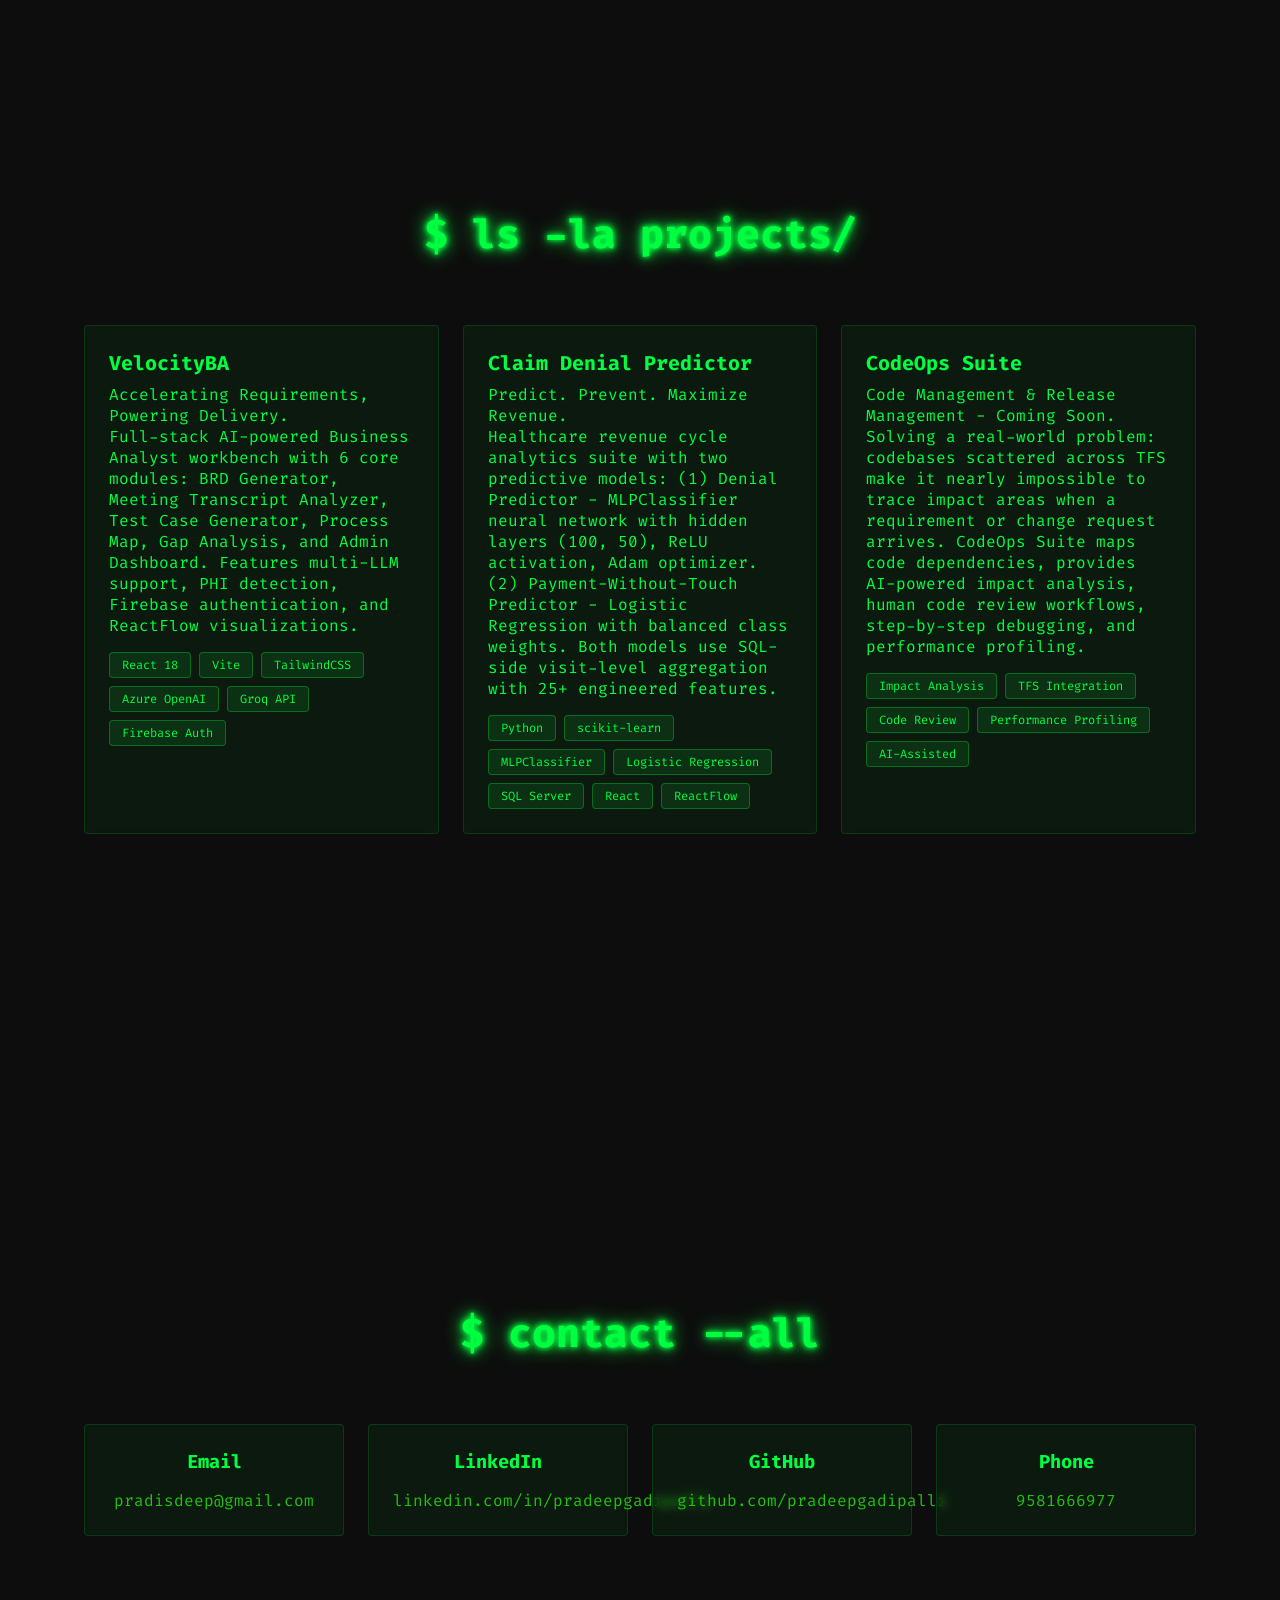
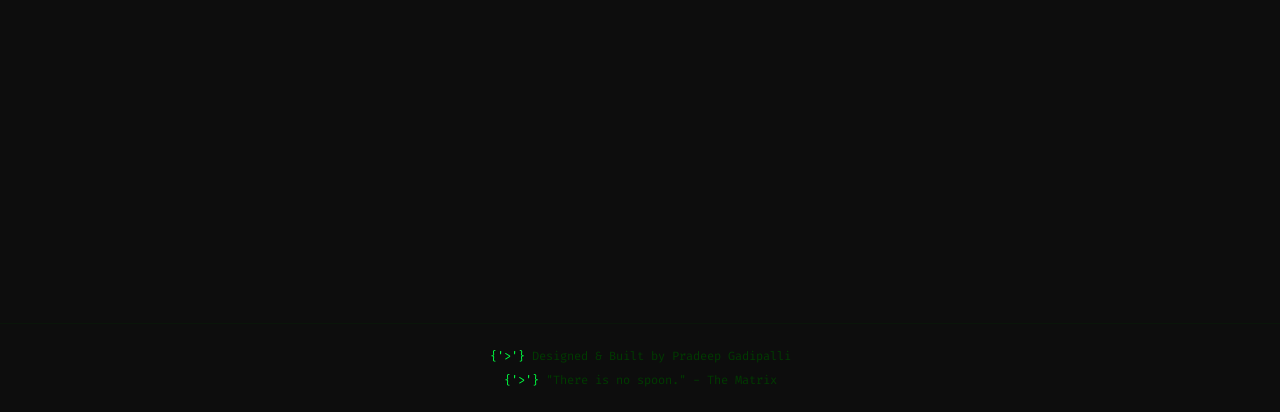
==== commit 15be82cc: "Update index.html" ====
--- a/index.html
+++ b/index.html
@@ -377,6 +377,7 @@
                 <h3 style="color: #00FF41; margin-bottom: 1rem;">Personal Information</h3>
                 <p><strong>Email:</strong> pradisdeep@gmail.com</p>
                 <p><strong>LinkedIn:</strong> linkedin.com/in/pradeepgadipalli</p>
+                <p><strong>GitHub:</strong> github.com/pradeepgadipalli</p>
                 <p><strong>Location:</strong> Hyderabad, Telangana, India</p>
                 <p><strong>Phone:</strong> 9581666977</p>
             </div>
@@ -393,23 +394,23 @@
 
             <!-- Skills -->
             <div class="matrix-card" style="margin-bottom: 2rem;">
-                <h3 style="color: #00FF41; margin-bottom: 1rem;">Core Competencies</h3>
+                <h3 style="color: #00FF41; margin-bottom: 1rem;">Skills & Expertise</h3>
                 <div class="skills-grid">
                     <div>
+                        <h4 style="color: #20c20e; margin-bottom: 0.5rem;">Product Management</h4>
+                        <p style="font-size: 0.875rem;">Digital Transformation, Agile / Scrum, Market Research</p>
+                    </div>
+                    <div>
                         <h4 style="color: #20c20e; margin-bottom: 0.5rem;">Business Analysis</h4>
-                        <p style="font-size: 0.875rem;">BRD/SRS/FRS Creation, User Story Writing, Requirement Gathering</p>
-                    </div>
-                    <div>
-                        <h4 style="color: #20c20e; margin-bottom: 0.5rem;">Product Management</h4>
-                        <p style="font-size: 0.875rem;">Digital Transformation, Agile Methodologies, Market Research</p>
-                    </div>
-                    <div>
-                        <h4 style="color: #20c20e; margin-bottom: 0.5rem;">Presales & Consulting</h4>
-                        <p style="font-size: 0.875rem;">RFP Responses, SOW Creation, Competitive Analysis, Cost Estimation</p>
-                    </div>
-                    <div>
-                        <h4 style="color: #20c20e; margin-bottom: 0.5rem;">Healthcare IT</h4>
-                        <p style="font-size: 0.875rem;">Healthcare Solutions, Process Mapping, Stakeholder Management</p>
+                        <p style="font-size: 0.875rem;">BRD / SRS / FRS, User Story Writing, Stakeholder Management</p>
+                    </div>
+                    <div>
+                        <h4 style="color: #20c20e; margin-bottom: 0.5rem;">Technical Skills</h4>
+                        <p style="font-size: 0.875rem;">SQL, PL/SQL, Visio, Data Visualization, Wireframing</p>
+                    </div>
+                    <div>
+                        <h4 style="color: #20c20e; margin-bottom: 0.5rem;">Process Excellence</h4>
+                        <p style="font-size: 0.875rem;">Six Sigma, Lean Methodologies, Process Mapping</p>
                     </div>
                 </div>
             </div>
@@ -442,14 +443,70 @@
                         <p style="margin-top: 0.5rem;">
                             E2E process mapping and documentation (Level 3 Cross-functional & VSM). 
                             Data analysis for project improvements & forecasting risk areas.
+                            Implementing Six Sigma & Lean methodologies to improve efficiency.
                         </p>
                     </div>
                     <div class="timeline-item">
-                        <h4 style="color: #20c20e;">Business Analyst - Dell</h4>
-                        <p style="color: #008f11; font-size: 0.875rem;">2012 - 2014 | Hyderabad, Telangana, India</p>
+                        <h4 style="color: #20c20e;">Subject Matter Expert - Sutherland Healthcare Solutions</h4>
+                        <p style="color: #008f11; font-size: 0.875rem;">July 2013 - May 2014 | Hyderabad, Telangana, India</p>
                         <p style="margin-top: 0.5rem;">
-                            Business analysis and requirements gathering for IT infrastructure projects.
+                            Improving projects quality metrics, Automating tedious tasks for efficiency, 
+                            Analyzing and providing resolutions through depth of day-to-day problems.
                         </p>
+                    </div>
+                    <div class="timeline-item">
+                        <h4 style="color: #20c20e;">Sr. Revenue Cycle Analyst - Sutherland Healthcare Solutions</h4>
+                        <p style="color: #008f11; font-size: 0.875rem;">November 2011 - June 2013 | Hyderabad, Telangana, India</p>
+                        <p style="margin-top: 0.5rem;">
+                            Resolution of "Credit Balance" reports for 3 projects. Led team of 6 members dealing with credit balance reports. 
+                            Completed Six Sigma Yellow Belt project on major denials. Participated in VSM to eradicate NVAs.
+                        </p>
+                    </div>
+                    <div class="timeline-item">
+                        <h4 style="color: #20c20e;">Revenue Cycle Analyst - Sutherland Healthcare Solutions</h4>
+                        <p style="color: #008f11; font-size: 0.875rem;">April 2010 - October 2011 | Hyderabad, Telangana, India</p>
+                        <p style="margin-top: 0.5rem;">
+                            Managed Care, Commercial, Workers Compensation, Tricare, Medicaid. 
+                            Training and Mentoring of new team members. Worked on Special Projects and Clean-up files.
+                        </p>
+                    </div>
+                </div>
+            </div>
+
+            <!-- Certifications -->
+            <div class="matrix-card" style="margin-bottom: 2rem;">
+                <h3 style="color: #00FF41; margin-bottom: 1rem;">Certifications</h3>
+                <div style="display: grid; grid-template-columns: repeat(auto-fit, minmax(250px, 1fr)); gap: 1rem;">
+                    <div>
+                        <p><strong>AI Super User - Fundamentals</strong></p>
+                        <p style="color: #008f11; font-size: 0.875rem;">Generative AI Certification</p>
+                    </div>
+                    <div>
+                        <p><strong>Generative AI: Revolutionizing Business Analysis Techniques</strong></p>
+                        <p style="color: #008f11; font-size: 0.875rem;">Advanced AI Applications</p>
+                    </div>
+                    <div>
+                        <p><strong>Advanced Prompt Engineering</strong></p>
+                        <p style="color: #008f11; font-size: 0.875rem;">AI Prompt Engineering</p>
+                    </div>
+                </div>
+            </div>
+
+            <!-- Awards -->
+            <div class="matrix-card">
+                <h3 style="color: #00FF41; margin-bottom: 1rem;">Awards & Recognition</h3>
+                <div style="display: grid; grid-template-columns: repeat(auto-fit, minmax(250px, 1fr)); gap: 1rem;">
+                    <div>
+                        <p><strong>Platinum Award Certified for Clients</strong></p>
+                        <p style="color: #008f11; font-size: 0.875rem;">Performance Excellence</p>
+                    </div>
+                    <div>
+                        <p><strong>Employee of the Month</strong></p>
+                        <p style="color: #008f11; font-size: 0.875rem;">Recognition</p>
+                    </div>
+                    <div>
+                        <p><strong>Best Quality Scores</strong></p>
+                        <p style="color: #008f11; font-size: 0.875rem;">Quality Excellence</p>
                     </div>
                 </div>
             </div>
@@ -528,6 +585,10 @@
                     <p style="color: #20c20e;">linkedin.com/in/pradeepgadipalli</p>
                 </div>
                 <div class="contact-card">
+                    <h3 style="color: #00FF41; margin-bottom: 1rem;">GitHub</h3>
+                    <p style="color: #20c20e;">github.com/pradeepgadipalli</p>
+                </div>
+                <div class="contact-card">
                     <h3 style="color: #00FF41; margin-bottom: 1rem;">Phone</h3>
                     <p style="color: #20c20e;">9581666977</p>
                 </div>
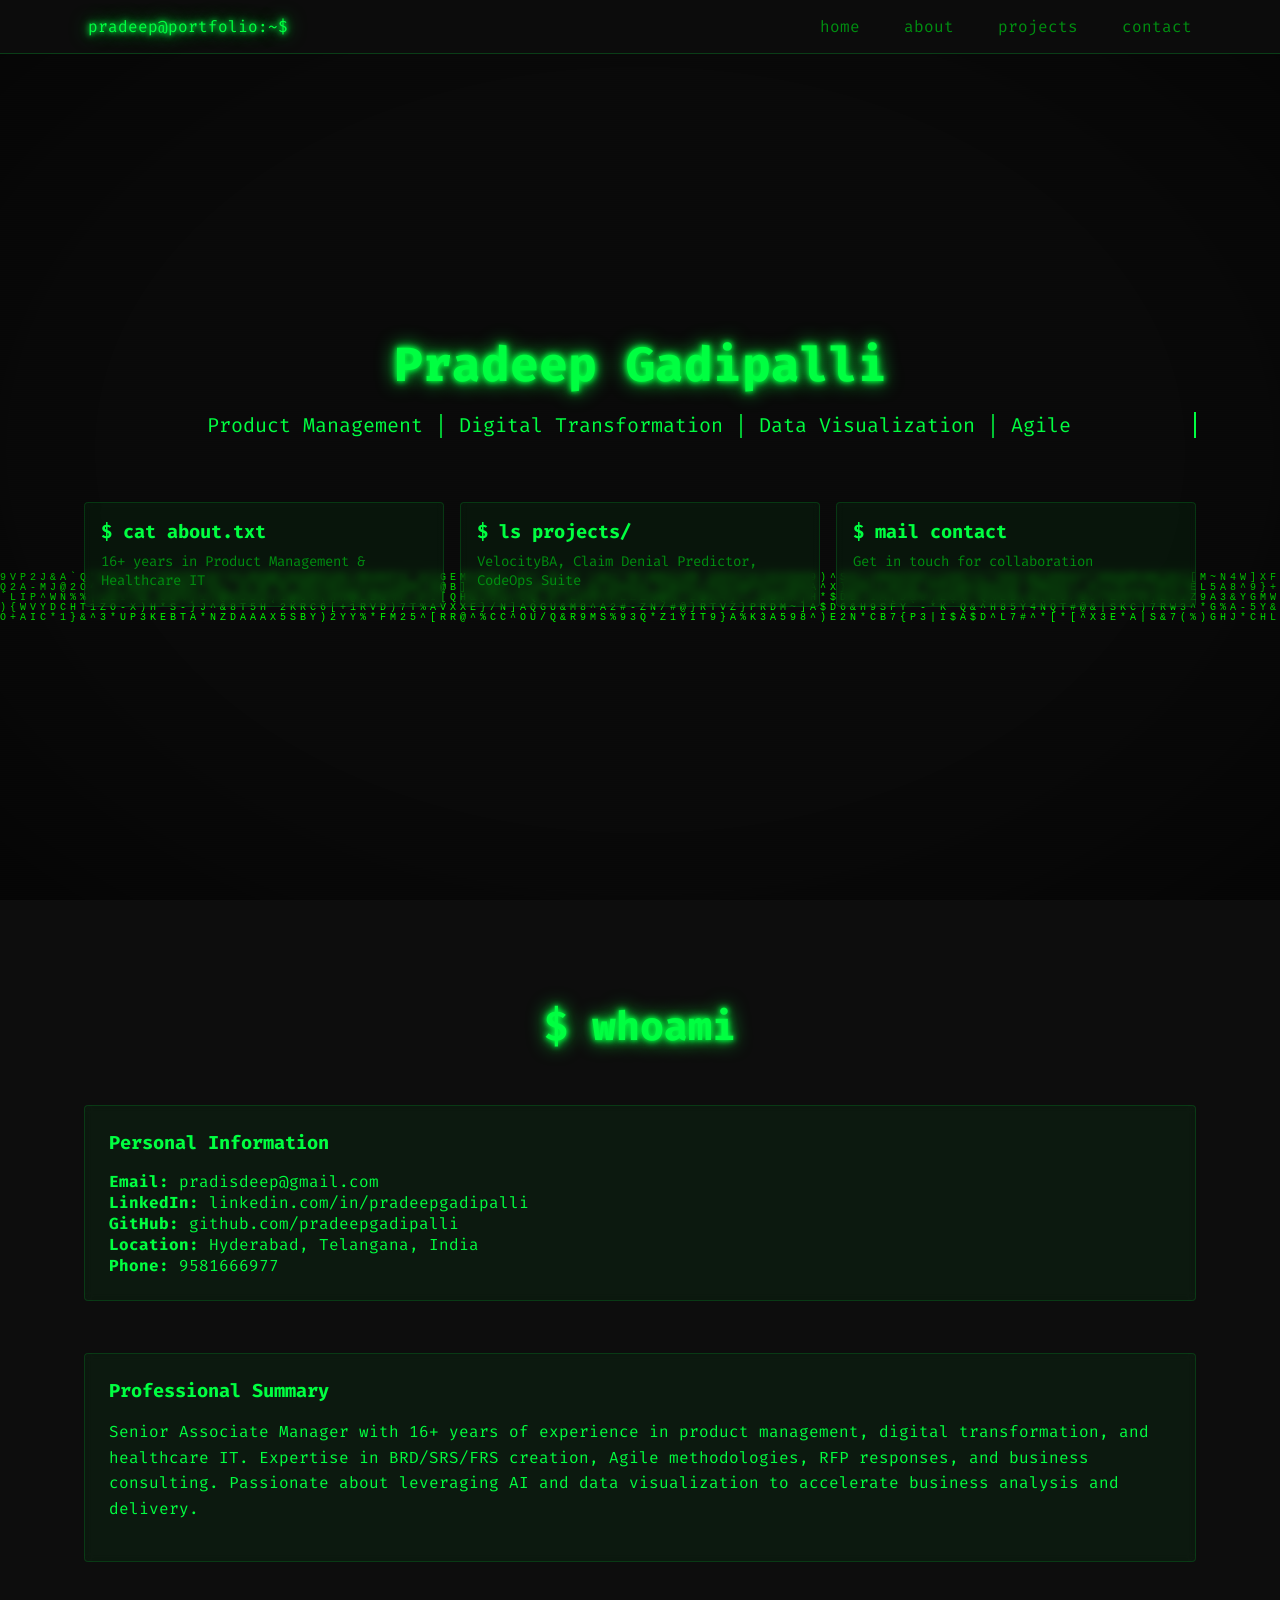
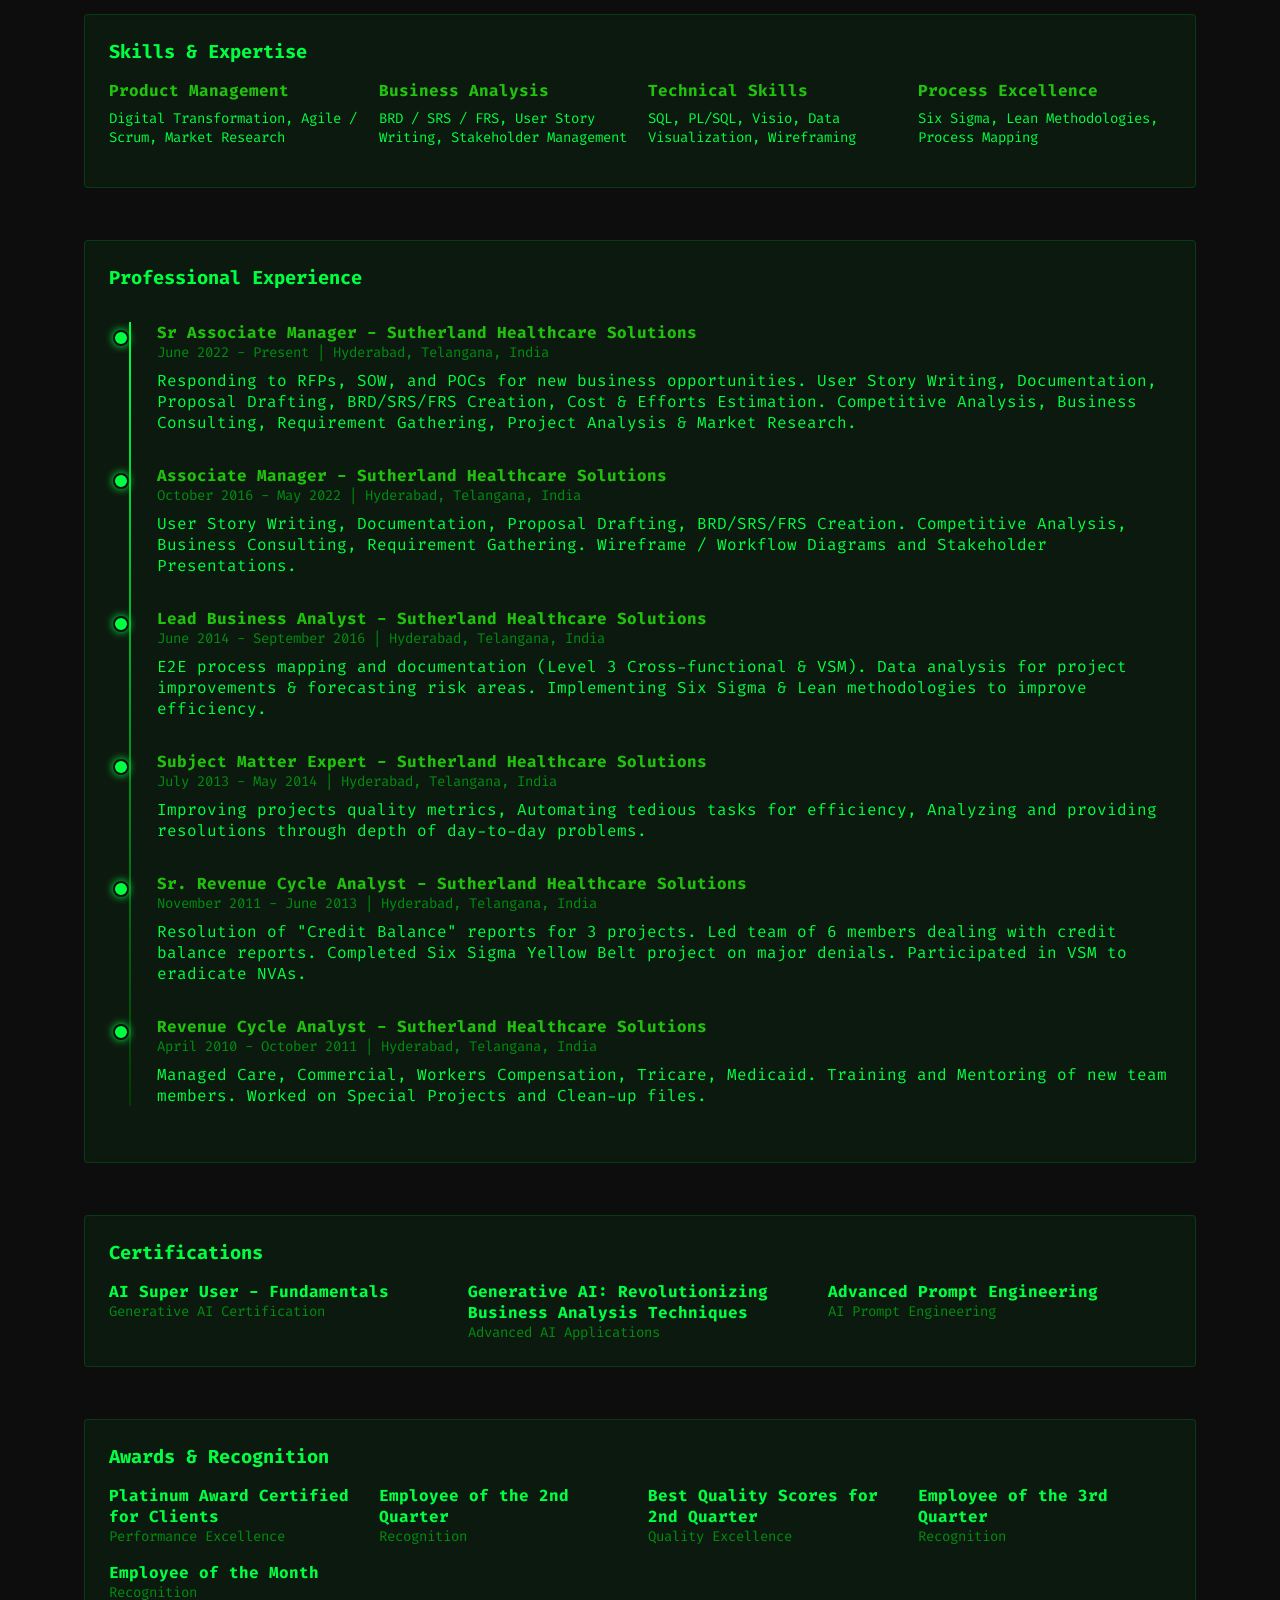
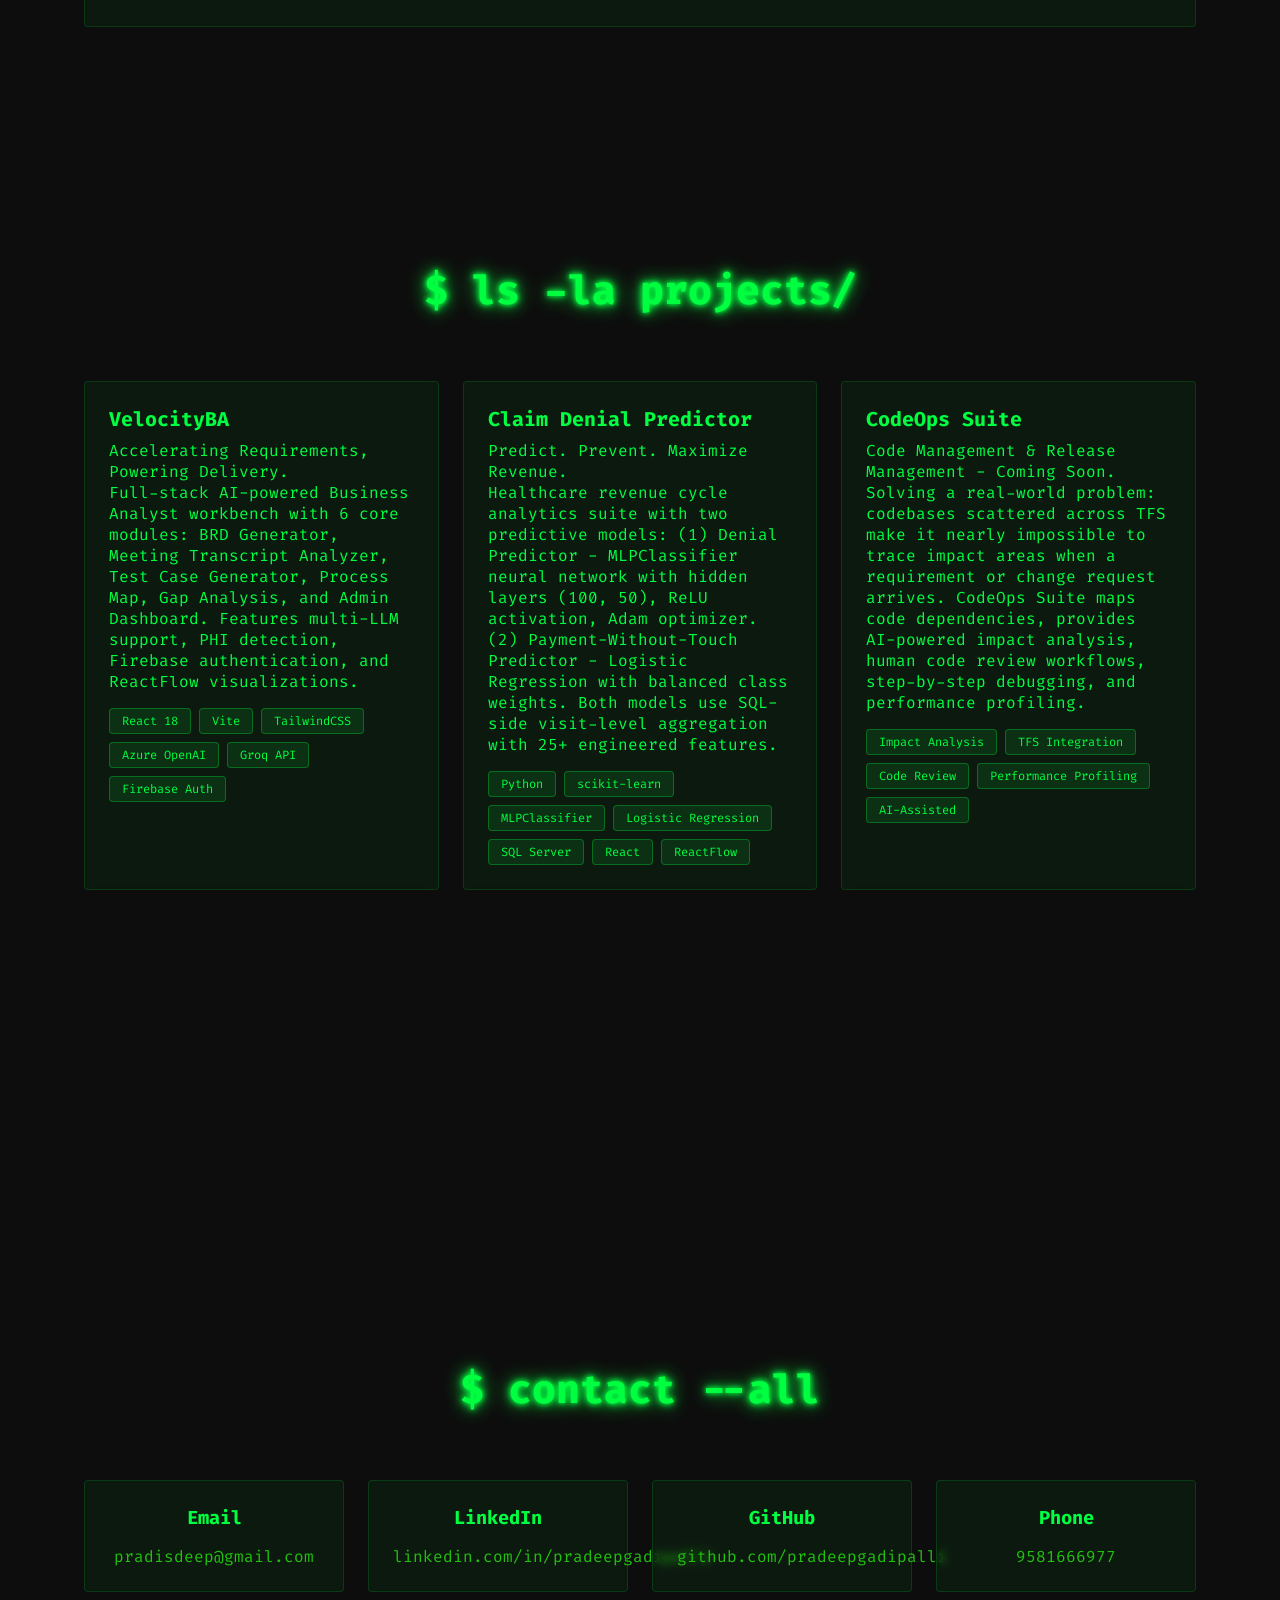
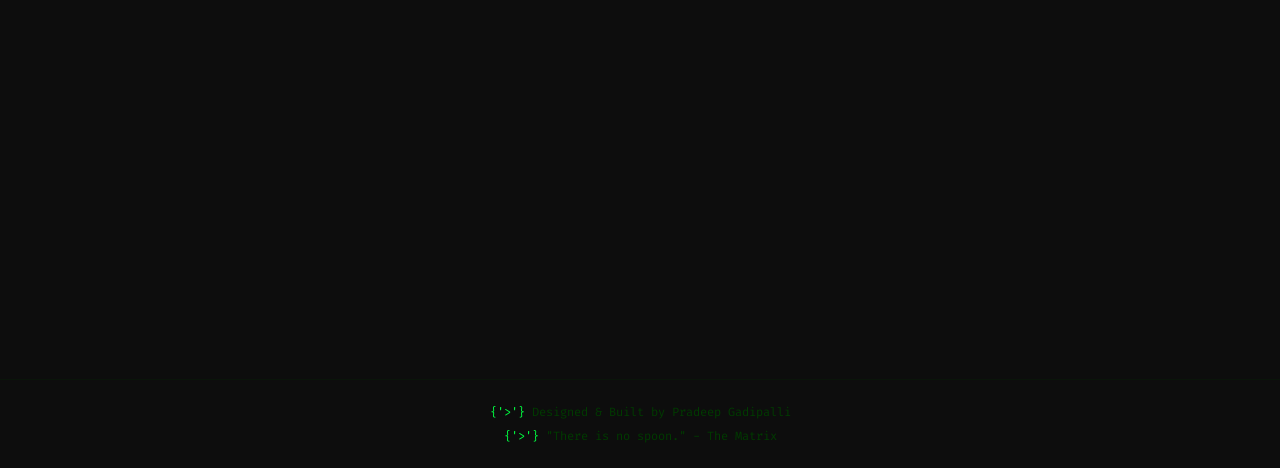
==== commit 750168ec: "Update index.html" ====
--- a/index.html
+++ b/index.html
@@ -501,12 +501,20 @@
                         <p style="color: #008f11; font-size: 0.875rem;">Performance Excellence</p>
                     </div>
                     <div>
+                        <p><strong>Employee of the 2nd Quarter</strong></p>
+                        <p style="color: #008f11; font-size: 0.875rem;">Recognition</p>
+                    </div>
+                    <div>
+                        <p><strong>Best Quality Scores for 2nd Quarter</strong></p>
+                        <p style="color: #008f11; font-size: 0.875rem;">Quality Excellence</p>
+                    </div>
+                    <div>
+                        <p><strong>Employee of the 3rd Quarter</strong></p>
+                        <p style="color: #008f11; font-size: 0.875rem;">Recognition</p>
+                    </div>
+                    <div>
                         <p><strong>Employee of the Month</strong></p>
                         <p style="color: #008f11; font-size: 0.875rem;">Recognition</p>
-                    </div>
-                    <div>
-                        <p><strong>Best Quality Scores</strong></p>
-                        <p style="color: #008f11; font-size: 0.875rem;">Quality Excellence</p>
                     </div>
                 </div>
             </div>
